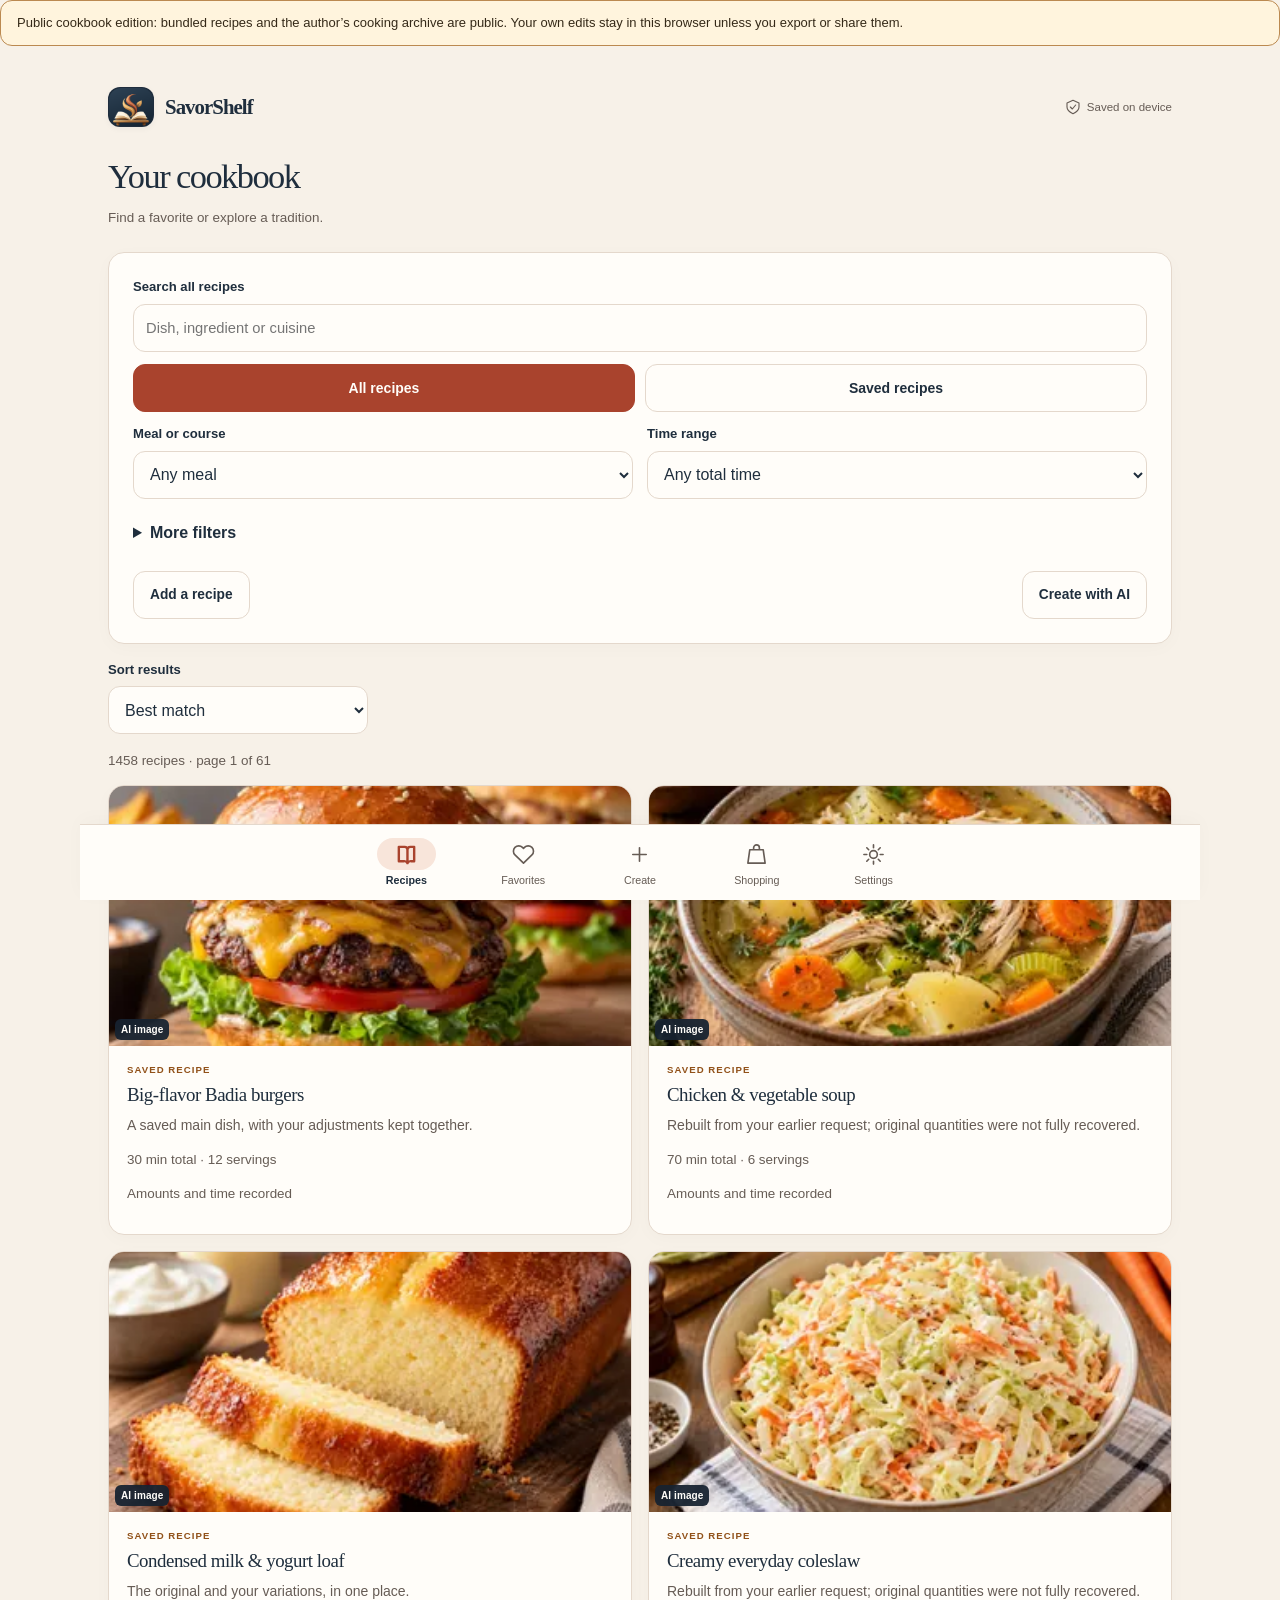
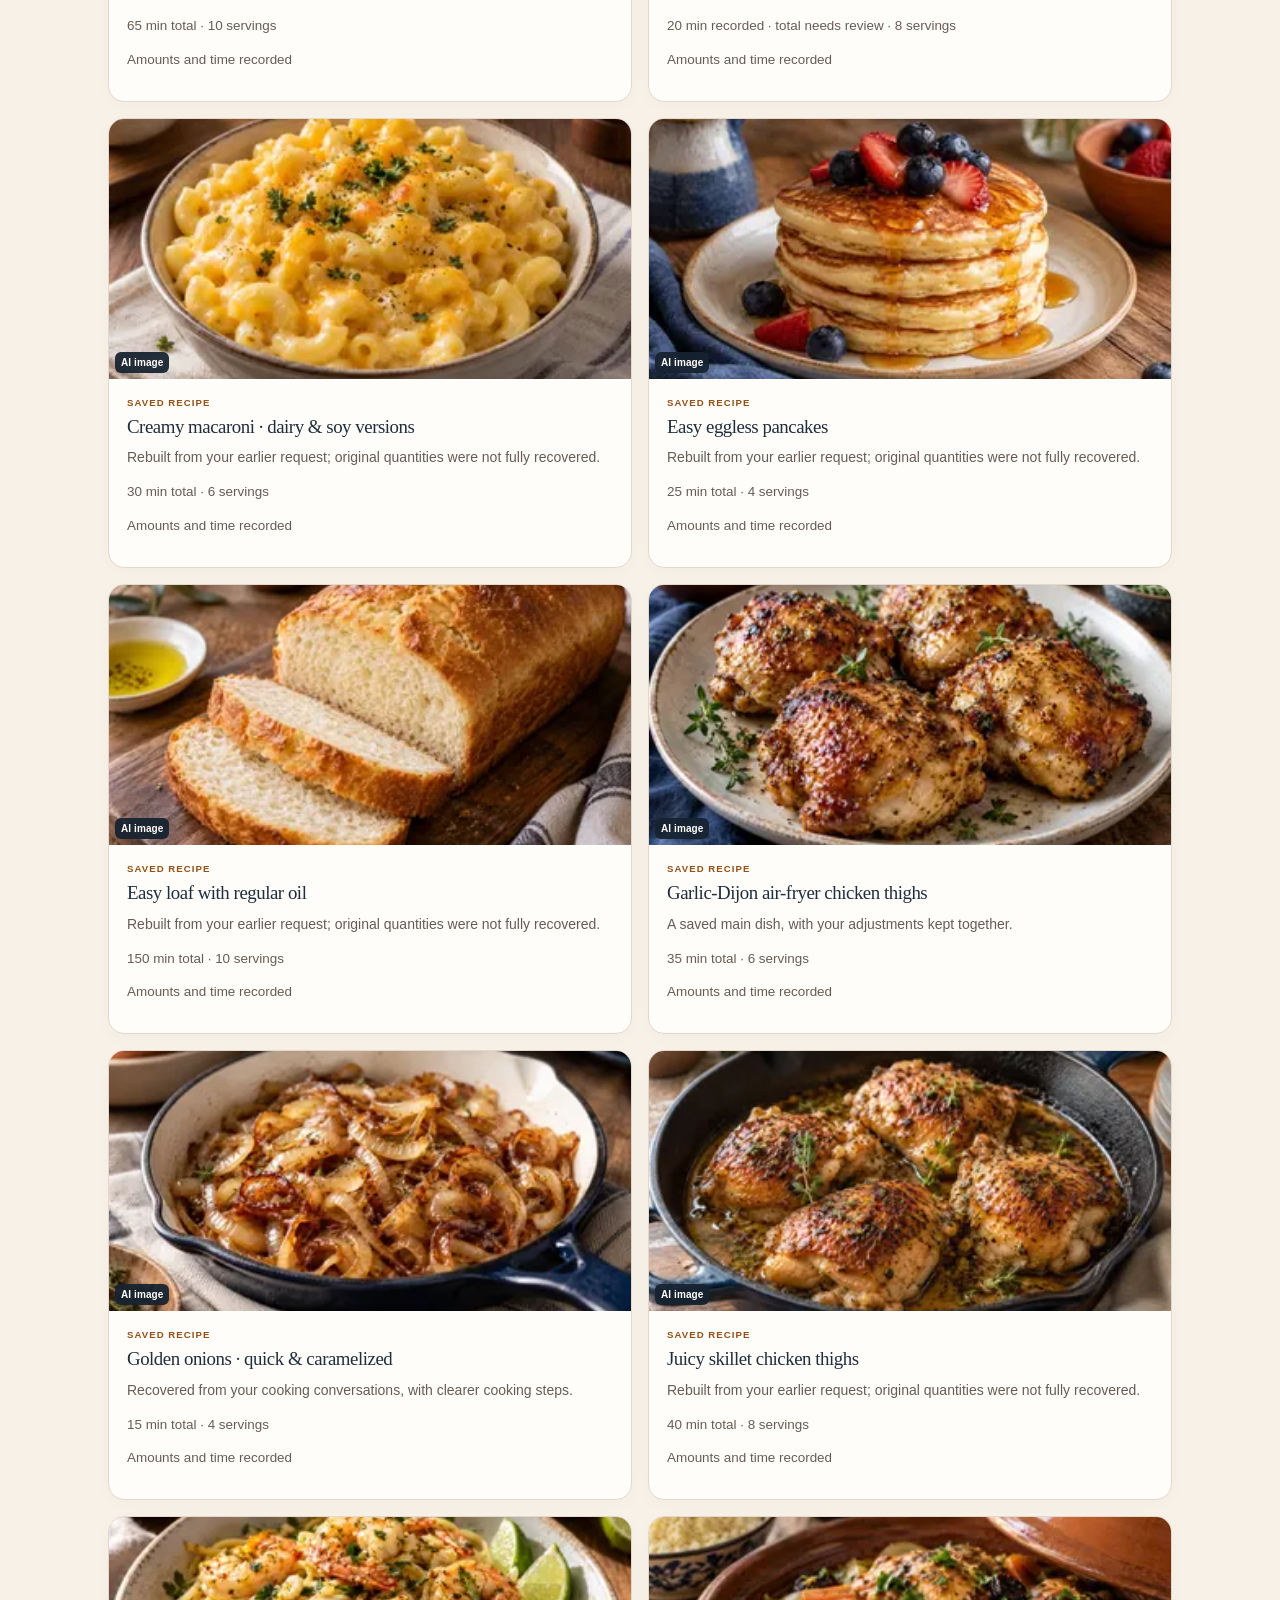
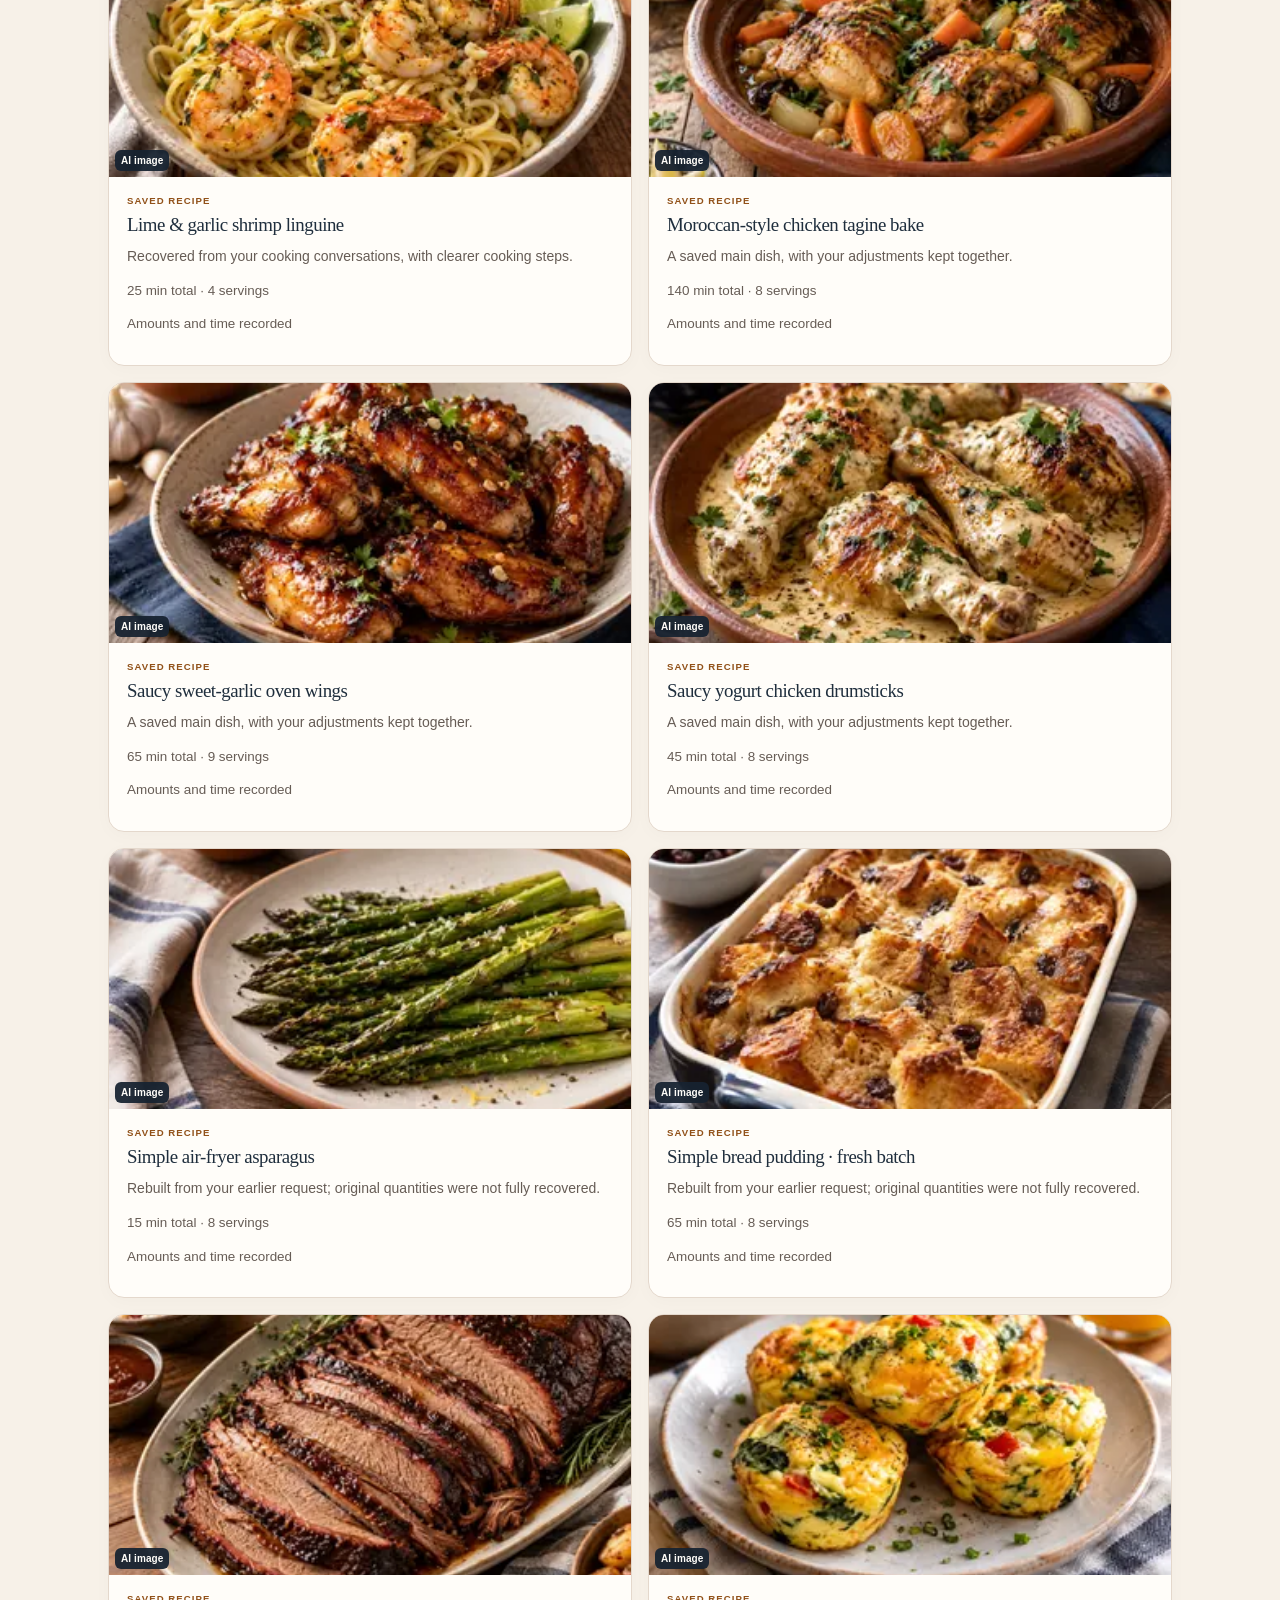
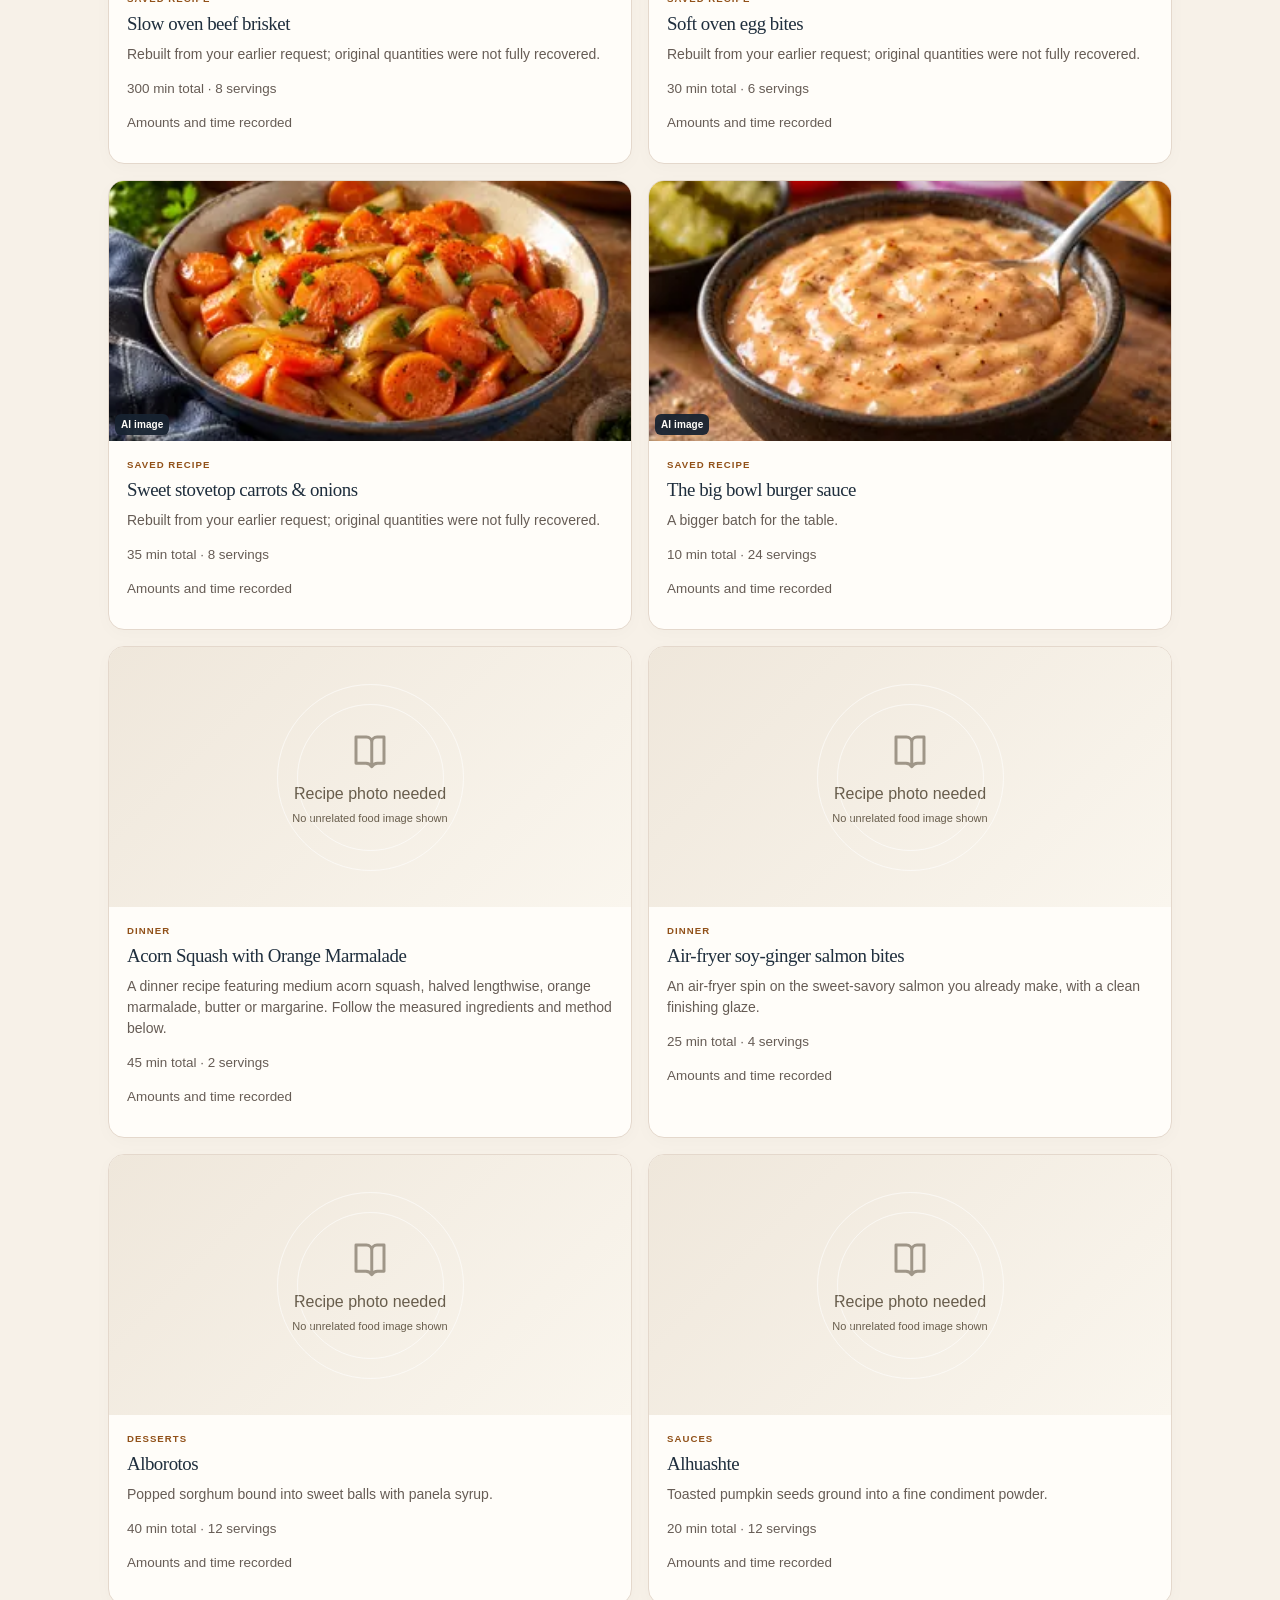
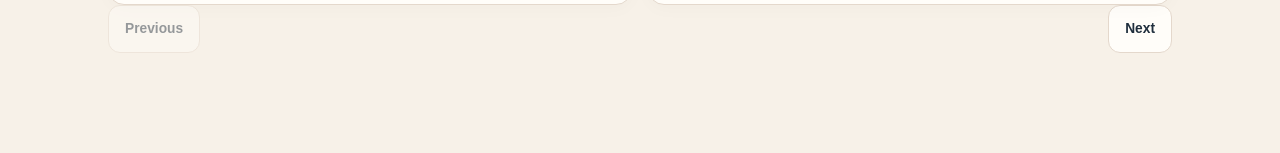
==== docs/cookbook/index.html @ b7a35a63 "Publish standalone SavorShelf cookbook website" ====
<!doctype html>
<html lang="en"><head><meta charset="utf-8"><meta name="viewport" content="width=device-width,initial-scale=1,viewport-fit=cover"><meta name="theme-color" content="#17374c"><meta name="description" content="Recipes worth making again."><title>SavorShelf · Your recipe book</title><link rel="manifest" href="manifest.webmanifest"><link rel="icon" href="icon.svg" type="image/svg+xml"><link rel="stylesheet" href="style.css"><script src="discovery.js" defer></script><script src="core.js" defer></script><script src="versioning.js" defer></script><script src="kitchen.js" defer></script><script src="maker.js" defer></script><script src="recovery.js" defer></script><script src="seed.js" defer></script><script src="transfer.js" defer></script><script src="migration-baseline.js" defer></script><script src="app.js" defer></script><script src="enhance.js" defer></script><script src="updates.js" defer></script><script src="polish.js" defer></script><script src="chatgpt-originals-data.js" defer></script><script src="recovered-pack-data.js" defer></script><script src="chatgpt-originals.js" defer></script><script src="discover-ui.js" defer></script><link rel="stylesheet" href="personal-style.css"><script src="recipe-images.js" defer></script><script src="personal-style.js" defer></script><script src="tailored-data.js" defer></script><script src="tailored-ui.js" defer></script><script src="library-500-data.js" defer></script><script src="library-500.js" defer></script><script src="southern-data.js" defer></script><script src="easy-web-data.js" defer></script><script src="central-american-data.js" defer></script><script src="world-recipes-data.js" defer></script><script src="enriched-recipes-data.js" defer></script><script src="all-recipes.js" defer></script><script src="southern-ui.js" defer></script><script src="easy-web-ui.js" defer></script><link rel="stylesheet" href="professional-ui.css"><script src="professional-ui.js" defer></script><script src="recipe-photos.js" defer></script><link rel="stylesheet" href="photo-ui.css"><script src="photo-ui.js" defer></script><script src="beta-help.js" defer></script><script src="world-cuisines.js" defer></script><script src="heritage.js" defer></script><script src="cookbook-index.js" defer></script><link rel="stylesheet" href="cookbook-ui.css"><script src="countries-data.js" defer></script><script src="cookbook-ui.js" defer></script><script src="mobile-flow.js" defer></script><script src="recipe-review.js" defer></script><script src="kitchen-comfort.js" defer></script><script src="recipe-template.js" defer></script><script src="template-ui.js" defer></script><script src="english-descriptions.js" defer></script><script src="content-quality.js" defer></script><script src="language-ui.js" defer></script><script src="heritage-ui.js" defer></script><script src="kitchen-profile.js" defer></script><script src="public-edition.js" defer></script></head>
<body><div id="app"></div><dialog id="modal"></dialog><div id="toast" role="status" aria-live="polite"></div><input id="backup-file" type="file" accept=".json,application/json" hidden><input id="photo-file" type="file" accept="image/jpeg,image/png,image/webp" hidden></body></html>
---- docs/cookbook/style.css ----
:root{--bg:#f7f6f0;--paper:#fffef9;--ink:#20372c;--muted:#637168;--line:#dce1d6;--green:#294e3b;--light:#e9eddf;--orange:#ba5639;--soft:#f5e3d2;--danger:#a02e24;font-family:-apple-system,BlinkMacSystemFont,'Segoe UI',sans-serif;color:var(--ink);background:var(--bg);font-synthesis:none}*{box-sizing:border-box}body{margin:0}button,input,textarea,select{font:inherit}button{cursor:pointer}button,a,input,textarea,select{-webkit-tap-highlight-color:transparent}button{color:inherit}button:focus-visible,a:focus-visible,input:focus-visible,textarea:focus-visible,select:focus-visible{outline:3px solid var(--orange);outline-offset:3px}button:disabled{opacity:.4;cursor:not-allowed}button svg{pointer-events:none}svg{width:22px;height:22px;fill:none;stroke:currentColor;stroke-width:1.7;stroke-linecap:round;stroke-linejoin:round;flex-shrink:0}h1,h2,h3,p{margin-top:0}h1,h2,h3{letter-spacing:-.035em}h1{font-family:Georgia,serif;font-weight:500;font-size:40px;line-height:1.13;margin-bottom:12px}h2{font-size:22px;line-height:1.2}h3{font-size:18px}p{line-height:1.55}.shell{max-width:1120px;margin:auto;padding:28px 32px 110px}.header{display:flex;align-items:center;justify-content:space-between;margin-bottom:32px;gap:12px}.brand{display:flex;align-items:center;gap:10px;text-decoration:none;color:inherit;font-weight:750;font-size:21px;letter-spacing:-.6px}.brand-mark{display:grid;place-items:center;background:var(--green);color:#fff;width:42px;height:42px;border-radius:14px}.brand-mark svg{width:27px;height:27px}.eyebrow{text-transform:uppercase;letter-spacing:.16em;font-size:10px;font-weight:800;margin-bottom:14px}.muted,.small{color:var(--muted)}.small{font-size:13px;line-height:1.5}.tiny{font-size:11px}.badge{display:inline-flex;align-items:center;gap:6px;border-radius:40px;padding:7px 10px;background:var(--light);font-size:11px;font-weight:700}.badge svg{width:14px;height:14px}.btn{border:1px solid var(--line);border-radius:13px;background:var(--paper);padding:13px 17px;min-height:46px;display:inline-flex;align-items:center;justify-content:center;gap:8px;font-weight:650;font-size:14px;line-height:1.2}.btn.primary{background:var(--green);color:#fff;border-color:var(--green)}.btn.soft{background:var(--light);border-color:var(--light)}.btn.danger{color:var(--danger)}.icon-btn{background:transparent;border:0;width:44px;height:44px;display:inline-flex;align-items:center;justify-content:center;border-radius:50%;flex-shrink:0}.icon-btn:hover{background:var(--light)}.hero{display:flex;align-items:center;justify-content:space-between;gap:26px;margin-bottom:27px}.hero p{max-width:430px;font-size:14px;margin-bottom:0}.hero-aside{background:var(--light);border:1px solid var(--line);border-radius:22px;padding:22px;min-width:240px;max-width:280px}.hero-aside strong{display:block;font-family:Georgia,serif;font-size:24px;margin:8px 0}.row{display:flex;align-items:center;justify-content:space-between;gap:12px}.wrap{flex-wrap:wrap}.gap{display:flex;align-items:center;gap:10px}.stack{display:grid;gap:14px}.search{position:relative;flex:1}.search svg{position:absolute;top:15px;left:16px;color:var(--muted);width:20px}.search input{width:100%;border:1px solid var(--line);background:var(--paper);border-radius:14px;padding:15px 16px 15px 46px;color:inherit}.filter-row{display:flex;gap:8px;overflow:auto;padding:18px 0 22px;scrollbar-width:none}.chip{white-space:nowrap;border:1px solid var(--line);background:transparent;padding:10px 16px;border-radius:25px;font-size:12px;font-weight:600}.chip.active{background:var(--green);color:#fff;border-color:var(--green)}.section-label{display:flex;align-items:center;justify-content:space-between;margin:0 0 15px}.section-label h2{font-size:17px;margin:0;letter-spacing:-.02em}.grid{display:grid;grid-template-columns:repeat(3,1fr);gap:18px}.card{position:relative;border:1px solid var(--line);border-radius:21px;overflow:hidden;background:var(--paper)}.card-main{border:0;padding:0;background:transparent;text-align:left;width:100%;color:inherit}.cover{height:180px;background:#dce3ce;position:relative;display:grid;place-items:center;overflow:hidden}.cover.sauce{background:#f0d6bb}.cover.other{background:#dbe4e5}.cover img{width:100%;height:100%;object-fit:cover}.cover .dish-icon{font-size:69px;filter:drop-shadow(0 10px 10px #263a2420);transform:rotate(-7deg)}.cover:before,.cover:after{content:'';position:absolute;border:1px solid #fff9;border-radius:50%;width:185px;height:185px}.cover:after{width:145px;height:145px}.cover.photo:before,.cover.photo:after{display:none}.cover .cover-label{position:absolute;left:16px;bottom:13px;font-size:9px;letter-spacing:.14em;text-transform:uppercase;font-weight:800}.card-fav{position:absolute;right:12px;top:12px;background:#fffdf1ed;width:38px;height:38px;z-index:1;min-width:44px;min-height:44px}.card-fav.on{color:var(--orange)}.card-fav.on svg{fill:currentColor}.card-copy{padding:17px}.card h3{margin:8px 0;font-size:20px;line-height:1.2}.card .category{color:var(--orange);font-size:9px;font-weight:800;letter-spacing:.15em;text-transform:uppercase}.meta{display:flex;gap:13px;margin-top:16px;font-size:11px;color:var(--muted)}.meta span{display:flex;align-items:center;gap:5px}.meta svg{width:14px;height:14px}.add-card{border:1.5px dashed #b9c6b4;border-radius:21px;min-height:320px;display:flex;flex-direction:column;justify-content:center;align-items:center;padding:24px;text-align:center;background:#f0f2e9}.add-card .add-circle{border:1px solid #c5cfbe;border-radius:50%;width:54px;height:54px;display:grid;place-items:center;margin-bottom:18px}.add-card strong{font-size:18px;margin-bottom:9px}.add-card p{max-width:210px;font-size:13px;margin:0}.tip{display:flex;align-items:flex-start;gap:11px;background:var(--light);border-radius:15px;padding:16px;font-size:12px;line-height:1.5;margin-top:24px}.tip svg{width:18px;height:18px}.bottom-nav{position:fixed;bottom:0;left:0;right:0;z-index:10;background:#fffef9f5;border-top:1px solid var(--line);padding:9px 12px calc(9px + env(safe-area-inset-bottom));backdrop-filter:blur(10px);display:flex;justify-content:center;gap:40px}.nav-item{border:0;background:none;display:flex;flex-direction:column;align-items:center;gap:5px;min-width:72px;min-height:48px;font-size:10px;color:var(--muted)}.nav-item.active{color:var(--green);font-weight:800}.nav-item.active svg{stroke-width:2.5}.page-title{margin-bottom:25px}.panel{border:1px solid var(--line);border-radius:20px;padding:22px;background:var(--paper)}.detail-grid{display:grid;grid-template-columns:1fr 1.25fr;gap:26px;align-items:start}.detail-cover{height:265px;border-radius:20px}.detail-cover .dish-icon{font-size:100px}.detail-heading{margin:23px 0}.detail-heading h1{font-size:35px}.detail-actions{display:flex;gap:10px;flex-wrap:wrap;margin-bottom:22px}.detail-actions .btn{flex:1}.yield-control{display:flex;align-items:center;gap:10px;justify-content:space-between;background:var(--light);border-radius:13px;padding:9px 13px;margin:16px 0}.yield-control input{width:64px;text-align:center;border:1px solid #b6c4ae;border-radius:9px;padding:9px;background:var(--paper);font-weight:750;color:inherit}.ingredient{display:flex;align-items:flex-start;gap:11px;padding:12px 0;border-bottom:1px solid var(--line);line-height:1.45;font-size:14px}.ingredient:last-child{border-bottom:0}.ingredient input{width:19px;height:19px;accent-color:var(--green);flex-shrink:0}.ingredient:has(input:checked) .ingredient-text{color:var(--muted);text-decoration:line-through}.amount{font-weight:750}.step{display:flex;gap:14px;margin:18px 0;line-height:1.6;font-size:14px}.step-number{min-width:28px;height:28px;display:grid;place-items:center;border-radius:50%;background:var(--light);font-weight:750;font-size:12px}.notes{white-space:pre-wrap;font-size:13px;line-height:1.7}.divider{height:1px;background:var(--line);margin:20px 0}.empty{text-align:center;padding:52px 20px;grid-column:1/-1}.empty svg{width:40px;height:40px;margin-bottom:16px}.empty p{color:var(--muted);font-size:14px}.form-grid{display:grid;grid-template-columns:1fr 1fr;gap:16px}.field{display:flex;flex-direction:column;gap:7px;font-size:12px;font-weight:700}.field input,.field textarea,.field select{width:100%;background:var(--paper);border:1px solid var(--line);border-radius:11px;color:inherit;padding:12px;font-size:14px;font-weight:400}.field textarea{min-height:105px;resize:vertical;line-height:1.6}.field.full{grid-column:1/-1}.form-section{margin-top:24px}.form-section h2{font-size:18px}.editor-row{display:grid;grid-template-columns:75px 85px minmax(0,1fr) 40px;gap:8px;margin:9px 0;align-items:center}.editor-row input,.editor-row textarea{width:100%;min-width:0;border:1px solid var(--line);border-radius:10px;padding:11px 9px;background:var(--paper);color:inherit;font-size:13px}.editor-step{grid-template-columns:28px minmax(0,1fr) 40px;align-items:start}.editor-step textarea{min-height:85px;resize:vertical;line-height:1.5}.sticky-save{position:sticky;bottom:80px;padding:12px 0;background:var(--bg);margin-top:25px;display:flex;gap:10px;z-index:3}.sticky-save .primary{flex:1}.error{color:var(--danger);background:#faebe3;border:1px solid #d8a298;padding:12px;border-radius:12px;font-size:13px;margin-top:14px}.list-item{display:flex;gap:13px;align-items:center;padding:15px 0;border-bottom:1px solid var(--line)}.list-item:last-child{border-bottom:0}.list-item input{width:22px;height:22px;accent-color:var(--green)}.list-item .item-copy{flex:1;min-width:0}.list-item.done .item-name{text-decoration:line-through;color:var(--muted)}.item-name{font-size:15px;font-weight:650}.batch{display:flex;justify-content:space-between;align-items:center;border:1px solid var(--line);padding:9px 13px;border-radius:12px;gap:10px;font-size:12px;background:var(--paper)}.batch .icon-btn{width:35px;height:35px}.settings-grid{display:grid;grid-template-columns:1fr 1fr;gap:20px}.settings-grid h2{font-size:20px}.settings-grid .btn{width:100%;margin-top:10px}.settings-grid p{font-size:13px}.cook{max-width:720px;margin:0 auto}.progress{height:5px;background:var(--line);border-radius:10px;margin:24px 0}.progress span{display:block;height:100%;background:var(--green);border-radius:10px}.cook-step{font-family:Georgia,serif;font-size:28px;line-height:1.55;min-height:190px;margin:25px 0 35px}.cook .panel{margin:20px 0}.timer-display{font-size:35px;font-variant-numeric:tabular-nums;font-weight:750;letter-spacing:-.03em;margin:8px 0}.timer-row{display:flex;gap:8px;align-items:center;flex-wrap:wrap}.timer-row input{width:72px;padding:12px;border:1px solid var(--line);border-radius:10px}.history-item{padding:16px 0;border-bottom:1px solid var(--line)}dialog{border:1px solid var(--line);border-radius:22px;padding:26px;max-width:min(500px,calc(100vw - 28px));background:var(--paper);color:var(--ink);max-height:85dvh;overflow:auto}dialog::backdrop{background:#16251bcc;backdrop-filter:blur(3px)}dialog h2{font-family:Georgia,serif;font-size:28px}dialog .btn{margin-top:12px}dialog textarea{width:100%;min-height:210px;padding:12px;border:1px solid var(--line);border-radius:12px;font:inherit;font-size:13px}#toast{position:fixed;bottom:92px;left:50%;transform:translateX(-50%) translateY(25px);opacity:0;pointer-events:none;z-index:50;background:var(--green);color:white;padding:13px 18px;border-radius:14px;max-width:90%;width:max-content;font-size:13px;box-shadow:0 6px 24px #0002;transition:.2s}#toast.show{transform:translateX(-50%);opacity:1}.footer-note{text-align:center;margin:28px 0 0;font-size:11px;color:var(--muted)}.photo-preview{width:100px;height:80px;border-radius:12px;object-fit:cover}.sr-only{position:absolute;width:1px;height:1px;padding:0;margin:-1px;overflow:hidden;clip:rect(0,0,0,0);white-space:nowrap;border:0}[hidden]{display:none!important}@media(min-width:1000px){.bottom-nav{gap:100px}}@media(max-width:760px){.shell{padding:22px 18px 104px}.header{margin-bottom:30px}.brand{font-size:20px}.brand-mark{width:38px;height:38px}.hero{align-items:flex-start;margin-bottom:24px}.hero-aside{display:none}h1{font-size:37px}.grid{grid-template-columns:1fr 1fr;gap:13px}.cover{height:145px}.cover .dish-icon{font-size:57px}.cover:before{width:140px;height:140px}.cover:after{width:105px;height:105px}.card-copy{padding:13px}.card h3{font-size:18px}.card .meta{gap:8px;flex-wrap:wrap}.add-card{min-height:290px;padding:15px}.add-card p{font-size:12px}.detail-grid,.settings-grid{grid-template-columns:1fr;gap:18px}.detail-cover{height:210px}.detail-heading h1{font-size:33px}.bottom-nav{gap:14px;justify-content:space-around}.nav-item{min-width:55px}.panel{padding:19px}.form-grid{gap:12px}.editor-row{grid-template-columns:59px 66px minmax(0,1fr) 32px;gap:6px}.editor-row .icon-btn{width:32px}.editor-step{grid-template-columns:24px minmax(0,1fr) 32px}.cook-step{font-size:26px}.search-row>.btn{padding:13px}.search-row>.btn span{display:none}.card-fav{right:6px;top:6px}.cover-label{display:none}.badge{font-size:10px;padding:7px 8px}.form-grid .field:has(#recipe-description){grid-column:1/-1}.sticky-save{bottom:74px}}@media(prefers-reduced-motion:reduce){*{transition:none!important;scroll-behavior:auto!important}}@media print{.bottom-nav,.header,.detail-actions,.yield-control button,.icon-btn,.tip,.footer-note{display:none}.shell{padding:0}.detail-grid{display:block}.cover{display:none}.panel{border:0;padding:0}.ingredient,.step{break-inside:avoid}}
/* 0.2 additions: preserve the original soft, spacious kitchen style. */
.five-tabs{grid-template-columns:repeat(5,1fr)!important}.creator-entry{display:flex;gap:16px;align-items:center;width:100%;text-align:left;background:#edf1e4;border:1px solid #d9e1c9;border-radius:18px;padding:20px;margin:0 0 22px;color:#243327;cursor:pointer;font:inherit}.creator-entry strong{display:block;font-size:18px;margin-bottom:5px}.creator-entry .small{display:block}.creator-entry>svg{margin-left:auto;width:22px;flex-shrink:0}.creator-icon svg{width:34px;height:34px}.shelf-controls{display:flex;justify-content:flex-end;align-items:center;gap:12px;margin:16px 0}.shelf-controls select{max-width:200px}.shelf-controls label{font-size:13px;color:#59625b}.rating-small{font-size:12px;color:#745e31;white-space:nowrap}.variation-count{display:block;margin-top:12px;color:#606a57}.rating-panel{padding:0 0 20px}.rating{display:flex;align-items:center;gap:4px;margin:8px 0 12px}.star{min-width:44px;min-height:44px;font-size:30px;border:0;background:transparent;color:#a0a39b;cursor:pointer}.star.selected{color:#99762f}.text-btn{background:none;border:0;text-decoration:underline;color:#535d50;padding:10px;cursor:pointer}.rating-panel>.small{display:block;margin:10px 0}.variant-panel{margin-bottom:20px}.variant-grid{display:grid;grid-template-columns:1fr 1fr;gap:12px}.variant-note{font-size:14px;line-height:1.6;border-left:3px solid #9aa87c;padding-left:12px;margin:14px 0}.variant-panel .field{margin-bottom:12px}.substitution{display:block;font-size:13px;line-height:1.55;color:#66705f;font-weight:400;margin-top:5px}.ingredient-text .amount{font-weight:600}.source-note{overflow-wrap:anywhere}.added-settings{margin-top:20px}.ingredient-edit-wrap{border-bottom:1px solid #e2e5da;padding:10px 0 18px;margin-bottom:12px}.sub-editor{display:block;font-size:12px;color:#66705f;margin:6px 0}.sub-editor input{margin:5px 0;width:100%}.maker-panel{max-width:860px}.maker-panel textarea{min-height:128px;font-size:17px;line-height:1.6}.maker-actions{display:flex;gap:10px;flex-wrap:wrap;margin:18px 0}.maker-result{margin-top:22px;max-width:860px}.maker-result h2{margin-top:16px}.recovery-item{border-top:1px solid #dde2d4;padding:12px 0}.recovery-item p{margin:7px 0}.nav-item svg{height:22px;width:22px}dialog{max-height:85dvh;overflow-y:auto}.cook .ingredient{display:block}
@media(max-width:600px){.variant-grid{grid-template-columns:1fr}.creator-entry{padding:16px;gap:12px}.creator-entry strong{font-size:16px}.shelf-controls{justify-content:space-between}.shelf-controls select{max-width:190px}.rating-small{font-size:11px}.maker-actions .btn{width:100%;justify-content:center}.rating{gap:1px}.star{min-width:42px}.five-tabs .nav-item{min-width:0;padding-left:3px;padding-right:3px}.five-tabs .nav-item span{font-size:10px}.cook-step{overflow-wrap:anywhere}.ingredient-edit-wrap .editor-row{margin-bottom:5px}}

/* Reviewed imports and accessible manual ordering. */
.maker-actions{flex-wrap:wrap}.shelf-controls{flex-wrap:wrap;gap:10px}.shelf-controls .btn{margin-left:auto}.rank-list{max-height:55vh;overflow:auto}.rank-row{display:grid;grid-template-columns:24px minmax(0,1fr) auto;gap:10px;align-items:center;padding:12px 0;border-bottom:1px solid #dedfd5}.rank-row .small{display:block}.rank-row strong{font-size:14px}.rank-number{color:#5f6757;font-weight:700}.rank-row .icon-btn{width:40px;height:40px}.import-recipe{border-bottom:1px solid #dfe2d7;padding:14px 0}.import-recipe summary{cursor:pointer;line-height:1.6}.import-previews{max-height:55vh;overflow:auto;padding-right:4px}.review-warning{font-size:13px;background:#fff3da;border-radius:10px;padding:12px;line-height:1.5}#transfer-error{color:#8e3426;line-height:1.5;margin:10px 0}#chat-recipe-text,.plain-copy{width:100%;box-sizing:border-box;font-size:14px;line-height:1.5;font-family:inherit}.added-settings .btn{margin:4px 6px 4px 0}code{overflow-wrap:anywhere}button:disabled{opacity:.45;cursor:default}.detail-actions{flex-wrap:wrap}

/* Breathing room for the creation form and a finger-friendly sort control. */
.maker-panel .form-grid{margin-top:16px}.shelf-controls select{border:1px solid var(--line);border-radius:11px;padding:10px 12px;background:var(--paper);color:var(--ink);font:inherit;font-size:13px;min-height:42px}

/* 0.4 layout: intrinsic sizing, readable wrapping, aligned controls. No overflow masking. */
:root{--brand-forest:#19483b}
.shell,.header,.hero,.row,.gap,.grid,.panel,.settings-grid,.form-grid,.variant-grid,.detail-grid,.card-copy,.field,.maker-panel{min-width:0}
.grid>*,.settings-grid>*,.form-grid>*,.variant-grid>*,.detail-grid>*,.row>*,.gap>*{min-width:0}
h1,h2,h3,p,strong,small,label,.small,.tiny,.badge,.btn,.notes,.ingredient-text,.item-copy,.history-item,.source-note{overflow-wrap:anywhere}
.brand{min-width:0;gap:11px;letter-spacing:-.04em;line-height:1.15}
.brand-mark{flex:0 0 46px;width:46px;height:46px;background:none;border-radius:12px}
.brand-logo{display:block;width:100%;height:100%;border-radius:12px}
.brand-word{min-width:0}
.header{flex-wrap:wrap;row-gap:10px}
.header>.badge{flex:0 1 auto;max-width:100%;line-height:1.4}
.btn{white-space:normal;max-width:100%;min-height:48px;line-height:1.4;text-align:center}
.btn svg,.badge svg,.tip>svg{flex-shrink:0}
.badge{max-width:100%;white-space:normal;line-height:1.5}
.hero>.row,.section-label,.detail-heading>.row,.cook>.row{flex-wrap:wrap}
.grid{grid-template-columns:repeat(3,minmax(0,1fr));align-items:stretch}
.card{display:flex;flex-direction:column}
.card-main{display:flex;flex-direction:column;flex:1;height:100%}
.card .cover{width:100%;flex-shrink:0}
.card-copy{display:flex;flex-direction:column;flex:1;width:100%}
.card-copy>.row{flex-wrap:wrap;align-items:baseline;gap:8px}
.rating-small{white-space:normal;line-height:1.4}
.card h3{line-height:1.3}
.card .meta{margin-top:auto;padding-top:16px;flex-wrap:wrap}
.meta span{min-width:0;overflow-wrap:anywhere}
.filter-row{flex-wrap:wrap;overflow:visible;padding:16px 0}
.chip{max-width:100%;white-space:normal;overflow-wrap:anywhere;line-height:1.4}
.shelf-controls{display:grid;grid-template-columns:auto minmax(155px,210px) auto;justify-content:end;gap:10px;align-items:stretch}
.shelf-controls label{align-self:center}
.shelf-controls select{width:100%;max-width:none;min-width:0}
.shelf-controls .btn{margin-left:0}
.settings-grid{grid-template-columns:repeat(2,minmax(0,1fr));align-items:stretch;margin-top:0}
.settings-grid>.panel{display:flex;flex-direction:column;align-items:stretch}
.settings-grid>.panel>p{flex-grow:0}
.settings-grid .btn{width:100%;margin-left:0;margin-right:0}
.form-grid,.variant-grid{grid-template-columns:repeat(2,minmax(0,1fr));align-items:start}
.field{min-width:0;line-height:1.5}
.field input,.field textarea,.field select{max-width:100%;min-width:0;min-height:46px}
.field input[type=file]{white-space:normal;font-size:12px}
.field input[type=file]::file-selector-button{max-width:100%;white-space:normal}
.version-heading{display:flex;align-items:center;justify-content:space-between;flex-wrap:wrap;gap:12px;margin-bottom:18px}
.version-heading h2{margin:0;flex:1 1 160px}
.version-heading .btn{flex:0 1 auto}
.current-version{display:grid;gap:4px;margin-bottom:16px;line-height:1.5}
.version-name-list{display:grid;gap:18px;margin:22px 0}
.version-name-row input{line-height:1.5}
.dialog-actions{display:flex;gap:10px;flex-wrap:wrap;margin-top:18px}
.dialog-actions .btn{flex:1 1 130px;margin-top:0}
.inline-error{color:var(--danger);font-size:14px;line-height:1.5}
.detail-grid{grid-template-columns:minmax(0,1fr) minmax(0,1.25fr)}
.detail-actions{display:grid;grid-template-columns:repeat(2,minmax(0,1fr));gap:10px}
.detail-actions>.btn:first-child:last-child{grid-column:1/-1}
.ingredient{display:grid;grid-template-columns:20px minmax(0,1fr);gap:10px}
.ingredient input{margin:3px 0 0}
.step{display:grid;grid-template-columns:28px minmax(0,1fr);gap:12px}
.step-number{width:28px;min-width:0}
.rating{display:grid;grid-template-columns:repeat(5,minmax(0,44px)) minmax(0,1fr);gap:3px;align-items:center}
.rating .star{min-width:0;width:100%;padding:0}
.rating .text-btn{min-width:0;padding:10px 3px;overflow-wrap:anywhere}
.yield-control{flex-wrap:wrap;gap:10px}
.yield-control .gap{flex-wrap:wrap}
.maker-actions{display:grid;grid-template-columns:repeat(2,minmax(0,1fr));align-items:stretch}
.maker-actions .btn{width:100%;height:100%}
.maker-actions>.btn:first-child{grid-column:1/-1}
.bottom-nav.five-tabs{display:grid;grid-template-columns:repeat(5,minmax(0,1fr))!important;gap:4px;padding-left:max(8px,calc((100vw - 740px)/2));padding-right:max(8px,calc((100vw - 740px)/2))}
.five-tabs .nav-item{width:100%;min-width:0;padding:4px 2px;line-height:1.4;overflow-wrap:anywhere}
.five-tabs .nav-item span{max-width:100%}
.sticky-save{flex-wrap:wrap;bottom:80px}
dialog{width:min(540px,calc(100vw - 28px));max-width:calc(100vw - 28px);padding:24px;overscroll-behavior:contain}
dialog h2{font-size:26px;line-height:1.25}
dialog .row{flex-wrap:wrap}
.history-item strong{display:block;line-height:1.5}
.rank-row{grid-template-columns:20px minmax(0,1fr) auto;gap:8px}
.rank-row .gap{gap:1px}
.rank-row .icon-btn{width:36px;min-width:36px}
#toast{overflow-wrap:anywhere;line-height:1.5}
@media(max-width:850px){
 .grid{grid-template-columns:repeat(2,minmax(0,1fr))}
 .detail-grid{grid-template-columns:minmax(0,1fr)}
 .settings-grid{grid-template-columns:minmax(0,1fr)}
}
@media(max-width:480px){
 .shell{padding:20px 16px 128px}
 .header{margin-bottom:26px}
 .brand{font-size:22px}
 .brand-mark{width:42px;height:42px;flex-basis:42px}
 .grid{grid-template-columns:minmax(0,1fr);gap:18px}
 .card .cover{height:158px}
 .card-copy{padding:18px}
 .card h3{font-size:22px}
 .card .category{font-size:10px}
 .card .rating-small{font-size:12px}
 .add-card{min-height:210px}
 .shelf-controls{grid-template-columns:repeat(2,minmax(0,1fr));justify-content:stretch}
 .shelf-controls label{grid-column:1/-1}
 .shelf-controls select,.shelf-controls .btn{height:100%;min-height:48px;font-size:13px;padding:10px}
 .form-grid,.variant-grid{grid-template-columns:minmax(0,1fr)}
 .panel{padding:18px}
 .maker-actions{grid-template-columns:minmax(0,1fr)}
 .creator-entry{padding:16px;align-items:flex-start}
 .creator-entry .creator-icon{display:none}
 .version-heading .btn{width:100%}
 .detail-heading h1{font-size:32px}
 .detail .row{flex-wrap:wrap}
 .rating{grid-template-columns:repeat(5,minmax(0,1fr))}
 .rating .text-btn{grid-column:1/-1;justify-self:start}
 .cook .row{flex-wrap:wrap}
 dialog{padding:20px}
 .editor-row{grid-template-columns:58px 66px minmax(0,1fr) 30px}
 .editor-step{grid-template-columns:24px minmax(0,1fr) 30px}
}
@media(max-width:350px){
 .header>.badge{margin-left:53px}
 .shelf-controls,.detail-actions{grid-template-columns:minmax(0,1fr)}
 .shell{padding-left:14px;padding-right:14px}
 .panel{padding:16px}
 .editor-row:not(.editor-step){grid-template-columns:minmax(0,1fr) minmax(0,1fr) 30px}
 .editor-row:not(.editor-step)>input:nth-of-type(3){grid-column:1/3;grid-row:2}
 .editor-row:not(.editor-step)>.icon-btn{grid-column:3;grid-row:1/3}
}
@media print{.grid{display:block}.card{break-inside:avoid}.version-heading .btn{display:none}}

/* Keep primary settings actions aligned even when descriptions have different lengths. */
.settings-grid>.panel>.btn:first-of-type{margin-top:auto}
.settings-grid>.panel>.badge{align-self:flex-start}

.original-recipe-text{white-space:pre-wrap;overflow-wrap:anywhere;line-height:1.6;font-size:1rem}

/* Ingredient discovery and large-text dialogs. */
.discovery-entry{margin:20px 0}.discovery-entry .row>*{white-space:normal}#pantry-results .history-item{overflow-wrap:anywhere}#pantry-input{width:100%;box-sizing:border-box}#pantry-results h3{margin-bottom:8px}
---- docs/cookbook/personal-style.css ----
/* Midnight, copper and warm paper. All assets stay local. */
:root{--bg:#f2eee7;--paper:#fffaf3;--ink:#182c3c;--muted:#586575;--line:#d7d3cd;--green:#17374c;--light:#e4e9ea;--orange:#994b2d;--soft:#f1ddd0;--danger:#a02e24}
body{background:var(--bg)}h1,h2,h3{color:var(--ink)}.shell{max-width:1180px}.header{margin-bottom:22px}.brand{letter-spacing:-.8px}.brand-mark{background:#17374c}.badge{background:#e4e9ea;color:#17374c}.btn{border-radius:10px}.btn.primary{background:#17374c;border-color:#17374c}.btn:hover{filter:brightness(.96)}.btn:active{transform:translateY(1px)}
.personal-hero{display:grid;grid-template-columns:1fr 1fr;background:#102738;border:1px solid #17374c;border-radius:22px;overflow:hidden;margin-bottom:23px;min-height:250px}.personal-hero .hero-copy{padding:32px 36px;align-self:center;z-index:1}.personal-hero h1{color:#fff2df;font-size:48px;line-height:1.03;margin-bottom:16px;letter-spacing:-1.7px}.personal-hero .eyebrow{color:#e6ad80;font-size:10px;line-height:1.5}.personal-hero p{color:#d9e0e5;margin-bottom:0;font-size:14px}.personal-hero img{width:100%;height:100%;object-fit:cover;min-width:0;max-height:310px}
.shelf-start{margin-bottom:6px}.quick-paths{display:flex;gap:10px;flex-wrap:wrap;margin-top:12px}.quick-paths .btn{flex:1;max-width:280px}.filter-row{padding:16px 0}.chip{border-radius:9px;background:var(--paper);min-height:42px}.chip.active{background:var(--ink);border-color:var(--ink)}.shelf-heading{display:flex;justify-content:space-between;align-items:center;gap:16px;margin:10px 0 18px}.shelf-heading .section-label{display:flex;gap:12px;flex-wrap:wrap;margin:0}.shelf-heading .shelf-controls{margin:0}.shelf-heading select{background:var(--paper);border:1px solid var(--line);border-radius:9px;padding:9px;max-width:185px}.shelf-extras{margin:25px 0;border-top:1px solid var(--line);padding:20px 0}.shelf-extras summary{font-weight:650;cursor:pointer;min-height:44px}.shelf-extras p{margin-top:14px}
.card{border-radius:14px;box-shadow:0 3px 12px #162c3d05;transition:box-shadow .15s}.card:hover{box-shadow:0 6px 20px #162c3d15}.card h3{font-family:Georgia,serif;font-weight:500;font-size:23px;letter-spacing:-.4px}.card-copy{padding:19px}.card .category{color:#994b2d}.card-fav{border:1px solid #ffffff4d;background:#fffaf3f5;color:#17374c}.recipe-jacket{height:145px;background:#203e51;color:#f2d7b3;display:flex;justify-content:center;align-items:center;isolation:isolate}.recipe-jacket:before{width:100%;height:100%;border:0;border-radius:0;background:linear-gradient(125deg,#ffffff0a,transparent);inset:0}.recipe-jacket:after{width:125px;height:125px;border-color:currentColor;opacity:.17;right:-24px;top:-35px}.jacket-rule{position:absolute;top:20px;left:20px;width:24px;height:3px;background:currentColor;opacity:.8}.jacket-initial{font-family:Georgia,serif;font-size:86px;font-style:italic;opacity:.25;position:absolute;right:22px;bottom:4px;line-height:1}.jacket-emblem{border:1px solid #ffffff35;padding:14px;border-radius:50%;display:grid;place-items:center}.jacket-emblem svg{width:37px;height:37px;stroke-width:1.15}.recipe-jacket .cover-label{color:inherit;left:20px;bottom:15px;font-size:9px}.jacket-breakfast{background:#9b6347;color:#fff0d7}.jacket-desserts{background:#543c48;color:#f4ded3}.jacket-sides{background:#3b5557;color:#e8e9d7}.jacket-sauces{background:#795035;color:#fff0d7}.jacket-other{background:#505b69;color:#eee4d4}.detail-cover.recipe-jacket{height:220px}.detail-cover .jacket-initial{font-size:145px}.detail-cover .jacket-emblem svg{width:60px;height:60px}.detail-cover .jacket-emblem{padding:24px}.cover.photo{background:#203e51}.add-card{background:#e7e5df;border-color:#adb8bd;border-radius:14px;min-height:260px}.add-card .add-circle{border-color:#adb8bd}.bottom-nav{background:#fffaf3f7;box-shadow:0 -4px 20px #152d3e08}.nav-item.active{color:#17374c}.nav-create svg{background:#17374c;color:#fffaf3;border-radius:8px;padding:4px;width:30px!important;height:30px!important}.nav-create{gap:1px}.nav-item{border-radius:10px}.nav-item.active:not(.nav-create){background:#e4e9ea}.panel{border-radius:15px}.tip{background:#e4e9ea}dialog::backdrop{background:#0c2031b8}.creation-route{display:flex;list-style:none;padding:0;margin:0 0 24px;gap:18px;flex-wrap:wrap;color:var(--muted);font-size:13px}.creation-route li{display:flex;gap:8px;align-items:center}.creation-route span{border:1px solid #aebac2;border-radius:50%;width:27px;height:27px;display:grid;place-items:center;color:var(--ink)}.maker-panel{max-width:none}.maker-result{max-width:none}.detail-actions [data-action="cook"]{flex-basis:100%;min-height:54px;font-size:16px}.detail-actions [data-action="recipe-to-chatgpt"]{order:4;background:transparent}.substitution,.sub-editor{color:var(--muted)}
@media(max-width:700px){.personal-hero{grid-template-columns:1fr 42%;min-height:190px}.personal-hero .hero-copy{padding:22px}.personal-hero h1{font-size:37px}.personal-hero p{font-size:12px}.personal-hero .eyebrow{font-size:9px;letter-spacing:.1em}.personal-hero img{object-position:40% center}.shelf-heading{align-items:flex-start;flex-direction:column;gap:10px}.shelf-heading .shelf-controls{width:100%;justify-content:space-between}.quick-paths .btn{max-width:none;font-size:13px}.card h3{font-size:23px}.recipe-jacket{height:126px}}
@media(max-width:420px){.personal-hero{grid-template-columns:1fr}.personal-hero .hero-copy{padding:24px 22px}.personal-hero h1 br{display:none}.personal-hero h1{font-size:35px}.personal-hero img{height:135px;object-position:center 48%}.personal-hero p br{display:none}.quick-paths{display:grid;grid-template-columns:1fr 1fr}.quick-paths .btn{padding:12px 8px;line-height:1.4}.quick-paths svg{display:none}.creation-route{gap:9px;font-size:12px}.card .meta{flex-wrap:wrap}.shelf-extras .row .btn{width:100%}}
@media(prefers-reduced-motion:reduce){.card{transition:none}.btn:active{transform:none}}

@media(max-width:420px){.personal-hero{grid-template-columns:minmax(0,1fr) 37%;min-height:200px}.personal-hero .hero-copy{padding:22px 17px}.personal-hero h1{font-size:30px;letter-spacing:-1px}.personal-hero img{height:100%;max-height:none;object-position:38% center}.personal-hero .eyebrow{font-size:8px}.personal-hero p{font-size:12px}}

.tailored-strip{margin:18px 0 4px;padding:16px 0;border-top:1px solid var(--line);border-bottom:1px solid var(--line)}.tailored-strip p{margin:5px 0 10px}.tailored-strip .row{justify-content:flex-start}.tailored-strip .btn{font-size:12px;padding:10px 12px;min-height:42px}.idea-filters{display:grid;grid-template-columns:repeat(3,minmax(0,1fr));gap:8px}.idea-ingredient{margin-bottom:9px;font-size:14px}#tailored-results h3{margin:12px 0 6px}@media(max-width:420px){.idea-filters{grid-template-columns:1fr}.tailored-strip .row{display:grid;grid-template-columns:1fr 1fr}.tailored-strip .btn{height:100%}}

.library-entry{display:flex;align-items:center;justify-content:space-between;gap:18px;margin:20px 0;padding:18px;border:1px solid var(--line);border-radius:14px;background:var(--paper)}.library-entry h2{font-size:20px;margin:8px 0}.library-entry p{margin:0}.library-entry .eyebrow{font-size:9px;color:var(--orange)}.library-entry .btn{flex-shrink:0}.library-bulk{border-top:1px solid var(--line);padding:18px 0;margin-top:18px}.library-bulk summary{cursor:pointer;font-weight:700;min-height:44px}.shelf-more{grid-column:1/-1;text-align:center;padding:20px}#library-results h3{margin:12px 0 6px}@media(max-width:600px){.library-entry{display:block}.library-entry .btn{width:100%;margin-top:12px}}

.library-filters{margin-top:14px}@media(max-width:420px){.library-filters{grid-template-columns:1fr 1fr}.library-filters .field:last-child{grid-column:1/-1}}

/* One bundled atlas keeps every cover available offline without expanding backups. */
.food-illustration{background-image:url('recipe-food-atlas.png');background-size:400% 300%;background-repeat:no-repeat;aspect-ratio:9/8;position:relative;overflow:hidden;background-color:#142b3b}
.food-illustration .cover-label{position:absolute;bottom:8px;left:8px;right:auto;background:rgba(10,24,33,.88);color:#fff;padding:5px 9px;border-radius:6px;font-size:10px;letter-spacing:.03em}
.food-illustration.detail-cover{aspect-ratio:9/8;height:auto;min-height:0}
.idea-cover{width:100%;max-width:384px;aspect-ratio:9/8;height:auto!important;min-height:0!important;margin-bottom:14px;border-radius:12px}
.food-art-0{background-position:0.0% 0%}
.food-art-1{background-position:33.333333333333336% 0%}
.food-art-2{background-position:66.66666666666667% 0%}
.food-art-3{background-position:100.0% 0%}
.food-art-4{background-position:0.0% 50%}
.food-art-5{background-position:33.333333333333336% 50%}
.food-art-6{background-position:66.66666666666667% 50%}
.food-art-7{background-position:100.0% 50%}
.food-art-8{background-position:0.0% 100%}
.food-art-9{background-position:33.333333333333336% 100%}
.food-art-10{background-position:66.66666666666667% 100%}
.food-art-11{background-position:100.0% 100%}

.food-illustration{height:auto!important;min-height:0!important}

.food-illustration::before,.food-illustration::after{display:none!important}
.food-illustration .cover-label{display:block!important;z-index:2}

.source-paragraph{white-space:pre-wrap;overflow-wrap:anywhere;line-height:1.65}.all-entry{margin:20px 0}
---- docs/cookbook/professional-ui.css ----
/* SavorShelf 0.7 — calm, content-first presentation. No remote fonts or imagery. */
:root{--bg:#f7f1e8;--paper:#fffdf9;--ink:#1f2e3d;--muted:#665c55;--line:#e4d8cc;--green:#a9432d;--light:#f8e5da;--orange:#915119;--soft:#fff0d8;--danger:#a02623;--focus:#a9432d;--terracotta:#c96a4a;--amber:#d89a2b;--on-primary:#fffdf9;--nav-height:82px;--shadow:0 4px 18px #1f2e3d06;color-scheme:light;font-size:16px}
:root[data-theme=dark]{--bg:#172330;--paper:#203040;--ink:#f7f1e8;--muted:#d0bbb0;--line:#52606d;--green:#edab90;--light:#46362f;--orange:#edbe77;--soft:#443b30;--danger:#ffb5ab;--focus:#edab90;--terracotta:#edab90;--amber:#edbe77;--on-primary:#172330;--shadow:0 4px 18px #0002;color-scheme:dark}
body{background:var(--bg);color:var(--ink)}h1,h2,h3{color:var(--ink);overflow-wrap:anywhere}p,button,label,summary,.badge{overflow-wrap:anywhere}main{outline:none}.shell{max-width:1120px;padding:24px 28px calc(var(--nav-height) + 28px)}.header{margin-bottom:26px;gap:12px;min-height:48px}.brand{font-size:1.3rem;letter-spacing:-.05em;min-width:0}.brand-mark{width:40px;height:40px;min-width:40px;border-radius:12px;overflow:hidden;background:#1f2e3d}.brand-logo{display:block;width:100%;height:100%;object-fit:contain}.header-status{display:flex;align-items:center;gap:6px;font-size:.72rem;color:var(--muted);text-align:right}.header-status svg{width:16px;height:16px}.header-status span{max-width:100px}.eyebrow{font-size:.65rem;letter-spacing:.15em;color:var(--orange);line-height:1.6;margin:0 0 9px}.small{font-size:.84rem;line-height:1.6}.tiny{font-size:.74rem}.page-title h1,.library-heading h1{font-size:2.15rem;letter-spacing:-.045em;margin:0 0 10px;line-height:1.15}.page-title,.library-heading{margin-bottom:24px}.library-heading .small{margin:0}.btn,.icon-btn,select,input:not([type=checkbox]),summary{min-height:48px}.btn{border-radius:12px;padding:12px 16px;gap:8px;font-size:.86rem;line-height:1.45;background:var(--paper);border-color:var(--line);color:var(--ink)}.btn.primary{background:var(--green);border-color:var(--green);color:var(--paper)}:root[data-theme=dark] .btn.primary{color:#172330}.btn.soft{background:var(--light);border-color:var(--light);color:var(--ink)}.btn.quiet{background:transparent;border-color:transparent}.btn.danger{color:var(--danger)}.btn:hover{filter:none;border-color:var(--muted)}.btn.primary:hover{filter:brightness(.94);border-color:var(--green)}.btn:active{transform:none}.icon-btn{width:48px;height:48px;min-width:48px;border-radius:12px}.btn:focus-visible,.icon-btn:focus-visible,summary:focus-visible,a:focus-visible,input:focus-visible,textarea:focus-visible,select:focus-visible{outline:3px solid var(--focus);outline-offset:3px}.badge{background:var(--light);color:var(--ink);font-size:.75rem;line-height:1.5;white-space:normal}.search-row{gap:10px}.search{min-width:0}.search input{min-height:54px;border-radius:14px;padding:14px 12px 14px 42px;font-size:.9rem;line-height:1.4}.search svg{left:14px;top:17px}.add-recipe-button{width:54px;min-width:54px;height:54px;padding:0}.shelf-start{margin-bottom:20px}.quick-paths{display:grid;grid-template-columns:repeat(2,minmax(0,1fr));gap:10px;margin-top:12px}.quick-paths .btn{max-width:none;padding:10px;font-size:.82rem;background:var(--paper)}.quick-paths svg{width:19px;height:19px;display:block}.library-toolbar{display:flex;align-items:flex-start;gap:12px;justify-content:space-between;margin-bottom:14px}.library-filters{flex:1;min-width:0}.library-filters summary{display:flex;align-items:center;gap:8px;font-size:.81rem;font-weight:650;cursor:pointer;list-style:none}.library-filters summary::-webkit-details-marker{display:none}.library-filters summary svg{width:18px;height:18px}.filter-caret{color:var(--muted);margin-left:2px}.library-filters[open]{flex-basis:100%}.library-toolbar:has(.library-filters[open]){flex-wrap:wrap}.filter-row{display:flex;flex-wrap:wrap;overflow:visible;gap:8px;padding:6px 0 10px}.chip{white-space:normal;border-radius:24px;padding:10px 16px;min-height:48px;font-size:.8rem;background:var(--paper);color:var(--ink);border-color:var(--line);max-width:100%}.chip.active{background:var(--green);border-color:var(--green);color:var(--paper)}:root[data-theme=dark] .chip.active{color:#172330}.shelf-controls{display:flex;margin:0;min-width:0;flex:0 1 180px}.shelf-controls select{min-width:0;width:100%;max-width:100%;color:var(--ink);border:1px solid var(--line);border-radius:12px;background:var(--paper);padding:10px 30px 10px 12px;font-size:.8rem}.library-results{margin-bottom:12px;gap:12px}.library-results h2{font-size:1rem}.library-results .small{font-size:.75rem}.library-grid{grid-template-columns:repeat(2,minmax(0,1fr));gap:14px}.card{border-radius:16px;border:1px solid var(--line);background:var(--paper);box-shadow:var(--shadow);min-width:0;overflow:hidden}.card-main{display:grid;grid-template-columns:108px minmax(0,1fr);gap:0;align-items:stretch;min-height:174px;height:100%;position:relative}.card .cover{width:108px;height:100%;min-height:174px;border-radius:0}.recipe-jacket{background:#963e2a;color:#f0d8b7}.recipe-jacket .jacket-emblem{border:1px solid #ffffff38;border-radius:50%;padding:12px}.recipe-jacket .jacket-emblem svg{width:30px;height:30px;stroke-width:1.25}.recipe-jacket:after{width:120px;height:120px;right:-55px;top:-38px;opacity:.16}.recipe-jacket:before{background:linear-gradient(155deg,#ffffff0a,transparent)}.jacket-breakfast{background:#986549;color:#fff1d6}.jacket-desserts{background:#684857;color:#f5dcd0}.jacket-sides{background:#835532;color:#fff0dc}.jacket-sauces{background:#85563d;color:#fff0d7}.jacket-other{background:#34495b;color:#ece4d5}.cover.photo{background:#963e2a}.card-copy{padding:17px 16px 17px 18px;min-width:0;display:flex;flex-direction:column;gap:0}.card-eyebrow{justify-content:flex-start;gap:8px;flex-wrap:wrap;padding-right:32px;min-height:21px}.card .category{color:var(--orange);font-size:.6rem;letter-spacing:.11em;line-height:1.5}.rating-small{font-size:.66rem;color:var(--muted);line-height:1.5}.card h3{font-family:Georgia,serif;font-weight:500;font-size:1.18rem;letter-spacing:-.025em;line-height:1.3;margin:5px 0 8px;overflow-wrap:anywhere}.recipe-description{display:none}.card .meta{margin-top:auto;padding-top:4px;gap:10px;flex-wrap:wrap;font-size:.72rem;line-height:1.5;color:var(--muted)}.card .meta span{min-width:0}.card .meta svg{width:14px;height:14px}.card .variation-count{font-size:.68rem;margin-top:6px;line-height:1.4;color:var(--muted)}.card-fav{width:48px;height:48px;min-width:48px;min-height:48px;top:4px;right:4px;background:transparent;border:0;color:var(--muted);z-index:2}.card-fav svg{width:20px;height:20px}.card-fav.on{color:var(--orange)}.card-fav:hover{background:var(--light)}.empty{background:var(--paper);border:1px dashed var(--line);border-radius:16px;padding:38px 20px}.empty p{font-size:.9rem}.inspiration-footer{display:flex;gap:14px;border:1px solid var(--line);border-radius:16px;padding:20px;margin-top:26px;background:var(--light)}.inspiration-mark{min-width:32px}.inspiration-footer h2{font-family:Georgia,serif;font-size:1.35rem;font-weight:500;margin:0 0 6px}.inspiration-footer .small{margin:0 0 12px}.inspiration-footer .row{justify-content:flex-start}.footer-note{color:var(--muted);font-size:.75rem;text-align:center;margin-top:26px}.bottom-nav{display:grid;grid-template-columns:repeat(5,minmax(0,1fr));gap:2px;max-width:1120px;margin:0 auto;padding:9px 8px calc(9px + env(safe-area-inset-bottom));background:var(--paper);border-top:1px solid var(--line);border-radius:0;box-shadow:0 -5px 18px #182e3b06;backdrop-filter:none}.nav-item{min-width:0;min-height:58px;display:flex;flex-direction:column;justify-content:center;gap:3px;padding:0 2px;font-size:.67rem;line-height:1.4;border-radius:12px;color:var(--muted);overflow-wrap:anywhere}.nav-item.active,.nav-item.active:not(.nav-create){color:var(--ink);background:transparent;font-weight:750}.nav-symbol{display:flex;align-items:center;justify-content:center;padding:4px 18px;border-radius:24px;min-height:32px;max-width:100%}.nav-item.active .nav-symbol{background:var(--light)}.nav-item svg{width:23px!important;height:23px!important;background:none;border-radius:0;padding:0;color:inherit}.panel{padding:24px;border-radius:16px;box-shadow:var(--shadow);background:var(--paper);border-color:var(--line)}.panel h2{font-size:1.14rem;line-height:1.4;margin-bottom:16px}.recipe-topbar{display:flex;justify-content:space-between;align-items:center;gap:12px;margin:0 -10px 20px}.recipe-topbar .btn{font-size:.82rem}.recipe-header{display:grid;grid-template-columns:180px minmax(0,1fr);gap:28px;align-items:center;margin-bottom:24px}.recipe-header-art{min-width:0}.recipe-header .detail-cover{height:200px;border-radius:16px}.recipe-header .jacket-initial,.recipe-header .cover-label,.recipe-header .jacket-rule{display:none}.recipe-header .jacket-emblem svg{width:50px;height:50px}.recipe-header-copy{min-width:0}.recipe-header h1{font-size:2.1rem;line-height:1.18;margin:0 0 12px}.recipe-intro{font-size:.9rem;color:var(--muted);line-height:1.6;margin:0 0 14px}.recipe-facts{display:flex;flex-wrap:wrap;gap:12px;color:var(--muted);font-size:.8rem}.recipe-facts span{display:flex;align-items:center;gap:6px;min-width:0;overflow-wrap:anywhere}.recipe-facts svg{width:17px;height:17px}.selected-version{display:flex;flex-direction:column;gap:3px;padding:12px 0 0;margin:0;font-size:.86rem;line-height:1.5}.selected-version .small{font-size:.76rem}.selected-version strong{overflow-wrap:anywhere}.detail-actions{display:grid;grid-template-columns:repeat(2,minmax(0,1fr));gap:12px;margin:0 0 20px}.detail-actions .btn,.detail-actions [data-action=cook]{min-height:52px;font-size:.88rem;flex-basis:auto}.recipe-versions{margin-bottom:24px;border:1px solid var(--line);border-radius:16px;background:var(--paper)}.recipe-versions>summary{display:flex;align-items:center;justify-content:space-between;list-style:none;gap:12px;cursor:pointer;padding:14px 18px;font-size:.88rem}.recipe-versions>summary::-webkit-details-marker{display:none}.recipe-versions>summary>span:first-child{display:flex;align-items:center;gap:10px}.recipe-versions>summary svg{width:20px;height:20px}.recipe-versions .variant-panel{border:0;box-shadow:none;padding:8px 20px 20px}.recipe-content-grid{display:grid;grid-template-columns:minmax(0,.95fr) minmax(0,1.2fr);gap:22px;align-items:start;margin-bottom:22px}.ingredients-panel,.method-panel{min-width:0}.ingredients-panel h2,.method-panel h2{margin:0}.ingredients-panel .section-label{align-items:flex-start;gap:12px}.yield-control{border-radius:12px;background:var(--light);padding:8px 10px;gap:12px;margin:18px 0 8px}.yield-control label{font-size:.84rem;min-width:0}.yield-unit{display:block;font-size:.72rem}.yield-control .gap{gap:2px;flex-shrink:0}.yield-control input{width:58px;min-height:48px;padding:8px 4px;background:var(--paper);color:var(--ink);border-color:var(--line);font-size:1rem}.ingredient{gap:12px;min-height:52px;padding:16px 0;font-size:.91rem;line-height:1.55}.ingredient input{width:22px;height:22px;margin-top:2px;accent-color:var(--green)}.ingredient-text{min-width:0}.amount{font-weight:650}.substitution{display:block;font-size:.79rem;line-height:1.6;color:var(--muted);margin-top:5px;font-weight:400}.step{font-size:.93rem;line-height:1.7;margin:20px 0;gap:14px}.step>div{min-width:0;overflow-wrap:anywhere}.step-number{width:30px;min-width:30px;height:30px;background:var(--light);color:var(--ink);font-size:.8rem}.scaling-note{margin-top:10px}.scaling-note summary{padding:12px 0;font-size:.78rem;color:var(--muted);cursor:pointer}.scaling-note p{font-size:.78rem}.recipe-notes{margin-bottom:20px}.recipe-notes .notes{font-size:.9rem;line-height:1.75}.recipe-notes .row{gap:12px}.rating-panel{display:block;margin-bottom:20px;background:var(--paper)}.rating-panel h2{margin-bottom:6px}.rating-panel>p{margin-bottom:12px}.rating{flex-wrap:wrap;gap:4px;margin:12px 0 20px}.star{min-width:48px;min-height:48px;color:var(--muted);border-radius:10px}.star.selected{color:var(--orange)}.text-btn{min-height:48px;padding:8px;color:var(--muted)}.source-details summary{font-size:.86rem;padding:10px 0;cursor:pointer}.source-details p{max-width:75ch}.recipe-tool-grid{display:grid;gap:10px;margin:20px 0}.field{font-size:.82rem;line-height:1.5}.field input,.field textarea,.field select{font-size:.92rem;border-radius:12px;min-width:0;line-height:1.5;color:var(--ink);background:var(--paper);border-color:var(--line)}.maker-panel{margin-bottom:20px}.maker-panel>.field{margin-bottom:18px}.maker-actions{display:flex;flex-wrap:wrap;gap:10px;margin-top:22px}.maker-actions>.primary{width:100%;min-height:54px;font-size:.94rem}.maker-panel textarea{min-height:124px}.creator-connection-note{margin:10px 0 0;font-size:.78rem}.alternative-creators{border-top:1px solid var(--line);margin-top:18px;padding-top:5px}.alternative-creators summary{display:flex;align-items:center;cursor:pointer;font-size:.86rem;font-weight:600;list-style:revert}.alternative-actions{display:grid;grid-template-columns:repeat(2,minmax(0,1fr));gap:10px;margin:10px 0 16px}.creator-explainer{margin:0;font-size:.78rem}.manual-create{margin-bottom:20px;display:flex;gap:20px;justify-content:space-between;align-items:center}.manual-create>div:first-child>svg{display:none}.manual-create h2{margin-bottom:6px}.manual-create p{margin:0}.manual-create .row{justify-content:flex-start}.form-grid{gap:16px}.form-grid>*{min-width:0}.focus-shell{max-width:900px;padding-bottom:40px}.focus-shell .header{margin-bottom:22px}.cook{max-width:740px;margin:0 auto}.cook .eyebrow{line-height:1.7;margin-top:22px!important;font-size:.75rem}.cook h1{font-size:2.1rem}.cook .row{flex-wrap:wrap;gap:12px}.cook-step{font-family:Georgia,serif;font-size:1.65rem;line-height:1.55;margin:30px 0 34px;overflow-wrap:anywhere}.cook-navigation{display:grid!important;grid-template-columns:repeat(2,minmax(0,1fr));gap:12px;margin-bottom:26px}.cook-navigation .btn{height:100%;min-height:52px}.progress{height:6px;margin:16px 0 0;background:var(--light);border-radius:8px;overflow:hidden}.progress span{background:var(--green)}.cook .panel{margin:18px 0}.cook details summary{display:flex;align-items:center;cursor:pointer}.timer-display{font-variant-numeric:tabular-nums;font-size:2.2rem;color:var(--ink)}.timer-row{flex-wrap:wrap;gap:10px}.timer-row input{color:var(--ink);background:var(--paper);border-color:var(--line);border-radius:10px}.timer-row label{max-width:120px}.timer-row .btn{flex:1;min-width:80px}.cook .panel .small{font-size:.78rem}.shopping-progress{margin:-4px 0 22px;display:grid;gap:7px}.shopping-progress progress{width:100%;height:7px;accent-color:var(--green);border:0;border-radius:8px;background:var(--light);appearance:none}.shopping-progress progress::-webkit-progress-bar{background:var(--light);border-radius:8px}.shopping-progress progress::-webkit-progress-value{background:var(--green);border-radius:8px}.shopping-progress .small{font-size:.78rem}.list-item{gap:14px;min-height:60px;font-size:.9rem}.list-item input{flex-shrink:0;margin:0 2px}.item-name{font-size:.94rem}.batch{font-size:.85rem;padding:12px 16px}.batch .icon-btn{width:48px;height:48px}.professional-settings{display:grid;grid-template-columns:repeat(2,minmax(0,1fr));gap:16px}.backup-priority{grid-column:1/-1;display:flex;gap:18px;background:var(--light)}.backup-symbol{width:44px;min-width:44px;height:44px;background:var(--paper);border-radius:12px;display:grid;place-items:center}.backup-priority h2{margin-bottom:7px}.professional-settings .btn{margin-top:0;width:auto}.backup-priority .row{justify-content:flex-start;gap:10px}.backup-footnote{font-size:.76rem!important;margin:12px 0 0}.appearance-panel{grid-column:1/-1}.appearance-panel .small{font-size:.8rem;margin:14px 0 0}.settings-section{padding:0;align-self:start}.settings-section summary{display:flex;justify-content:space-between;align-items:center;list-style:none;gap:10px;padding:20px;cursor:pointer}.settings-section summary::-webkit-details-marker{display:none}.settings-section summary strong{display:block;font-size:.97rem;line-height:1.45}.settings-section summary .small{display:block;font-size:.77rem;font-weight:400;margin-top:5px}.settings-section summary svg{width:18px;height:18px;color:var(--muted);transition:transform .15s}.settings-section[open] summary svg{transform:rotate(90deg)}.section-content{padding:0 20px 20px}.settings-actions{display:grid;gap:10px;margin:10px 0 14px}.professional-settings .settings-actions .btn{width:100%}.section-content .small{font-size:.8rem}.professional-settings h2{font-size:1.17rem}.professional-settings p{font-size:.84rem}.settings-section:not([open]) .section-content{display:none}dialog{border:1px solid var(--line);border-radius:20px;padding:24px;background:var(--paper);color:var(--ink);max-height:calc(100dvh - 32px);width:calc(100% - 32px);max-width:600px;overflow:auto;overscroll-behavior:contain}dialog::backdrop{background:#091c2db8}dialog h2{font-size:1.35rem;line-height:1.3;padding-right:0}dialog .btn{margin:5px 0}dialog summary{padding:10px 0;cursor:pointer}dialog input,dialog textarea,dialog select{color:var(--ink);background:var(--paper);border-color:var(--line)}.error,.inline-error{color:var(--danger)}.error{background:var(--soft);border-color:var(--line)}.tip{background:var(--light)}.current-version{background:var(--light);color:var(--ink)}.version-heading{gap:10px;flex-wrap:wrap}.variant-panel .current-version{overflow-wrap:anywhere}.variant-note{color:var(--muted)}.editor-row{grid-template-columns:75px 85px minmax(0,1fr) 48px}.editor-step{grid-template-columns:30px minmax(0,1fr) 48px}.sticky-save{bottom:0;background:var(--bg);padding:16px 0}.editor-row .icon-btn,.editor-step .icon-btn{width:48px;min-width:48px}.ingredient:has(input:checked) .ingredient-text{opacity:.75}.notes,.substitution,.source-note{overflow-wrap:anywhere}.rating .star:hover{background:var(--light)}.added-settings{margin-top:0}.scroll-focus{scroll-margin-bottom:calc(var(--nav-height) + 24px)}:root[data-cooking-text=large] .cook-step{font-size:2.15rem;line-height:1.6}:root[data-theme=dark] .nav-symbol{color:var(--ink)}:root[data-theme=dark] .error{background:#3b2a28}:root[data-theme=dark] .brand-mark{background:#1f2e3d}
@media(max-width:760px){.shell{padding:20px 18px calc(var(--nav-height) + 24px)}.header{margin-bottom:24px}.library-grid{grid-template-columns:1fr}.recipe-header{grid-template-columns:1fr;gap:0}.recipe-header-art{display:none}.recipe-header h1{font-size:2rem}.recipe-content-grid{grid-template-columns:1fr;gap:18px}.recipe-topbar{margin-bottom:16px}.professional-settings{grid-template-columns:1fr}.professional-settings .panel{grid-column:auto}.manual-create{display:block}.manual-create .row{margin-top:16px}.focus-shell{padding-bottom:32px}.card .cover{width:98px;min-height:162px}.card-main{grid-template-columns:98px minmax(0,1fr);min-height:162px}.card-copy{padding:15px 16px}.panel{padding:20px}.settings-section{padding:0}.settings-section summary{padding:19px}.section-content{padding:0 19px 19px}.backup-priority{display:block}.backup-symbol{margin-bottom:14px}.backup-priority .row{display:grid;grid-template-columns:1fr}.backup-priority .btn{width:100%}.recipe-versions .variant-panel{padding:8px 16px 18px}.recipe-versions>summary{padding:14px 16px}.bottom-nav{width:100%}.nav-symbol{padding:4px 16px}.card h3{font-size:1.16rem}.page-title h1,.library-heading h1{font-size:2rem}}
@media(max-width:420px){.shell{padding-left:16px;padding-right:16px}.header-status{font-size:.66rem;gap:4px}.header-status svg{width:14px;height:14px}.brand{font-size:1.23rem}.brand-mark{width:36px;height:36px;min-width:36px}.library-heading{margin-bottom:19px}.library-heading .small{font-size:.79rem}.quick-paths{display:grid;grid-template-columns:repeat(2,minmax(0,1fr))}.quick-paths .btn{font-size:.79rem;padding:10px 8px}.quick-paths svg{display:block;width:17px;height:17px}.search input{font-size:.85rem}.library-toolbar{gap:10px;margin-bottom:8px}.shelf-controls{flex-basis:155px}.shelf-controls select{font-size:.76rem;padding-left:10px}.library-filters summary{font-size:.77rem}.card-main{grid-template-columns:85px minmax(0,1fr);min-height:158px}.card .cover{width:85px;min-height:158px}.card-copy{padding:14px 13px}.recipe-jacket .jacket-emblem{padding:10px}.recipe-jacket .jacket-emblem svg{width:26px;height:26px}.card h3{font-size:1.11rem}.card .meta{gap:8px;font-size:.7rem}.card .variation-count{font-size:.65rem}.card-fav{right:0;top:0}.card-eyebrow{padding-right:32px;gap:4px}.inspiration-footer{padding:18px 16px;gap:10px}.inspiration-mark{display:none}.inspiration-footer .row{display:grid;grid-template-columns:1fr}.inspiration-footer .btn{width:100%}.nav-item{font-size:.64rem}.nav-symbol{padding:4px 12px}.recipe-topbar{gap:8px}.recipe-topbar .btn{padding:10px 8px;font-size:.77rem}.detail-actions{gap:10px}.detail-actions .btn{font-size:.82rem;padding:12px 10px}.recipe-versions>summary{font-size:.83rem}.recipe-versions>summary>span:first-child{gap:8px}.yield-control{flex-wrap:wrap}.yield-control .gap{margin-left:auto}.form-grid{grid-template-columns:1fr}.form-grid .full{grid-column:auto}.alternative-actions{grid-template-columns:1fr}.panel{padding:18px}.settings-section{padding:0}.ingredients-panel .section-label{flex-wrap:wrap}.recipe-header h1{font-size:1.8rem}.recipe-intro{font-size:.87rem}.recipe-header .recipe-facts{font-size:.77rem}.cook-step{font-size:1.45rem}.cook-navigation{gap:10px}.cook-navigation .btn{font-size:.8rem;padding:12px 9px}.recipe-notes .row{flex-wrap:wrap}.recipe-notes .notes{font-size:.86rem}.star{min-width:44px;min-height:48px;width:44px}.rating{gap:3px}.rating .text-btn{margin-left:0}.method-panel .step{font-size:.9rem}.editor-row{grid-template-columns:minmax(0,1fr) minmax(0,1fr) 48px}.editor-row input[aria-label*=Ingredient]{grid-column:1/3}.editor-step{grid-template-columns:28px minmax(0,1fr) 48px}dialog{padding:20px 18px;width:calc(100% - 24px);max-height:calc(100dvh - 24px)}:root[data-cooking-text=large] .cook-step{font-size:1.95rem}}
@media(prefers-reduced-motion:reduce){*,*::before,*::after{scroll-behavior:auto!important;transition:none!important;animation:none!important}}
/* Reserve a complete tap target above every recipe title, including long names. */
.card-eyebrow{min-height:36px}.star{min-width:48px;min-height:48px;width:48px}
/* Scaling can make form/toolbar labels wider: let them wrap, never crop them. */
.library-toolbar .shelf-controls{max-width:100%}.recipe-facts span{max-width:100%}.cook-navigation .btn{min-width:0}
/* The legacy narrow editor used a 30px grid column. Keep the actual 48px
   remove button inside that track, with quantity and unit on one row. */
@media(max-width:600px){
 .editor-row:not(.editor-step){grid-template-columns:minmax(0,1fr) minmax(0,1fr) 48px}
 .editor-row:not(.editor-step)>input[data-qty]{grid-column:1;grid-row:1}
 .editor-row:not(.editor-step)>input[data-unit]{grid-column:2;grid-row:1}
 .editor-row:not(.editor-step)>input[data-name]{grid-column:1/3;grid-row:2}
 .editor-row:not(.editor-step)>.icon-btn{grid-column:3;grid-row:1/3}
}
.sub-editor input{border:1px solid var(--line);border-radius:10px;padding:12px;background:var(--paper);color:var(--ink);font:inherit;min-height:48px}

/* Approved culinary palette; --green is a legacy variable name, not a green color.
   Contrast uses a deeper terracotta for small white-label buttons. */
.brand-word{font-family:Georgia,"Times New Roman",serif;letter-spacing:-.045em;font-weight:600}
.brand-mark{border:1px solid #1f2e3d14;box-shadow:0 2px 6px #1f2e3d0c}
.brand-logo{object-fit:cover}
.btn.primary,.chip.active{color:var(--on-primary)}
:root[data-theme=dark] .btn.primary,:root[data-theme=dark] .chip.active{color:var(--on-primary)}
.nav-item.active .nav-symbol{background:var(--light);color:var(--green)}
:root[data-theme=dark] .nav-item.active .nav-symbol{color:var(--green)}
.eyebrow{color:var(--green)}
input[type=checkbox]{accent-color:var(--green)}
::selection{background:var(--light);color:var(--ink)}
---- docs/cookbook/photo-ui.css ----
/* Photos keep the compact shelf and expand only on a recipe's detail page. */
.cover.bundled-photo {position:relative;background:var(--light)}
.card .cover.photo>img {position:absolute;inset:0;display:block;width:100%;height:100%;object-fit:cover;object-position:center}
.cover .recipe-photo {display:block;object-fit:cover;object-position:center}
.cover .recipe-photo[hidden] {display:none}
.photo-credit {position:absolute;left:6px;bottom:6px;max-width:calc(100% - 12px);padding:4px 6px;border-radius:6px;background:#172330eF;color:#fffdf9;font-size:10px;font-weight:600;line-height:1.3;letter-spacing:.01em;pointer-events:none;overflow-wrap:anywhere}
.detail-cover .photo-credit {left:12px;bottom:12px;max-width:calc(100% - 24px);font-size:11px;padding:6px 9px}
.photo-caption {font-size:.75rem;line-height:1.5;color:var(--muted);margin:10px 0 0;max-width:70ch}
.recipe-header:has(.photo) {grid-template-columns:minmax(210px,38%) minmax(0,1fr);align-items:start}
.recipe-header-art:has(.photo) {display:block;min-width:0}
.recipe-header .detail-cover.photo {width:100%;height:auto;aspect-ratio:4 / 3;min-height:0}
.detail-cover.photo>img {position:absolute;inset:0;width:100%;height:100%;object-fit:cover}
.photo-unavailable {min-height:160px;position:relative}
@media(max-width:760px){
 .recipe-header:has(.photo) {grid-template-columns:minmax(0,1fr);gap:20px}
 .recipe-header-art:has(.photo) {display:block}
 .recipe-header .detail-cover.photo {aspect-ratio:16 / 10;max-height:340px;border-radius:16px}
}
@media(prefers-reduced-motion:reduce){.recipe-photo{transition:none}}
---- docs/cookbook/cookbook-ui.css ----
#cookbook-results .recipe-grid{display:grid;grid-template-columns:repeat(2,minmax(0,1fr));gap:16px}#cookbook-results .card-main{height:100%}#cookbook-results h3{overflow-wrap:anywhere}#cookbook-search,#cookbook-stock{width:100%;min-height:48px}dialog.cookbook-full{width:100%;max-width:900px;height:100dvh;max-height:100dvh;margin:0 auto;border-radius:0;padding-bottom:40px}dialog.cookbook-full>.quiet:first-child{position:sticky;top:0;z-index:3;background:var(--paper,#fff)}@media(max-width:600px){#cookbook-results .recipe-grid{grid-template-columns:1fr}}@media(prefers-reduced-motion:reduce){dialog.cookbook-full{scroll-behavior:auto}}
#cookbook-results .card-main,.card .card-main{display:flex;flex-direction:column;align-items:stretch;width:100%}.card .card-main>.cover{width:100%;height:220px;min-height:220px;aspect-ratio:auto}.card .card-main>.cover img{width:100%;height:100%;object-fit:cover}.card .card-copy{width:100%;box-sizing:border-box}.card .food-illustration{background-size:400% 300%}.recipe-header-art .detail-cover{min-height:280px}@media(min-width:700px){.card .card-main>.cover{height:260px;min-height:260px}}
.cookbook-search-panel{display:grid;gap:12px}.cookbook-search-panel .field{margin:0}.cookbook-scope{display:grid;grid-template-columns:repeat(3,minmax(0,1fr));gap:8px}.cookbook-scope .btn{padding:10px 8px;min-width:0}.filter-grid{display:grid;grid-template-columns:repeat(2,minmax(0,1fr));gap:14px;padding-top:16px}.filter-grid input,.filter-grid select,.meal-picker select{width:100%;min-width:0;min-height:48px;font-size:16px}.active-filters{display:flex;gap:6px;flex-wrap:wrap}.active-filters:empty{display:none}.active-filters .btn{font-size:.75rem;padding:7px 10px;min-height:36px}.flow-options{padding:14px 0}.flow-options>summary,#cookbook-refine>summary{min-height:44px;display:list-item;align-content:center;cursor:pointer;font-weight:600}.flow-options[open]>summary{margin-bottom:12px}.flow-options .field{margin:12px 0}.cookbook-add{padding-top:4px}.bottom-nav{padding-bottom:max(8px,env(safe-area-inset-bottom))}.shell{padding-bottom:calc(100px + env(safe-area-inset-bottom))}button,input,select,textarea{touch-action:manipulation}#cookbook-results .card-copy .small{line-height:1.5}.cookbook-search-panel .btn{white-space:normal}.cookbook-full .dialog-actions,.cookbook-full .maker-actions{gap:10px}@media(max-width:480px){.filter-grid{grid-template-columns:1fr}.library-heading{margin-top:8px;margin-bottom:16px}.library-heading h1{font-size:1.85rem}.cookbook-search-panel{padding:16px}.cookbook-scope .btn{font-size:.76rem}.cookbook-add{display:grid;grid-template-columns:1fr 1fr}.cookbook-add .btn{padding:10px 8px;font-size:.8rem}.recipe-topbar,.detail-actions{flex-wrap:wrap}.cookbook-full>.quiet:first-child{min-height:48px}.flow-options .batch{margin-top:8px}}

/* Equal-width cookbook scope controls, including narrow Android screens. */
.cookbook-search-panel .cookbook-scope{display:grid;grid-template-columns:repeat(2,minmax(0,1fr));gap:10px;width:100%;margin:0;align-items:stretch}.cookbook-search-panel .cookbook-scope .btn{display:flex;justify-content:center;align-items:center;width:100%;min-width:0;min-height:48px;height:100%;margin:0;padding:12px 8px;box-sizing:border-box;border-radius:12px;font-size:14px;line-height:1.35;text-align:center;font-weight:600}.cookbook-scope .btn:focus-visible{outline:2px solid currentColor;outline-offset:3px}

.cook .cook-step{font-size:clamp(1.25rem,4.8vw,1.6rem);line-height:1.65}.cook-navigation{position:sticky;bottom:88px;z-index:4;background:var(--paper,#fffaf4);padding:12px 0;display:grid;grid-template-columns:1fr 1fr;gap:12px}.cook-navigation .btn{min-height:52px}.timer-presets{gap:8px;margin-bottom:12px}.timer-presets .btn{min-height:44px}#cooking-checklist label{min-height:48px;cursor:pointer}#cooking-checklist input:checked+span{text-decoration:line-through;opacity:.65}.recipe-review summary{min-height:44px;align-content:center;cursor:pointer}.recipe-review{margin-top:16px}

.everyday-filters{display:grid;grid-template-columns:1fr 1fr;gap:14px}.filter-heading{font-size:1rem;margin:0 0 10px}.refine-group{border-top:1px solid var(--line,#e5d9ca);padding:4px 0}.refine-group>summary{min-height:48px;align-content:center;font-weight:600;cursor:pointer}.filter-note{grid-column:1/-1}.cookbook-sort{max-width:260px;margin:16px 0}.everyday-filters select,.cookbook-sort select{width:100%;min-height:48px;font-size:16px}.refine-group .filter-grid{padding:8px 0 16px}@media(max-width:420px){.everyday-filters{grid-template-columns:1fr}}

.everyday-filters .filter-heading{position:absolute;width:1px;height:1px;padding:0;margin:-1px;overflow:hidden;clip:rect(0,0,0,0);white-space:nowrap;border:0}

.world-country-row{display:flex;align-items:center;justify-content:space-between;gap:12px;padding:12px 0;border-bottom:1px solid var(--line,#ddd)}.world-country-row>div{min-width:0;overflow-wrap:anywhere}.world-country-row button{flex-shrink:0;min-height:44px}.world-country-row p{margin:4px 0 0}@media(max-width:360px){.world-country-row{align-items:flex-start}.world-country-row button{max-width:110px}}
.recipe-photo-pending{background:linear-gradient(135deg,#efe7db,#faf6ee);display:flex!important;align-items:center;justify-content:center;flex-direction:column;gap:9px;color:#685d4c;text-align:center;padding:20px;box-sizing:border-box}.photo-pending-mark svg{width:42px;height:42px;opacity:.6}.recipe-photo-pending small{font-size:11px}.recipe-description{font-size:14px;line-height:1.5;color:var(--muted);display:-webkit-box;-webkit-line-clamp:3;-webkit-box-orient:vertical;overflow:hidden}.language-control{max-width:280px}.public-edition-notice{padding:12px 16px;border:1px solid #bb8950;border-radius:12px;background:#fff4dd;color:#352918;font-size:13px}
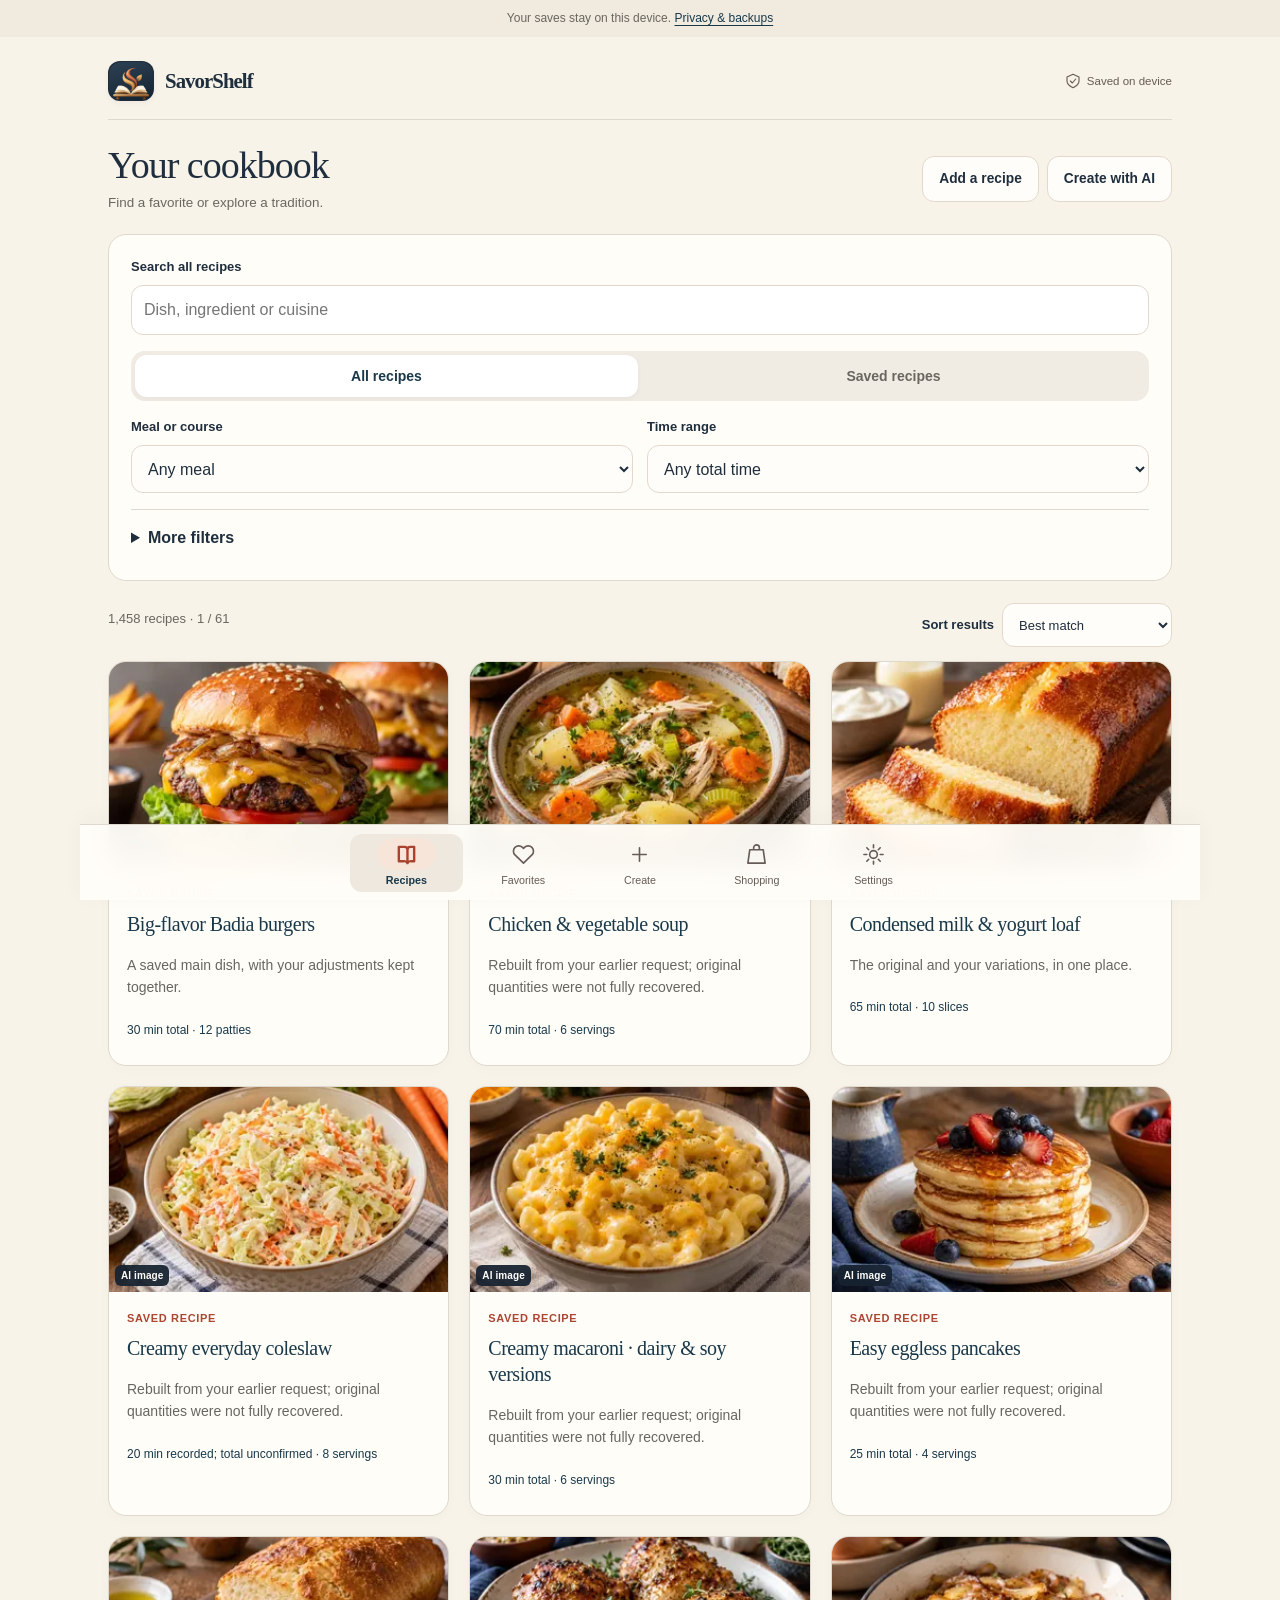
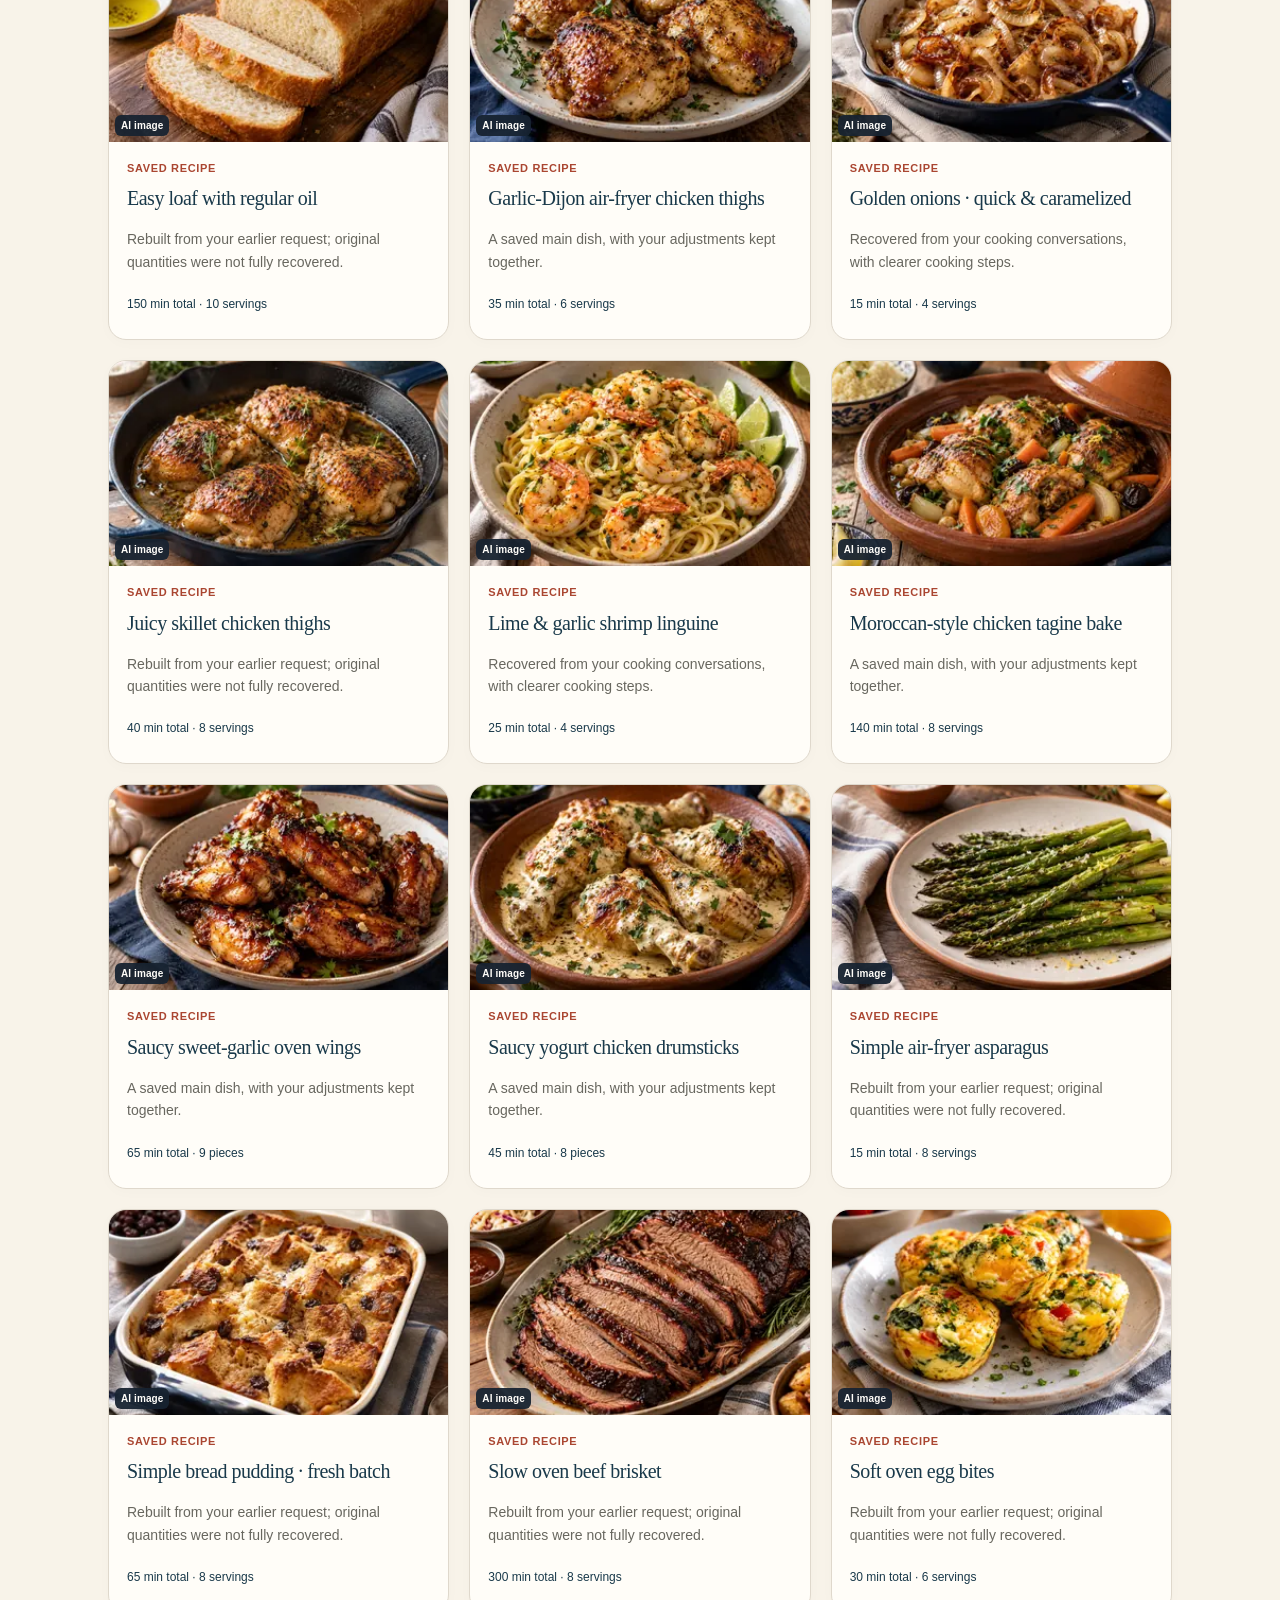
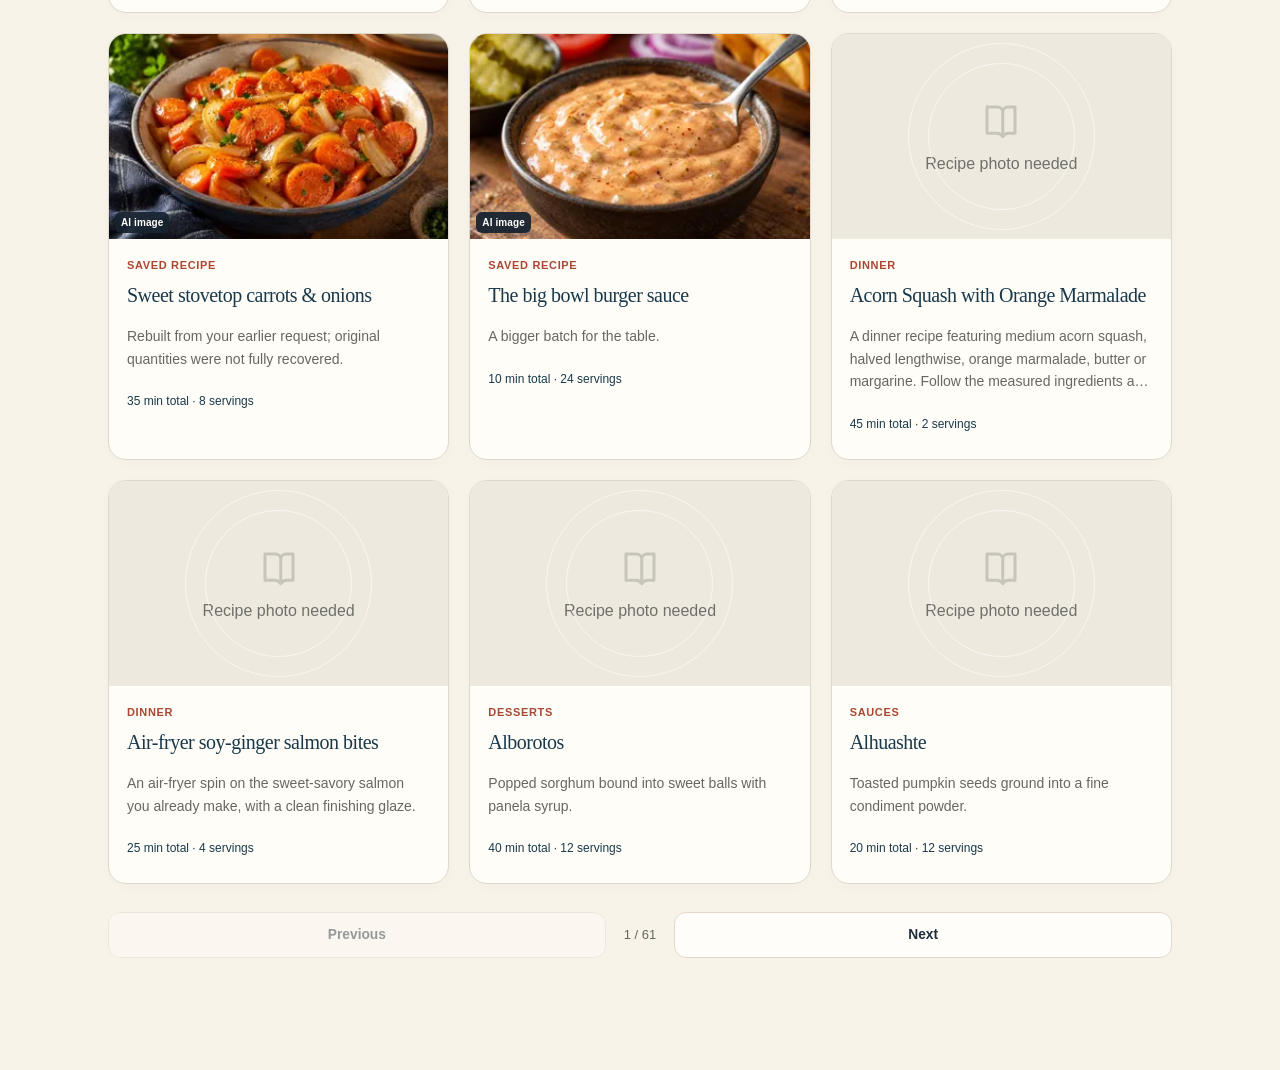
==== commit 69e71526: "Refine cookbook UX and preserve browsing context" ====
--- a/docs/cookbook/index.html
+++ b/docs/cookbook/index.html
@@ -1,3 +1,3 @@
 <!doctype html>
-<html lang="en"><head><meta charset="utf-8"><meta name="viewport" content="width=device-width,initial-scale=1,viewport-fit=cover"><meta name="theme-color" content="#17374c"><meta name="description" content="Recipes worth making again."><title>SavorShelf · Your recipe book</title><link rel="manifest" href="manifest.webmanifest"><link rel="icon" href="icon.svg" type="image/svg+xml"><link rel="stylesheet" href="style.css"><script src="discovery.js" defer></script><script src="core.js" defer></script><script src="versioning.js" defer></script><script src="kitchen.js" defer></script><script src="maker.js" defer></script><script src="recovery.js" defer></script><script src="seed.js" defer></script><script src="transfer.js" defer></script><script src="migration-baseline.js" defer></script><script src="app.js" defer></script><script src="enhance.js" defer></script><script src="updates.js" defer></script><script src="polish.js" defer></script><script src="chatgpt-originals-data.js" defer></script><script src="recovered-pack-data.js" defer></script><script src="chatgpt-originals.js" defer></script><script src="discover-ui.js" defer></script><link rel="stylesheet" href="personal-style.css"><script src="recipe-images.js" defer></script><script src="personal-style.js" defer></script><script src="tailored-data.js" defer></script><script src="tailored-ui.js" defer></script><script src="library-500-data.js" defer></script><script src="library-500.js" defer></script><script src="southern-data.js" defer></script><script src="easy-web-data.js" defer></script><script src="central-american-data.js" defer></script><script src="world-recipes-data.js" defer></script><script src="enriched-recipes-data.js" defer></script><script src="all-recipes.js" defer></script><script src="southern-ui.js" defer></script><script src="easy-web-ui.js" defer></script><link rel="stylesheet" href="professional-ui.css"><script src="professional-ui.js" defer></script><script src="recipe-photos.js" defer></script><link rel="stylesheet" href="photo-ui.css"><script src="photo-ui.js" defer></script><script src="beta-help.js" defer></script><script src="world-cuisines.js" defer></script><script src="heritage.js" defer></script><script src="cookbook-index.js" defer></script><link rel="stylesheet" href="cookbook-ui.css"><script src="countries-data.js" defer></script><script src="cookbook-ui.js" defer></script><script src="mobile-flow.js" defer></script><script src="recipe-review.js" defer></script><script src="kitchen-comfort.js" defer></script><script src="recipe-template.js" defer></script><script src="template-ui.js" defer></script><script src="english-descriptions.js" defer></script><script src="content-quality.js" defer></script><script src="language-ui.js" defer></script><script src="heritage-ui.js" defer></script><script src="kitchen-profile.js" defer></script><script src="public-edition.js" defer></script></head>
+<html lang="en"><head><meta charset="utf-8"><meta name="viewport" content="width=device-width,initial-scale=1,viewport-fit=cover"><meta name="theme-color" content="#17374c"><meta name="description" content="Recipes worth making again."><title>SavorShelf · Your recipe book</title><link rel="manifest" href="manifest.webmanifest"><link rel="icon" href="icon.svg" type="image/svg+xml"><link rel="stylesheet" href="style.css"><script src="discovery.js" defer></script><script src="core.js" defer></script><script src="versioning.js" defer></script><script src="kitchen.js" defer></script><script src="maker.js" defer></script><script src="recovery.js" defer></script><script src="seed.js" defer></script><script src="transfer.js" defer></script><script src="migration-baseline.js" defer></script><script src="app.js" defer></script><script src="enhance.js" defer></script><script src="updates.js" defer></script><script src="polish.js" defer></script><script src="chatgpt-originals-data.js" defer></script><script src="recovered-pack-data.js" defer></script><script src="chatgpt-originals.js" defer></script><script src="discover-ui.js" defer></script><link rel="stylesheet" href="personal-style.css"><script src="recipe-images.js" defer></script><script src="personal-style.js" defer></script><script src="tailored-data.js" defer></script><script src="tailored-ui.js" defer></script><script src="library-500-data.js" defer></script><script src="library-500.js" defer></script><script src="southern-data.js" defer></script><script src="easy-web-data.js" defer></script><script src="central-american-data.js" defer></script><script src="world-recipes-data.js" defer></script><script src="enriched-recipes-data.js" defer></script><script src="all-recipes.js" defer></script><script src="southern-ui.js" defer></script><script src="easy-web-ui.js" defer></script><link rel="stylesheet" href="professional-ui.css"><script src="professional-ui.js" defer></script><script src="recipe-photos.js" defer></script><link rel="stylesheet" href="photo-ui.css"><script src="photo-ui.js" defer></script><script src="beta-help.js" defer></script><script src="world-cuisines.js" defer></script><script src="heritage.js" defer></script><script src="cookbook-index.js" defer></script><link rel="stylesheet" href="cookbook-ui.css"><script src="countries-data.js" defer></script><script src="cookbook-ui.js" defer></script><script src="mobile-flow.js" defer></script><script src="recipe-review.js" defer></script><script src="kitchen-comfort.js" defer></script><script src="recipe-template.js" defer></script><script src="template-ui.js" defer></script><script src="english-descriptions.js" defer></script><script src="content-quality.js" defer></script><script src="language-ui.js" defer></script><script src="heritage-ui.js" defer></script><script src="kitchen-profile.js" defer></script><script src="public-edition.js" defer></script><link rel="stylesheet" href="ux-polish.css"></head>
 <body><div id="app"></div><dialog id="modal"></dialog><div id="toast" role="status" aria-live="polite"></div><input id="backup-file" type="file" accept=".json,application/json" hidden><input id="photo-file" type="file" accept="image/jpeg,image/png,image/webp" hidden></body></html>
--- a/docs/cookbook/ux-polish.css
+++ b/docs/cookbook/ux-polish.css
@@ -0,0 +1,18 @@
+/* Website-only presentation. No saved recipe data or Android identity changes. */
+:root{--ux-ink:#19394a;--ux-clay:#aa4631;--ux-line:#dfd8cc;--ux-muted:#68675f}
+body{background:#f8f3e9}.public-edition-notice{margin:0!important;padding:9px 18px!important;text-align:center;font-size:12px!important;color:var(--ux-muted);background:#f0eadf;border:0!important}.public-edition-notice a{color:var(--ux-ink);text-underline-offset:3px}
+.shell{max-width:1120px;margin:auto}.header{border-bottom:1px solid var(--ux-line);padding-bottom:18px!important;margin-bottom:24px!important}.header .badge{font-size:11px}.library-heading{display:flex;align-items:center;justify-content:space-between;gap:20px;margin:20px 0!important}.library-heading h1{font-size:clamp(28px,4vw,38px)!important;letter-spacing:-1px;margin:0 0 5px}.library-heading p{margin:0;color:var(--ux-muted)}.cookbook-add{display:flex;gap:8px;padding:0!important}.cookbook-add .btn{min-height:44px!important;border-radius:12px!important}
+.cookbook-search-panel{padding:22px!important;border:1px solid var(--ux-line)!important;border-radius:18px!important;box-shadow:none!important;background:#fffdf8;gap:16px!important}.search-control{display:flex;align-items:center;position:relative}.search-control input{padding-right:105px!important;border-radius:12px!important;background:white!important}.search-clear{position:absolute;right:5px;max-width:98px;font-size:12px!important;min-height:38px!important;padding:8px!important}.search-clear[hidden]{display:none!important}
+.cookbook-scope{background:#f0ece4;padding:4px!important;border-radius:14px;gap:4px!important}.cookbook-scope .btn{min-height:42px!important;border:0!important;background:transparent!important;box-shadow:none!important;color:var(--ux-muted)!important}.cookbook-scope .btn[aria-pressed=true]{background:white!important;color:var(--ux-ink)!important;box-shadow:0 2px 5px #19394a0b!important}
+.everyday-filters{display:grid!important;grid-template-columns:1fr 1fr;gap:14px}.everyday-filters section{min-width:0}.field{font-size:13px!important;line-height:1.6}input,select,textarea{font-size:16px!important}#cookbook-refine{border-top:1px solid var(--ux-line);padding-top:8px}#cookbook-refine>summary{min-height:40px!important}.refine-group{border-bottom:1px solid var(--ux-line);padding:8px 0}.refine-group:last-child{border:0}.refine-group>summary{min-height:44px;align-content:center}.filter-note{font-size:12px!important;line-height:1.55!important;color:var(--ux-muted);grid-column:1/-1}.active-filters{gap:7px!important}.active-filters .btn{border:1px solid var(--ux-line);border-radius:24px;font-size:12px!important;min-height:36px!important}
+.cookbook-toolbar{display:flex;justify-content:space-between;align-items:center;gap:16px;margin:22px 0 14px}.cookbook-toolbar>p{font-size:13px;color:var(--ux-muted);scroll-margin-top:20px}.cookbook-sort{margin:0!important;min-width:150px}.cookbook-sort label{display:flex;align-items:center;gap:8px}.cookbook-sort select{width:170px;min-height:40px;font-size:13px!important}.cookbook-sort .field{margin:0!important}
+#cookbook-results .recipe-grid{gap:20px}#cookbook-results .card{border:1px solid var(--ux-line);border-radius:18px;overflow:hidden;background:#fffdf8;box-shadow:0 3px 14px #19394a05;transition:box-shadow .15s ease,transform .15s ease}#cookbook-results .card-main{padding:0!important;background:transparent!important;border:0!important;text-align:left;justify-content:flex-start}#cookbook-results .card-copy{padding:18px!important}#cookbook-results h3{font-size:20px!important;line-height:1.3;margin:9px 0!important;color:var(--ux-ink)}#cookbook-results .recipe-description{font-size:14px!important;line-height:1.6!important;color:var(--ux-muted);display:-webkit-box;-webkit-line-clamp:3;-webkit-box-orient:vertical;overflow:hidden;margin:8px 0 14px!important}#cookbook-results .category{font-size:11px!important;letter-spacing:.06em;text-transform:uppercase;color:var(--ux-clay)}#cookbook-results .recipe-meta{font-size:12px;line-height:1.5;color:var(--ux-ink);margin:8px 0}#cookbook-results .recipe-caveats{font-size:11px;line-height:1.5;color:var(--ux-muted);margin:7px 0 0}#cookbook-results .recipe-caveats:empty{display:none}.recipe-photo-pending{background:#eee9df!important;color:#6e7069!important}.recipe-photo-pending small{display:none}.recipe-photo-pending .photo-pending-mark{opacity:.5}.recipe-pagination{display:grid;grid-template-columns:1fr auto 1fr;gap:18px;align-items:center;margin:28px 0 12px}.recipe-pagination .btn{min-height:46px}.recipe-pagination>span{font-size:13px;color:var(--ux-muted)}.empty-results{text-align:center;padding:45px 20px;background:#fffdf8;border:1px dashed var(--ux-line);border-radius:16px}.empty-results h2{font-size:24px}.empty-results p{color:var(--ux-muted)}
+.bottom-nav{background:#fffdf8f5!important;border-top:1px solid var(--ux-line)!important;box-shadow:0 -5px 22px #19394a08!important;backdrop-filter:blur(12px)}.bottom-nav .nav-item{min-height:54px;border-radius:12px}.bottom-nav .nav-item.active{background:#eee8de!important;color:var(--ux-ink)!important}.btn:focus-visible,.card-main:focus-visible,select:focus-visible,input:focus-visible,summary:focus-visible{outline:3px solid #ad673f!important;outline-offset:3px}dialog{overscroll-behavior:contain}dialog::backdrop{background:#19394a80}.cookbook-full .quiet:first-child{padding:14px 18px!important;border-bottom:1px solid var(--ux-line)!important;background:#fffdf8!important;top:0!important}.cookbook-full{scrollbar-gutter:stable}
+@media(hover:hover){#cookbook-results .card:hover{transform:translateY(-2px);box-shadow:0 9px 22px #19394a12}}
+@media(min-width:1050px){#cookbook-results .recipe-grid{grid-template-columns:repeat(3,minmax(0,1fr))}#cookbook-results .card-main>.cover{height:205px!important;min-height:205px!important}}
+@media(max-width:600px){.shell{padding-left:16px!important;padding-right:16px!important}.header{margin-bottom:18px!important}.library-heading{display:block}.cookbook-add{display:grid;grid-template-columns:1fr 1fr;margin-top:16px}.cookbook-search-panel{padding:16px!important;gap:12px!important}.everyday-filters{gap:10px}.cookbook-toolbar{gap:8px;margin-top:18px}.cookbook-sort label{font-size:0!important}.cookbook-sort select{width:150px;font-size:13px!important}#cookbook-results .card-main>.cover{height:205px!important;min-height:205px!important}#cookbook-results .card-copy{padding:17px!important}.header .badge{display:none}.recipe-pagination{gap:10px}.public-edition-notice{font-size:11px!important}}
+@media(prefers-reduced-motion:reduce){*,*::before,*::after{scroll-behavior:auto!important;transition:none!important;animation:none!important}}
+
+/* Compact control labels without removing their accessible names. */
+.cookbook-sort label.field{display:flex;flex-direction:row;align-items:center;white-space:nowrap}.cookbook-sort select{min-height:44px}.public-edition-notice{border-radius:0!important}.header .local-badge{font-size:11px}
+@media(max-width:600px){.library-heading{margin:16px 0!important}.header{padding-bottom:14px!important}.cookbook-search-panel{gap:10px!important}.cookbook-toolbar{margin:14px 0 10px}.cookbook-sort label.field{gap:0}}
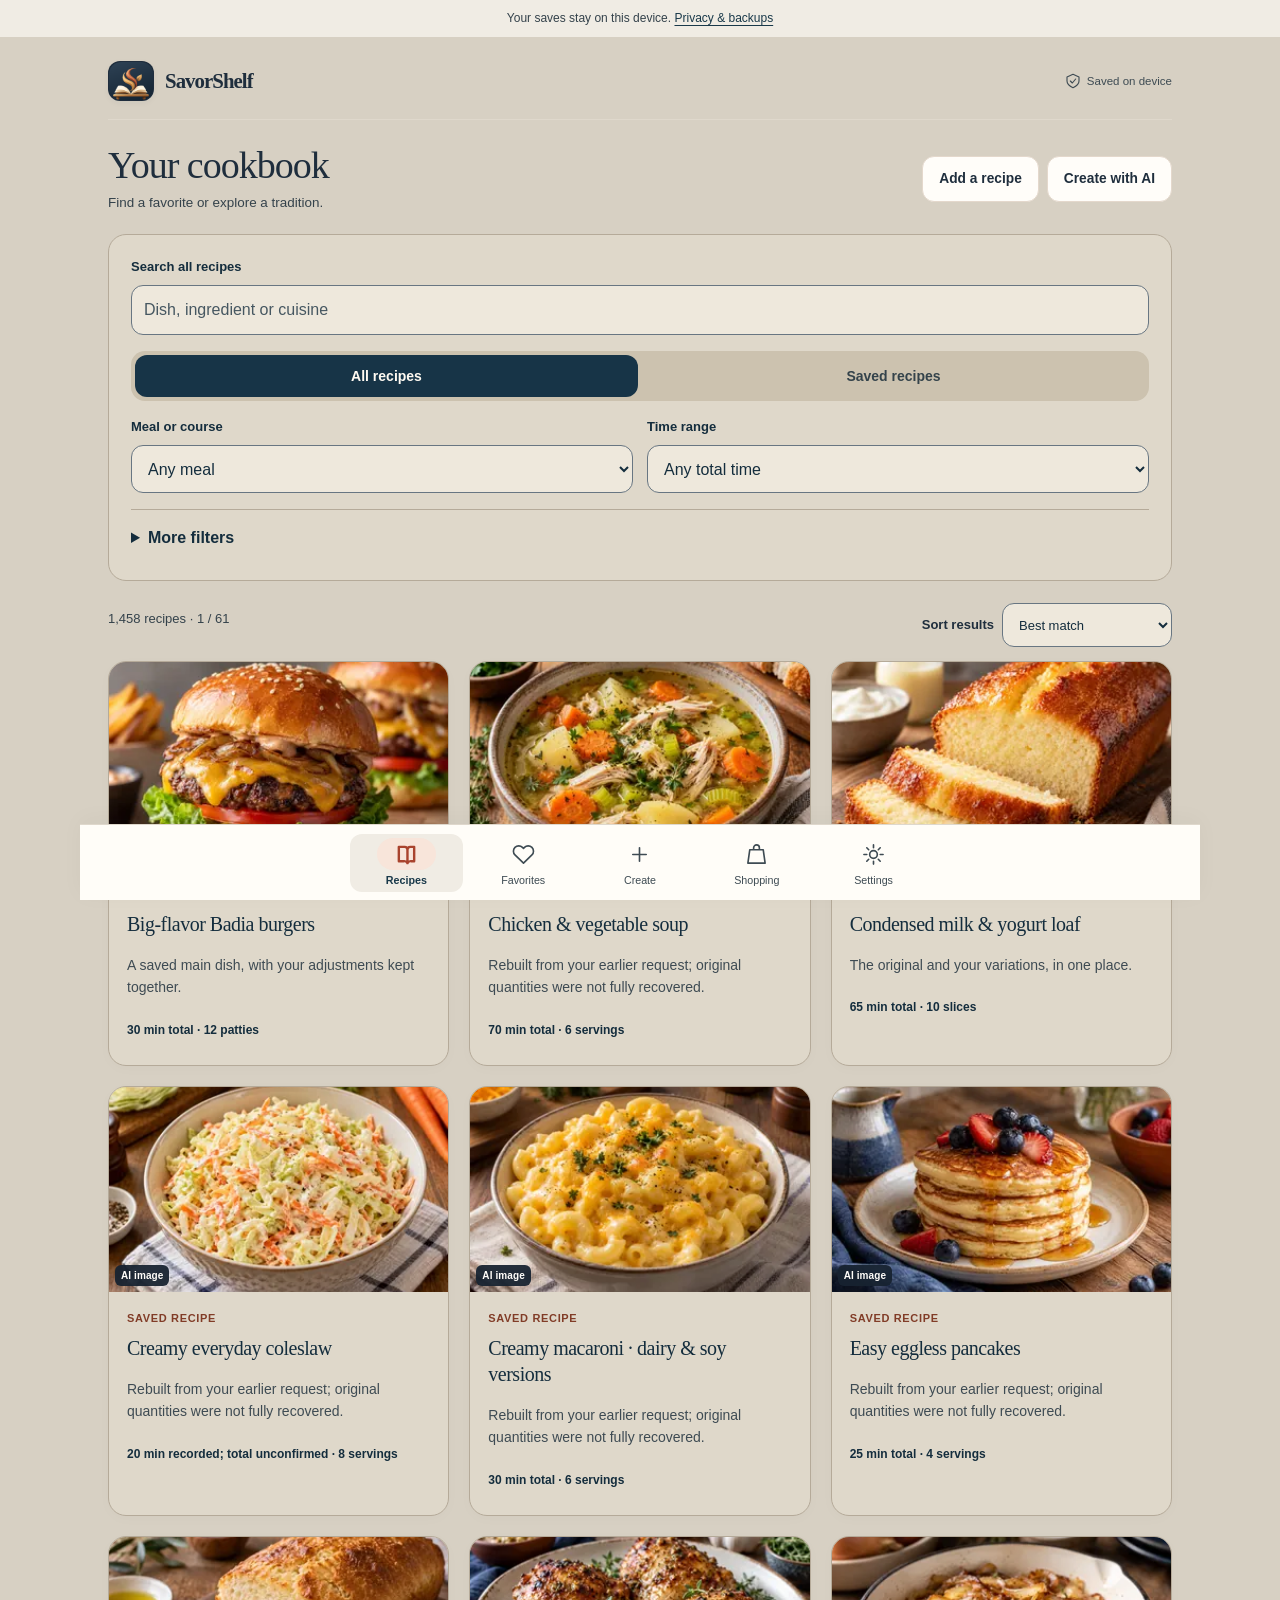
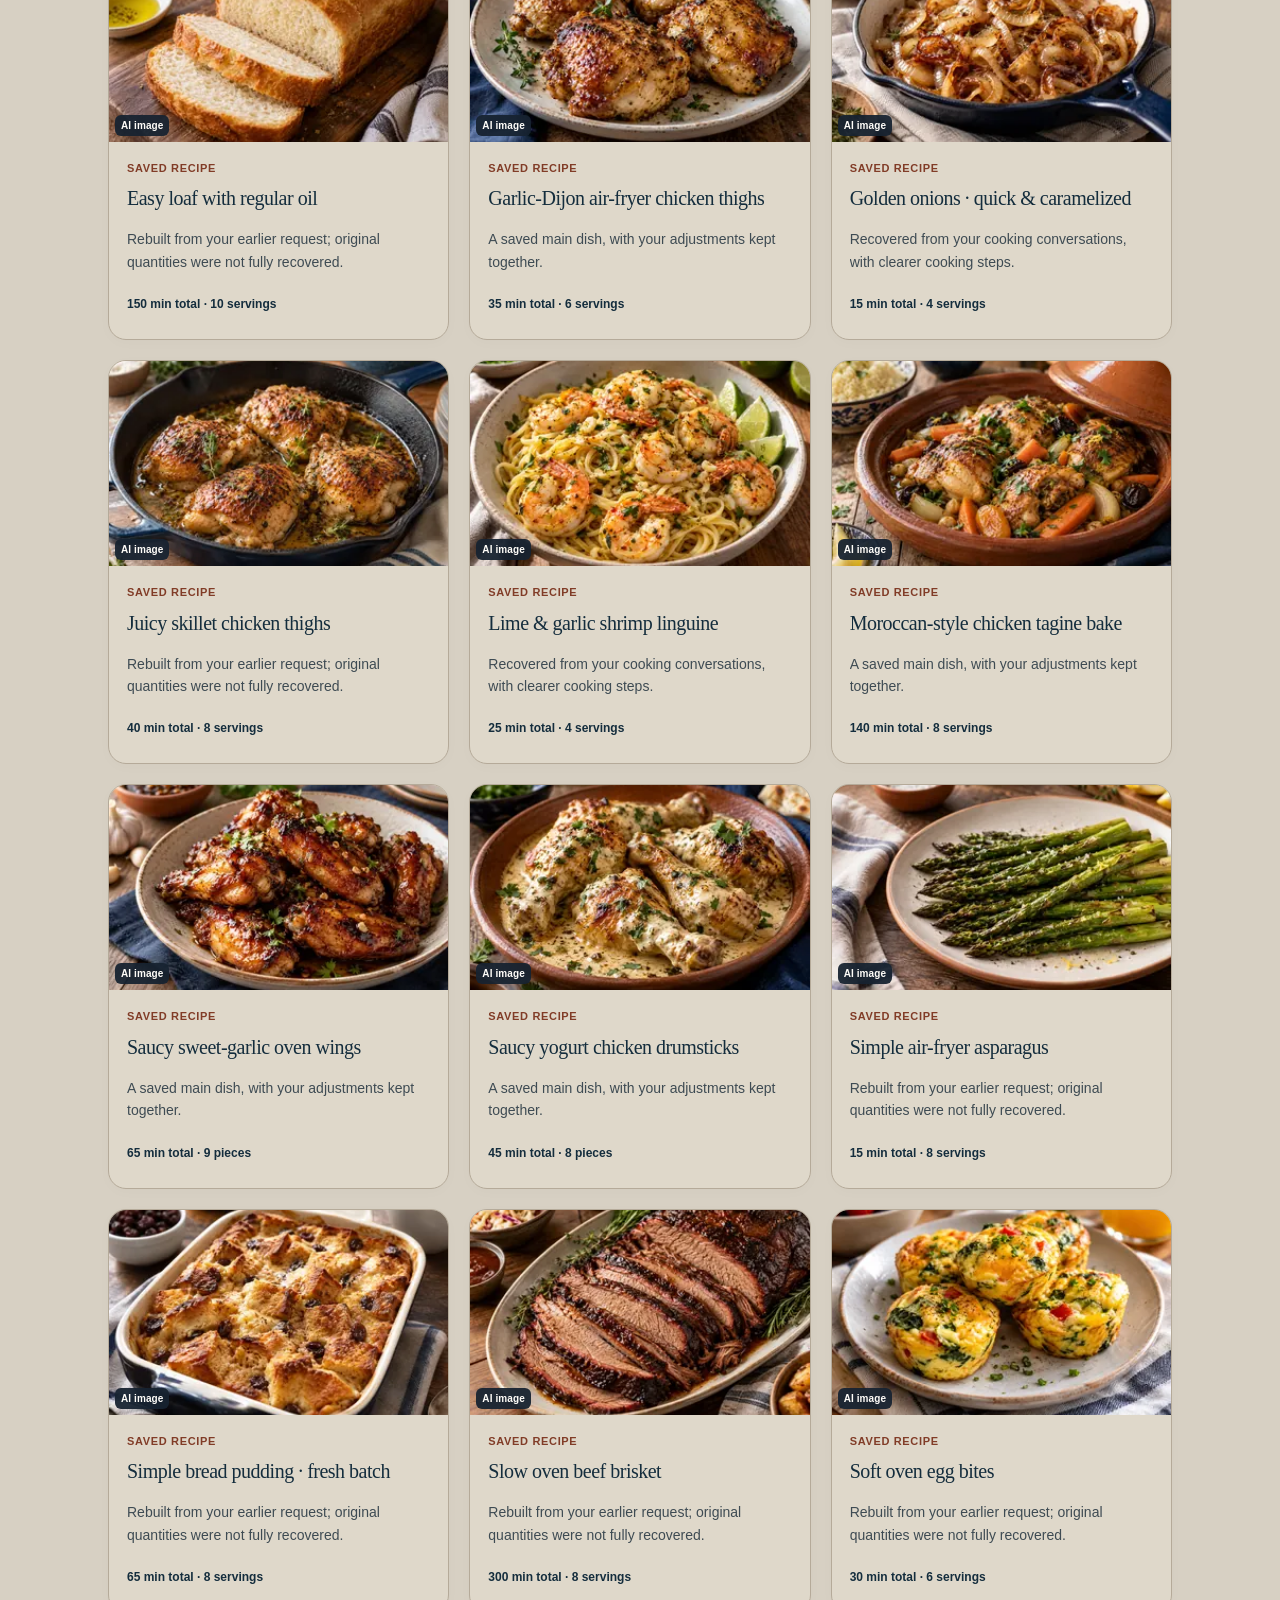
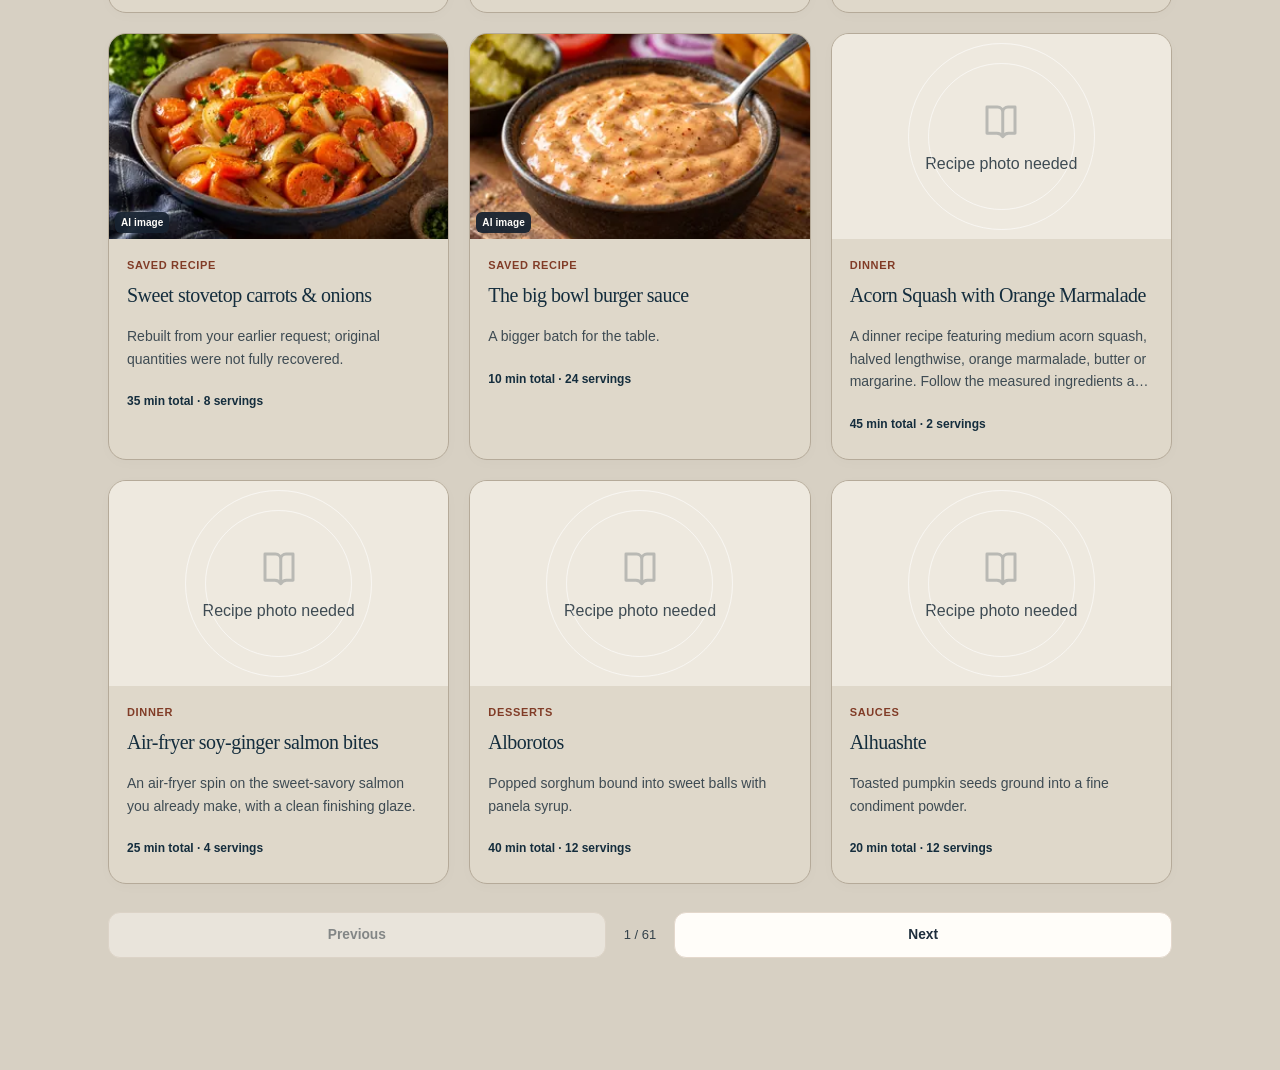
==== commit e4b5cf0f: "Reduce panel glare and make expanded filters legible" ====
--- a/docs/cookbook/index.html
+++ b/docs/cookbook/index.html
@@ -1,3 +1,3 @@
 <!doctype html>
-<html lang="en"><head><meta charset="utf-8"><meta name="viewport" content="width=device-width,initial-scale=1,viewport-fit=cover"><meta name="theme-color" content="#17374c"><meta name="description" content="Recipes worth making again."><title>SavorShelf · Your recipe book</title><link rel="manifest" href="manifest.webmanifest"><link rel="icon" href="icon.svg" type="image/svg+xml"><link rel="stylesheet" href="style.css"><script src="discovery.js" defer></script><script src="core.js" defer></script><script src="versioning.js" defer></script><script src="kitchen.js" defer></script><script src="maker.js" defer></script><script src="recovery.js" defer></script><script src="seed.js" defer></script><script src="transfer.js" defer></script><script src="migration-baseline.js" defer></script><script src="app.js" defer></script><script src="enhance.js" defer></script><script src="updates.js" defer></script><script src="polish.js" defer></script><script src="chatgpt-originals-data.js" defer></script><script src="recovered-pack-data.js" defer></script><script src="chatgpt-originals.js" defer></script><script src="discover-ui.js" defer></script><link rel="stylesheet" href="personal-style.css"><script src="recipe-images.js" defer></script><script src="personal-style.js" defer></script><script src="tailored-data.js" defer></script><script src="tailored-ui.js" defer></script><script src="library-500-data.js" defer></script><script src="library-500.js" defer></script><script src="southern-data.js" defer></script><script src="easy-web-data.js" defer></script><script src="central-american-data.js" defer></script><script src="world-recipes-data.js" defer></script><script src="enriched-recipes-data.js" defer></script><script src="all-recipes.js" defer></script><script src="southern-ui.js" defer></script><script src="easy-web-ui.js" defer></script><link rel="stylesheet" href="professional-ui.css"><script src="professional-ui.js" defer></script><script src="recipe-photos.js" defer></script><link rel="stylesheet" href="photo-ui.css"><script src="photo-ui.js" defer></script><script src="beta-help.js" defer></script><script src="world-cuisines.js" defer></script><script src="heritage.js" defer></script><script src="cookbook-index.js" defer></script><link rel="stylesheet" href="cookbook-ui.css"><script src="countries-data.js" defer></script><script src="cookbook-ui.js" defer></script><script src="mobile-flow.js" defer></script><script src="recipe-review.js" defer></script><script src="kitchen-comfort.js" defer></script><script src="recipe-template.js" defer></script><script src="template-ui.js" defer></script><script src="english-descriptions.js" defer></script><script src="content-quality.js" defer></script><script src="language-ui.js" defer></script><script src="heritage-ui.js" defer></script><script src="kitchen-profile.js" defer></script><script src="public-edition.js" defer></script><link rel="stylesheet" href="ux-polish.css"></head>
+<html lang="en"><head><meta charset="utf-8"><meta name="viewport" content="width=device-width,initial-scale=1,viewport-fit=cover"><meta name="theme-color" content="#17374c"><meta name="description" content="Recipes worth making again."><title>SavorShelf · Your recipe book</title><link rel="manifest" href="manifest.webmanifest"><link rel="icon" href="icon.svg" type="image/svg+xml"><link rel="stylesheet" href="style.css"><script src="discovery.js" defer></script><script src="core.js" defer></script><script src="versioning.js" defer></script><script src="kitchen.js" defer></script><script src="maker.js" defer></script><script src="recovery.js" defer></script><script src="seed.js" defer></script><script src="transfer.js" defer></script><script src="migration-baseline.js" defer></script><script src="app.js" defer></script><script src="enhance.js" defer></script><script src="updates.js" defer></script><script src="polish.js" defer></script><script src="chatgpt-originals-data.js" defer></script><script src="recovered-pack-data.js" defer></script><script src="chatgpt-originals.js" defer></script><script src="discover-ui.js" defer></script><link rel="stylesheet" href="personal-style.css"><script src="recipe-images.js" defer></script><script src="personal-style.js" defer></script><script src="tailored-data.js" defer></script><script src="tailored-ui.js" defer></script><script src="library-500-data.js" defer></script><script src="library-500.js" defer></script><script src="southern-data.js" defer></script><script src="easy-web-data.js" defer></script><script src="central-american-data.js" defer></script><script src="world-recipes-data.js" defer></script><script src="enriched-recipes-data.js" defer></script><script src="all-recipes.js" defer></script><script src="southern-ui.js" defer></script><script src="easy-web-ui.js" defer></script><link rel="stylesheet" href="professional-ui.css"><script src="professional-ui.js" defer></script><script src="recipe-photos.js" defer></script><link rel="stylesheet" href="photo-ui.css"><script src="photo-ui.js" defer></script><script src="beta-help.js" defer></script><script src="world-cuisines.js" defer></script><script src="heritage.js" defer></script><script src="cookbook-index.js" defer></script><link rel="stylesheet" href="cookbook-ui.css"><script src="countries-data.js" defer></script><script src="cookbook-ui.js" defer></script><script src="mobile-flow.js" defer></script><script src="recipe-review.js" defer></script><script src="kitchen-comfort.js" defer></script><script src="recipe-template.js" defer></script><script src="template-ui.js" defer></script><script src="english-descriptions.js" defer></script><script src="content-quality.js" defer></script><script src="language-ui.js" defer></script><script src="heritage-ui.js" defer></script><script src="kitchen-profile.js" defer></script><script src="public-edition.js" defer></script><link rel="stylesheet" href="ux-polish.css?v=4"></head>
 <body><div id="app"></div><dialog id="modal"></dialog><div id="toast" role="status" aria-live="polite"></div><input id="backup-file" type="file" accept=".json,application/json" hidden><input id="photo-file" type="file" accept="image/jpeg,image/png,image/webp" hidden></body></html>
--- a/docs/cookbook/ux-polish.css
+++ b/docs/cookbook/ux-polish.css
@@ -1,13 +1,13 @@
 /* Website-only presentation. No saved recipe data or Android identity changes. */
-:root{--ux-ink:#19394a;--ux-clay:#aa4631;--ux-line:#dfd8cc;--ux-muted:#68675f}
-body{background:#f8f3e9}.public-edition-notice{margin:0!important;padding:9px 18px!important;text-align:center;font-size:12px!important;color:var(--ux-muted);background:#f0eadf;border:0!important}.public-edition-notice a{color:var(--ux-ink);text-underline-offset:3px}
+:root{--ux-ink:#19394a;--ux-clay:#aa4631;--ux-line:#dfd8cc;--ux-muted:#68675f;--ux-bg:#f8f3e9;--ux-surface:#fffdf8;--ux-inset:#f0ece4;--ux-selected:#ffffff;--ux-nav:#fffdf8;--ux-pending:#eee9df}
+body{background:var(--ux-bg);color:var(--ink)}.public-edition-notice{margin:0!important;padding:9px 18px!important;text-align:center;font-size:12px!important;color:var(--ux-muted);background:var(--ux-inset);border:0!important}.public-edition-notice a{color:var(--ux-ink);text-underline-offset:3px}
 .shell{max-width:1120px;margin:auto}.header{border-bottom:1px solid var(--ux-line);padding-bottom:18px!important;margin-bottom:24px!important}.header .badge{font-size:11px}.library-heading{display:flex;align-items:center;justify-content:space-between;gap:20px;margin:20px 0!important}.library-heading h1{font-size:clamp(28px,4vw,38px)!important;letter-spacing:-1px;margin:0 0 5px}.library-heading p{margin:0;color:var(--ux-muted)}.cookbook-add{display:flex;gap:8px;padding:0!important}.cookbook-add .btn{min-height:44px!important;border-radius:12px!important}
-.cookbook-search-panel{padding:22px!important;border:1px solid var(--ux-line)!important;border-radius:18px!important;box-shadow:none!important;background:#fffdf8;gap:16px!important}.search-control{display:flex;align-items:center;position:relative}.search-control input{padding-right:105px!important;border-radius:12px!important;background:white!important}.search-clear{position:absolute;right:5px;max-width:98px;font-size:12px!important;min-height:38px!important;padding:8px!important}.search-clear[hidden]{display:none!important}
-.cookbook-scope{background:#f0ece4;padding:4px!important;border-radius:14px;gap:4px!important}.cookbook-scope .btn{min-height:42px!important;border:0!important;background:transparent!important;box-shadow:none!important;color:var(--ux-muted)!important}.cookbook-scope .btn[aria-pressed=true]{background:white!important;color:var(--ux-ink)!important;box-shadow:0 2px 5px #19394a0b!important}
+.cookbook-search-panel{padding:22px!important;border:1px solid var(--ux-line)!important;border-radius:18px!important;box-shadow:none!important;background:var(--ux-surface);gap:16px!important}.search-control{display:flex;align-items:center;position:relative}.search-control input{padding-right:105px!important;border-radius:12px!important;background:white!important}.search-clear{position:absolute;right:5px;max-width:98px;font-size:12px!important;min-height:38px!important;padding:8px!important}.search-clear[hidden]{display:none!important}
+.cookbook-scope{background:var(--ux-inset);padding:4px!important;border-radius:14px;gap:4px!important}.cookbook-scope .btn{min-height:42px!important;border:0!important;background:transparent!important;box-shadow:none!important;color:var(--ux-muted)!important}.cookbook-scope .btn[aria-pressed=true]{background:var(--ux-selected)!important;color:var(--ux-ink)!important;box-shadow:0 2px 5px #19394a0b!important}
 .everyday-filters{display:grid!important;grid-template-columns:1fr 1fr;gap:14px}.everyday-filters section{min-width:0}.field{font-size:13px!important;line-height:1.6}input,select,textarea{font-size:16px!important}#cookbook-refine{border-top:1px solid var(--ux-line);padding-top:8px}#cookbook-refine>summary{min-height:40px!important}.refine-group{border-bottom:1px solid var(--ux-line);padding:8px 0}.refine-group:last-child{border:0}.refine-group>summary{min-height:44px;align-content:center}.filter-note{font-size:12px!important;line-height:1.55!important;color:var(--ux-muted);grid-column:1/-1}.active-filters{gap:7px!important}.active-filters .btn{border:1px solid var(--ux-line);border-radius:24px;font-size:12px!important;min-height:36px!important}
 .cookbook-toolbar{display:flex;justify-content:space-between;align-items:center;gap:16px;margin:22px 0 14px}.cookbook-toolbar>p{font-size:13px;color:var(--ux-muted);scroll-margin-top:20px}.cookbook-sort{margin:0!important;min-width:150px}.cookbook-sort label{display:flex;align-items:center;gap:8px}.cookbook-sort select{width:170px;min-height:40px;font-size:13px!important}.cookbook-sort .field{margin:0!important}
-#cookbook-results .recipe-grid{gap:20px}#cookbook-results .card{border:1px solid var(--ux-line);border-radius:18px;overflow:hidden;background:#fffdf8;box-shadow:0 3px 14px #19394a05;transition:box-shadow .15s ease,transform .15s ease}#cookbook-results .card-main{padding:0!important;background:transparent!important;border:0!important;text-align:left;justify-content:flex-start}#cookbook-results .card-copy{padding:18px!important}#cookbook-results h3{font-size:20px!important;line-height:1.3;margin:9px 0!important;color:var(--ux-ink)}#cookbook-results .recipe-description{font-size:14px!important;line-height:1.6!important;color:var(--ux-muted);display:-webkit-box;-webkit-line-clamp:3;-webkit-box-orient:vertical;overflow:hidden;margin:8px 0 14px!important}#cookbook-results .category{font-size:11px!important;letter-spacing:.06em;text-transform:uppercase;color:var(--ux-clay)}#cookbook-results .recipe-meta{font-size:12px;line-height:1.5;color:var(--ux-ink);margin:8px 0}#cookbook-results .recipe-caveats{font-size:11px;line-height:1.5;color:var(--ux-muted);margin:7px 0 0}#cookbook-results .recipe-caveats:empty{display:none}.recipe-photo-pending{background:#eee9df!important;color:#6e7069!important}.recipe-photo-pending small{display:none}.recipe-photo-pending .photo-pending-mark{opacity:.5}.recipe-pagination{display:grid;grid-template-columns:1fr auto 1fr;gap:18px;align-items:center;margin:28px 0 12px}.recipe-pagination .btn{min-height:46px}.recipe-pagination>span{font-size:13px;color:var(--ux-muted)}.empty-results{text-align:center;padding:45px 20px;background:#fffdf8;border:1px dashed var(--ux-line);border-radius:16px}.empty-results h2{font-size:24px}.empty-results p{color:var(--ux-muted)}
-.bottom-nav{background:#fffdf8f5!important;border-top:1px solid var(--ux-line)!important;box-shadow:0 -5px 22px #19394a08!important;backdrop-filter:blur(12px)}.bottom-nav .nav-item{min-height:54px;border-radius:12px}.bottom-nav .nav-item.active{background:#eee8de!important;color:var(--ux-ink)!important}.btn:focus-visible,.card-main:focus-visible,select:focus-visible,input:focus-visible,summary:focus-visible{outline:3px solid #ad673f!important;outline-offset:3px}dialog{overscroll-behavior:contain}dialog::backdrop{background:#19394a80}.cookbook-full .quiet:first-child{padding:14px 18px!important;border-bottom:1px solid var(--ux-line)!important;background:#fffdf8!important;top:0!important}.cookbook-full{scrollbar-gutter:stable}
+#cookbook-results .recipe-grid{gap:20px}#cookbook-results .card{border:1px solid var(--ux-line);border-radius:18px;overflow:hidden;background:var(--ux-surface);box-shadow:0 3px 14px #19394a05;transition:box-shadow .15s ease,transform .15s ease}#cookbook-results .card-main{padding:0!important;background:transparent!important;border:0!important;text-align:left;justify-content:flex-start}#cookbook-results .card-copy{padding:18px!important}#cookbook-results h3{font-size:20px!important;line-height:1.3;margin:9px 0!important;color:var(--ux-ink)}#cookbook-results .recipe-description{font-size:14px!important;line-height:1.6!important;color:var(--ux-muted);display:-webkit-box;-webkit-line-clamp:3;-webkit-box-orient:vertical;overflow:hidden;margin:8px 0 14px!important}#cookbook-results .category{font-size:11px!important;letter-spacing:.06em;text-transform:uppercase;color:var(--ux-clay)}#cookbook-results .recipe-meta{font-size:12px;line-height:1.5;color:var(--ux-ink);margin:8px 0}#cookbook-results .recipe-caveats{font-size:11px;line-height:1.5;color:var(--ux-muted);margin:7px 0 0}#cookbook-results .recipe-caveats:empty{display:none}.recipe-photo-pending{background:var(--ux-pending)!important;color:var(--ux-muted)!important}.recipe-photo-pending small{display:none}.recipe-photo-pending .photo-pending-mark{opacity:.5}.recipe-pagination{display:grid;grid-template-columns:1fr auto 1fr;gap:18px;align-items:center;margin:28px 0 12px}.recipe-pagination .btn{min-height:46px}.recipe-pagination>span{font-size:13px;color:var(--ux-muted)}.empty-results{text-align:center;padding:45px 20px;background:var(--ux-surface);border:1px dashed var(--ux-line);border-radius:16px}.empty-results h2{font-size:24px}.empty-results p{color:var(--ux-muted)}
+.bottom-nav{background:var(--ux-nav)!important;border-top:1px solid var(--ux-line)!important;box-shadow:0 -5px 22px #19394a08!important;backdrop-filter:blur(12px)}.bottom-nav .nav-item{min-height:54px;border-radius:12px}.bottom-nav .nav-item.active{background:var(--ux-inset)!important;color:var(--ux-ink)!important}.btn:focus-visible,.card-main:focus-visible,select:focus-visible,input:focus-visible,summary:focus-visible{outline:3px solid #ad673f!important;outline-offset:3px}dialog{overscroll-behavior:contain}dialog::backdrop{background:#19394a80}.cookbook-full .quiet:first-child{padding:14px 18px!important;border-bottom:1px solid var(--ux-line)!important;background:var(--ux-surface)!important;top:0!important}.cookbook-full{scrollbar-gutter:stable}
 @media(hover:hover){#cookbook-results .card:hover{transform:translateY(-2px);box-shadow:0 9px 22px #19394a12}}
 @media(min-width:1050px){#cookbook-results .recipe-grid{grid-template-columns:repeat(3,minmax(0,1fr))}#cookbook-results .card-main>.cover{height:205px!important;min-height:205px!important}}
 @media(max-width:600px){.shell{padding-left:16px!important;padding-right:16px!important}.header{margin-bottom:18px!important}.library-heading{display:block}.cookbook-add{display:grid;grid-template-columns:1fr 1fr;margin-top:16px}.cookbook-search-panel{padding:16px!important;gap:12px!important}.everyday-filters{gap:10px}.cookbook-toolbar{gap:8px;margin-top:18px}.cookbook-sort label{font-size:0!important}.cookbook-sort select{width:150px;font-size:13px!important}#cookbook-results .card-main>.cover{height:205px!important;min-height:205px!important}#cookbook-results .card-copy{padding:17px!important}.header .badge{display:none}.recipe-pagination{gap:10px}.public-edition-notice{font-size:11px!important}}
@@ -16,3 +16,44 @@
 /* Compact control labels without removing their accessible names. */
 .cookbook-sort label.field{display:flex;flex-direction:row;align-items:center;white-space:nowrap}.cookbook-sort select{min-height:44px}.public-edition-notice{border-radius:0!important}.header .local-badge{font-size:11px}
 @media(max-width:600px){.library-heading{margin:16px 0!important}.header{padding-bottom:14px!important}.cookbook-search-panel{gap:10px!important}.cookbook-toolbar{margin:14px 0 10px}.cookbook-sort label.field{gap:0}}
+
+/* Keep surfaces, text, and controls paired in both appearance settings. */
+:root[data-theme=dark]{--ux-ink:#f7f1e8;--ux-clay:#f0b39b;--ux-line:#6f8191;--ux-muted:#cbd4dd;--ux-bg:#14212d;--ux-surface:#243746;--ux-inset:#354c5e;--ux-selected:#4a6275;--ux-nav:#243746;--ux-pending:#354c5e;--bg:var(--ux-bg);--paper:var(--ux-surface);--ink:var(--ux-ink);--muted:var(--ux-muted)}
+:root input:not([type=checkbox]):not([type=radio]):not([type=range]):not([type=color]),:root textarea,:root select,:root select option{background:#fffdf8!important;color:#19394a!important;border-color:#7b8790!important;caret-color:#19394a;color-scheme:light}
+:root input::placeholder,:root textarea::placeholder{color:#5d6972!important;opacity:1}
+.search-clear{color:#19394a!important;background:#fffdf8!important}
+:root input:disabled,:root textarea:disabled,:root select:disabled{background:#e3e8eb!important;color:#4c5962!important;opacity:1}
+:root[data-theme=dark] .cookbook-scope .btn[aria-pressed=true]{box-shadow:inset 0 0 0 2px #d6e2eb!important}
+:root[data-theme=dark] .btn:focus-visible,:root[data-theme=dark] .card-main:focus-visible,:root[data-theme=dark] input:focus-visible,:root[data-theme=dark] select:focus-visible,:root[data-theme=dark] textarea:focus-visible,:root[data-theme=dark] summary:focus-visible{outline-color:#ffd29b!important}
+:root[data-theme=dark] .recipe-pagination .btn,:root[data-theme=dark] .active-filters .btn{border-color:var(--ux-line)}
+
+/* Editorial palette: deep surroundings, warm reading surfaces, strong ink. */
+:root{--ux-muted:#3e4b53;--muted:#3e4b53}
+:root[data-theme=dark]{--ux-bg:#101d28;--bg:#101d28;--ux-muted:#e0e6e9;--muted:#e0e6e9;--ux-nav:#172b3b;--ux-line:#71828e}
+:root :is(.panel,.card,dialog,.empty-results){--ink:#142d3d;--muted:#3e4b53;--paper:#faf6ee;--light:#e8dfd0;--soft:#efe4d2;--line:#b5aa99;--green:#843c29;--on-primary:#ffffff;--danger:#922c24;--orange:#813c27;--ux-ink:#142d3d;--ux-muted:#3e4b53;--ux-surface:#faf6ee;--ux-inset:#e8dfd0;--ux-selected:#173447;--ux-clay:#813c27;--ux-line:#b5aa99;color:#142d3d;background:#faf6ee;color-scheme:light}
+:root .cookbook-search-panel{border-color:#b5aa99!important}
+:root .cookbook-scope .btn[aria-pressed=true]{background:#173447!important;color:#fffaf2!important;box-shadow:none!important}
+:root .cookbook-scope .btn:not([aria-pressed=true]){color:#34434b!important;font-weight:650}
+:root :is(.panel,.card,dialog) :is(h1,h2,h3,label,summary){color:#142d3d}
+:root :is(.panel,.card,dialog) .btn.primary{background:#843c29;border-color:#843c29;color:#ffffff}
+:root :is(.panel,.card,dialog) .chip.active{background:#173447;color:#fffaf2;border-color:#173447}
+:root :is(.panel,.card,dialog) :is(.small,.muted,.substitution,.source-note){color:#3e4b53}
+:root :is(.panel,.card,dialog) .btn:focus-visible,:root :is(.panel,.card,dialog) :is(input,select,textarea,summary):focus-visible{outline-color:#813c27!important}
+:root input::placeholder,:root textarea::placeholder{color:#465761!important}
+#cookbook-results .recipe-description{font-weight:450}#cookbook-results .recipe-meta{font-weight:600}
+:root .cookbook-full .quiet:first-child{color:#142d3d!important;background:#faf6ee!important}
+:root[data-theme=dark] .bottom-nav .nav-item.active{background:#365063!important;color:#fffaf2!important}
+:root[data-theme=dark] .cookbook-add .btn{background:#faf6ee;color:#142d3d;border-color:#c2b8a8}
+:root[data-theme=dark] .cookbook-sort select{border-color:#c2b8a8!important}
+:root[data-theme=dark] #cookbook-results .card{box-shadow:0 8px 26px #0003}
+
+/* Lower-glare reading surfaces; explicit labels prevent mixed-theme inheritance. */
+:root{--ux-bg:#d7d0c3;--bg:#d7d0c3;--ux-surface:#dfd8ca;--ux-muted:#34424b}
+:root[data-theme=dark]{--ux-bg:#101d28;--bg:#101d28;--ux-muted:#e0e6e9}
+:root :is(.panel,.card,dialog,.empty-results){--paper:#dfd8ca;--ux-surface:#dfd8ca;--light:#ccc2af;--ux-inset:#ccc2af;background:#dfd8ca;color:#142d3d}
+:root #cookbook-refine>summary,:root .refine-group>summary{color:#142d3d!important;font-weight:700}
+:root input:not([type=checkbox]):not([type=radio]):not([type=range]):not([type=color]),:root textarea,:root select,:root select option{background:#eee8dc!important;color:#142d3d!important;border-color:#687682!important}
+:root .search-clear{background:#eee8dc!important;color:#142d3d!important}
+:root .cookbook-full .quiet:first-child{background:#dfd8ca!important;color:#142d3d!important}
+:root[data-theme=dark] .cookbook-add .btn{background:#dfd8ca;color:#142d3d}
+:root{--orange:#813c27} :root:not([data-theme=dark]) .eyebrow{color:#813c27}
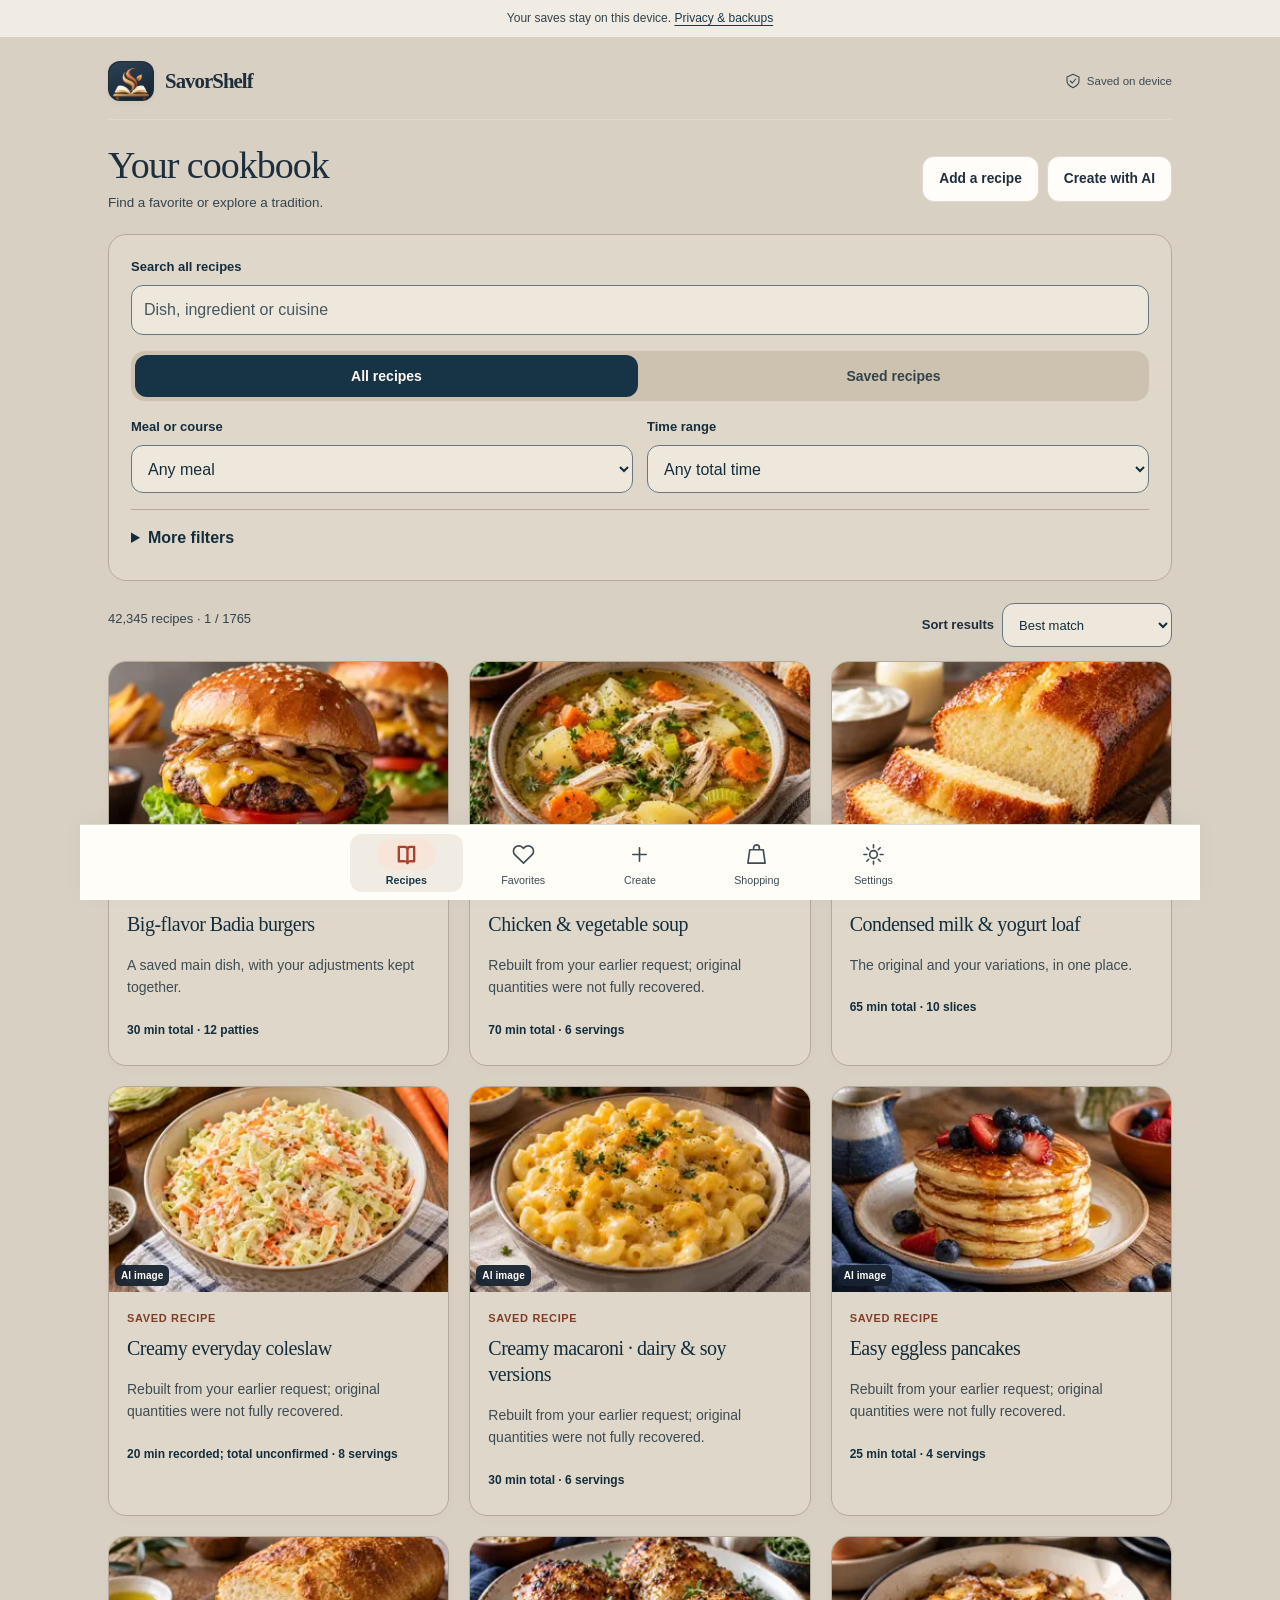
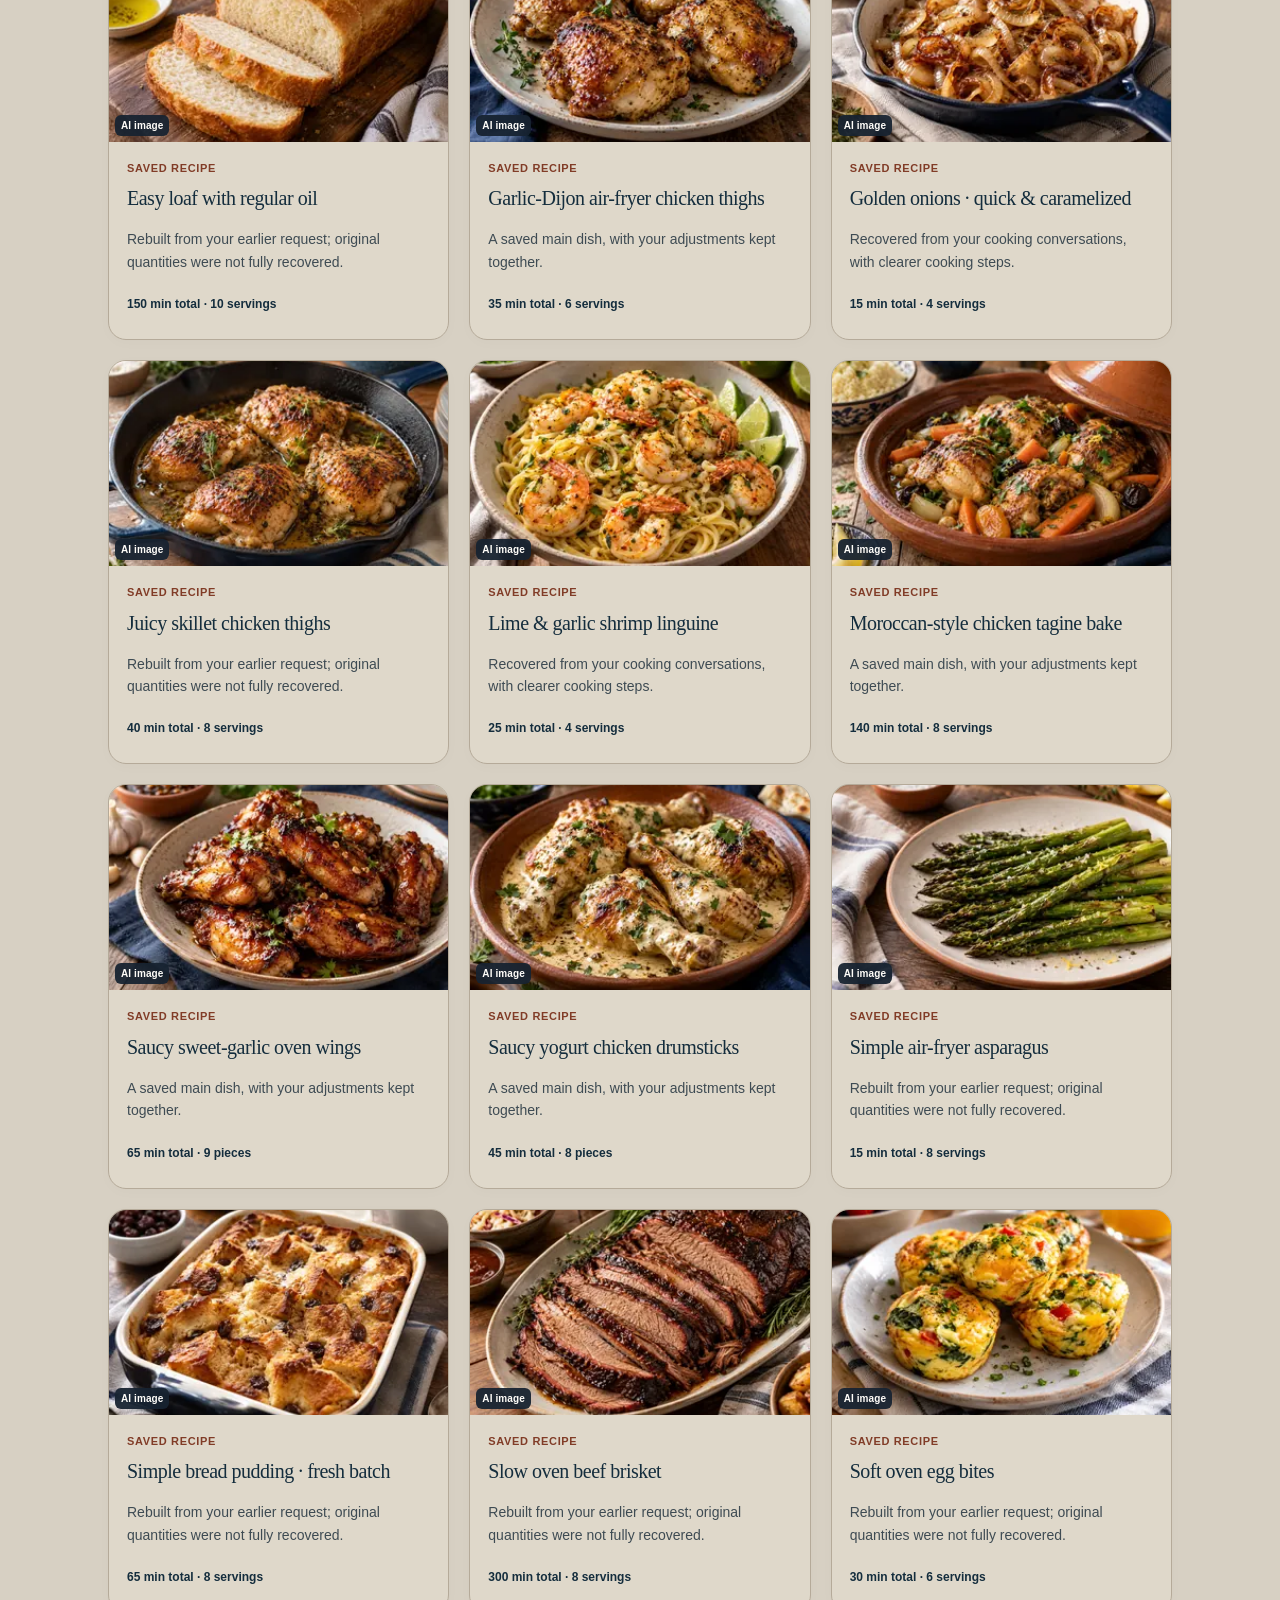
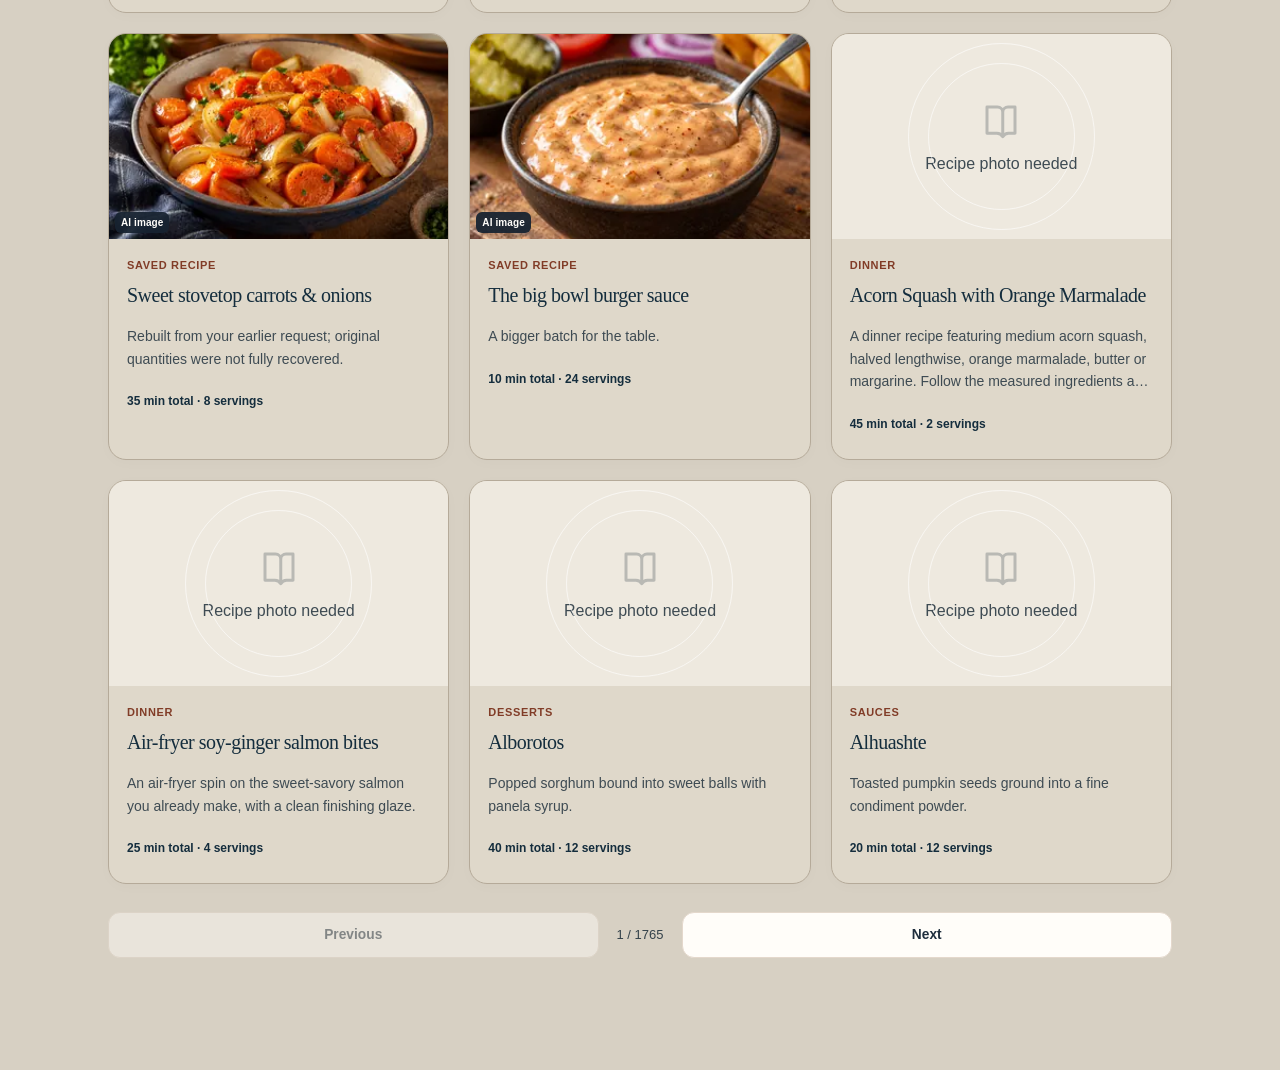
==== commit 0d1a062d: "Publish recipe collection with preserved source quantities" ====
--- a/docs/cookbook/index.html
+++ b/docs/cookbook/index.html
@@ -1,3 +1,3 @@
 <!doctype html>
-<html lang="en"><head><meta charset="utf-8"><meta name="viewport" content="width=device-width,initial-scale=1,viewport-fit=cover"><meta name="theme-color" content="#17374c"><meta name="description" content="Recipes worth making again."><title>SavorShelf · Your recipe book</title><link rel="manifest" href="manifest.webmanifest"><link rel="icon" href="icon.svg" type="image/svg+xml"><link rel="stylesheet" href="style.css"><script src="discovery.js" defer></script><script src="core.js" defer></script><script src="versioning.js" defer></script><script src="kitchen.js" defer></script><script src="maker.js" defer></script><script src="recovery.js" defer></script><script src="seed.js" defer></script><script src="transfer.js" defer></script><script src="migration-baseline.js" defer></script><script src="app.js" defer></script><script src="enhance.js" defer></script><script src="updates.js" defer></script><script src="polish.js" defer></script><script src="chatgpt-originals-data.js" defer></script><script src="recovered-pack-data.js" defer></script><script src="chatgpt-originals.js" defer></script><script src="discover-ui.js" defer></script><link rel="stylesheet" href="personal-style.css"><script src="recipe-images.js" defer></script><script src="personal-style.js" defer></script><script src="tailored-data.js" defer></script><script src="tailored-ui.js" defer></script><script src="library-500-data.js" defer></script><script src="library-500.js" defer></script><script src="southern-data.js" defer></script><script src="easy-web-data.js" defer></script><script src="central-american-data.js" defer></script><script src="world-recipes-data.js" defer></script><script src="enriched-recipes-data.js" defer></script><script src="all-recipes.js" defer></script><script src="southern-ui.js" defer></script><script src="easy-web-ui.js" defer></script><link rel="stylesheet" href="professional-ui.css"><script src="professional-ui.js" defer></script><script src="recipe-photos.js" defer></script><link rel="stylesheet" href="photo-ui.css"><script src="photo-ui.js" defer></script><script src="beta-help.js" defer></script><script src="world-cuisines.js" defer></script><script src="heritage.js" defer></script><script src="cookbook-index.js" defer></script><link rel="stylesheet" href="cookbook-ui.css"><script src="countries-data.js" defer></script><script src="cookbook-ui.js" defer></script><script src="mobile-flow.js" defer></script><script src="recipe-review.js" defer></script><script src="kitchen-comfort.js" defer></script><script src="recipe-template.js" defer></script><script src="template-ui.js" defer></script><script src="english-descriptions.js" defer></script><script src="content-quality.js" defer></script><script src="language-ui.js" defer></script><script src="heritage-ui.js" defer></script><script src="kitchen-profile.js" defer></script><script src="public-edition.js" defer></script><link rel="stylesheet" href="ux-polish.css?v=4"></head>
+<html lang="en"><head><meta charset="utf-8"><meta name="viewport" content="width=device-width,initial-scale=1,viewport-fit=cover"><meta name="theme-color" content="#17374c"><meta name="description" content="Recipes worth making again."><title>SavorShelf · Your recipe book</title><link rel="manifest" href="manifest.webmanifest"><link rel="icon" href="icon.svg" type="image/svg+xml"><link rel="stylesheet" href="style.css"><script src="discovery.js" defer></script><script src="core.js" defer></script><script src="versioning.js" defer></script><script src="kitchen.js" defer></script><script src="maker.js" defer></script><script src="recovery.js" defer></script><script src="seed.js" defer></script><script src="transfer.js" defer></script><script src="migration-baseline.js" defer></script><script src="app.js" defer></script><script src="enhance.js" defer></script><script src="updates.js" defer></script><script src="polish.js" defer></script><script src="chatgpt-originals-data.js" defer></script><script src="recovered-pack-data.js" defer></script><script src="chatgpt-originals.js" defer></script><script src="discover-ui.js" defer></script><link rel="stylesheet" href="personal-style.css"><script src="recipe-images.js" defer></script><script src="personal-style.js" defer></script><script src="tailored-data.js" defer></script><script src="tailored-ui.js" defer></script><script src="library-500-data.js" defer></script><script src="library-500.js" defer></script><script src="southern-data.js" defer></script><script src="easy-web-data.js" defer></script><script src="central-american-data.js" defer></script><script src="world-recipes-data.js" defer></script><script src="enriched-recipes-data.js" defer></script><script src="all-recipes.js" defer></script><script src="southern-ui.js" defer></script><script src="easy-web-ui.js" defer></script><link rel="stylesheet" href="professional-ui.css"><script src="professional-ui.js" defer></script><script src="recipe-photos.js" defer></script><link rel="stylesheet" href="photo-ui.css"><script src="photo-ui.js" defer></script><script src="beta-help.js" defer></script><script src="world-cuisines.js" defer></script><script src="heritage.js" defer></script><script src="cookbook-index.js" defer></script><link rel="stylesheet" href="cookbook-ui.css"><script src="countries-data.js" defer></script><script src="cookbook-ui.js" defer></script><script src="mobile-flow.js" defer></script><script src="recipe-review.js" defer></script><script src="kitchen-comfort.js" defer></script><script src="recipe-template.js" defer></script><script src="template-ui.js" defer></script><script src="english-descriptions.js" defer></script><script src="content-quality.js" defer></script><script src="language-ui.js" defer></script><script src="heritage-ui.js" defer></script><script src="kitchen-profile.js" defer></script><script src="public-edition.js" defer></script><script src="catalog.js" defer></script><link rel="stylesheet" href="ux-polish.css?v=4"></head>
 <body><div id="app"></div><dialog id="modal"></dialog><div id="toast" role="status" aria-live="polite"></div><input id="backup-file" type="file" accept=".json,application/json" hidden><input id="photo-file" type="file" accept="image/jpeg,image/png,image/webp" hidden></body></html>
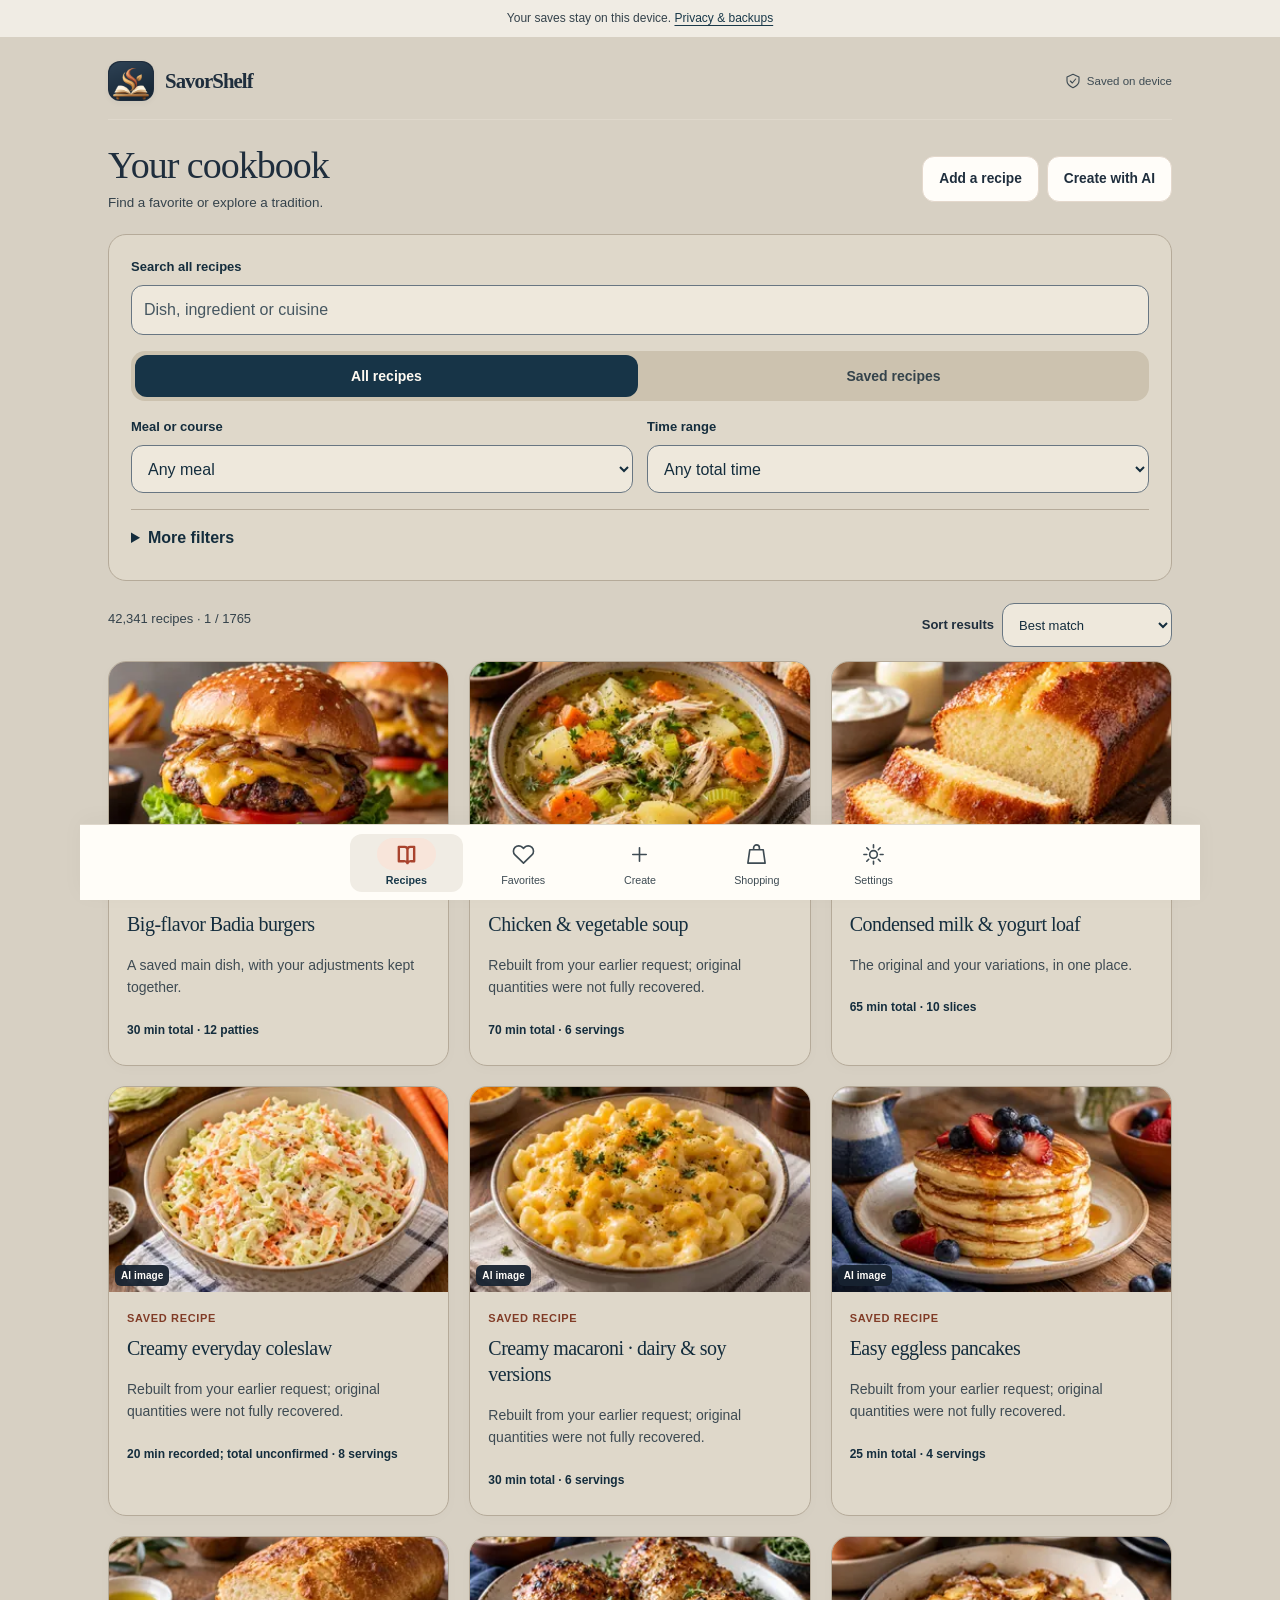
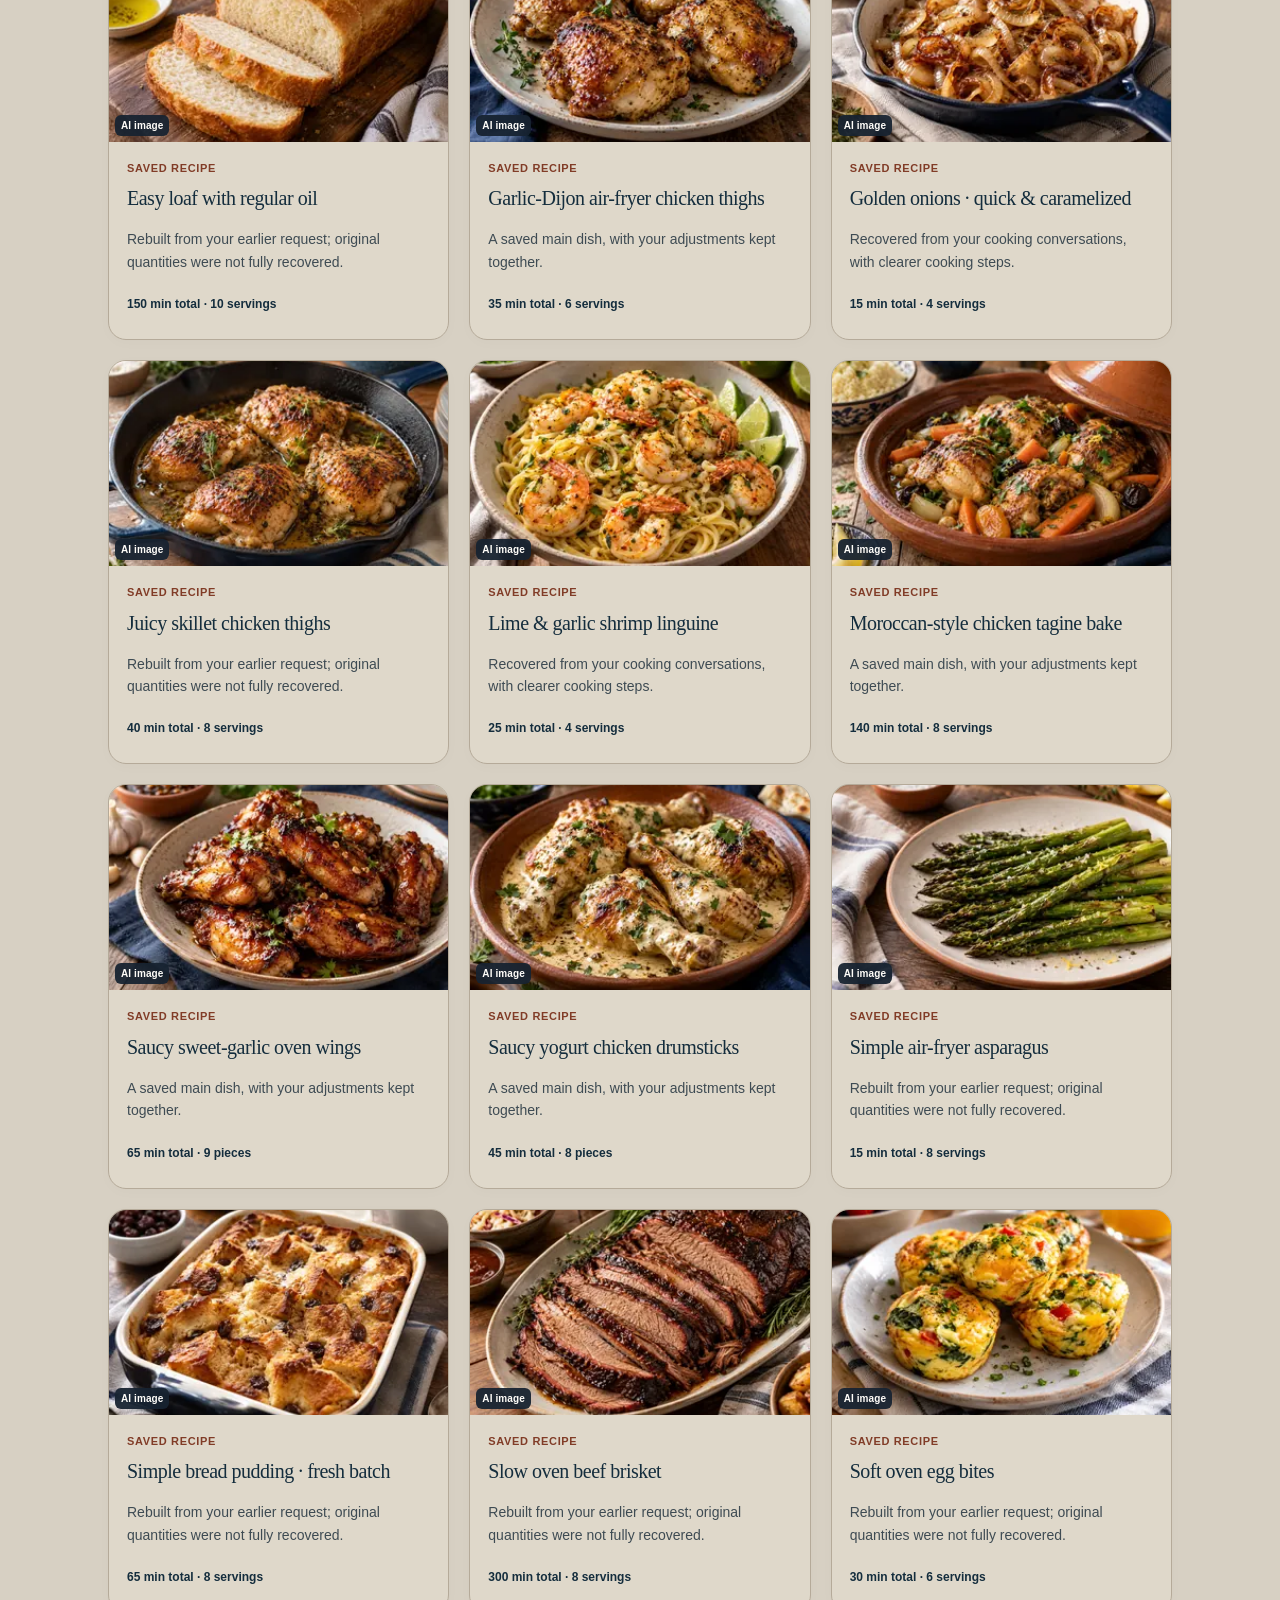
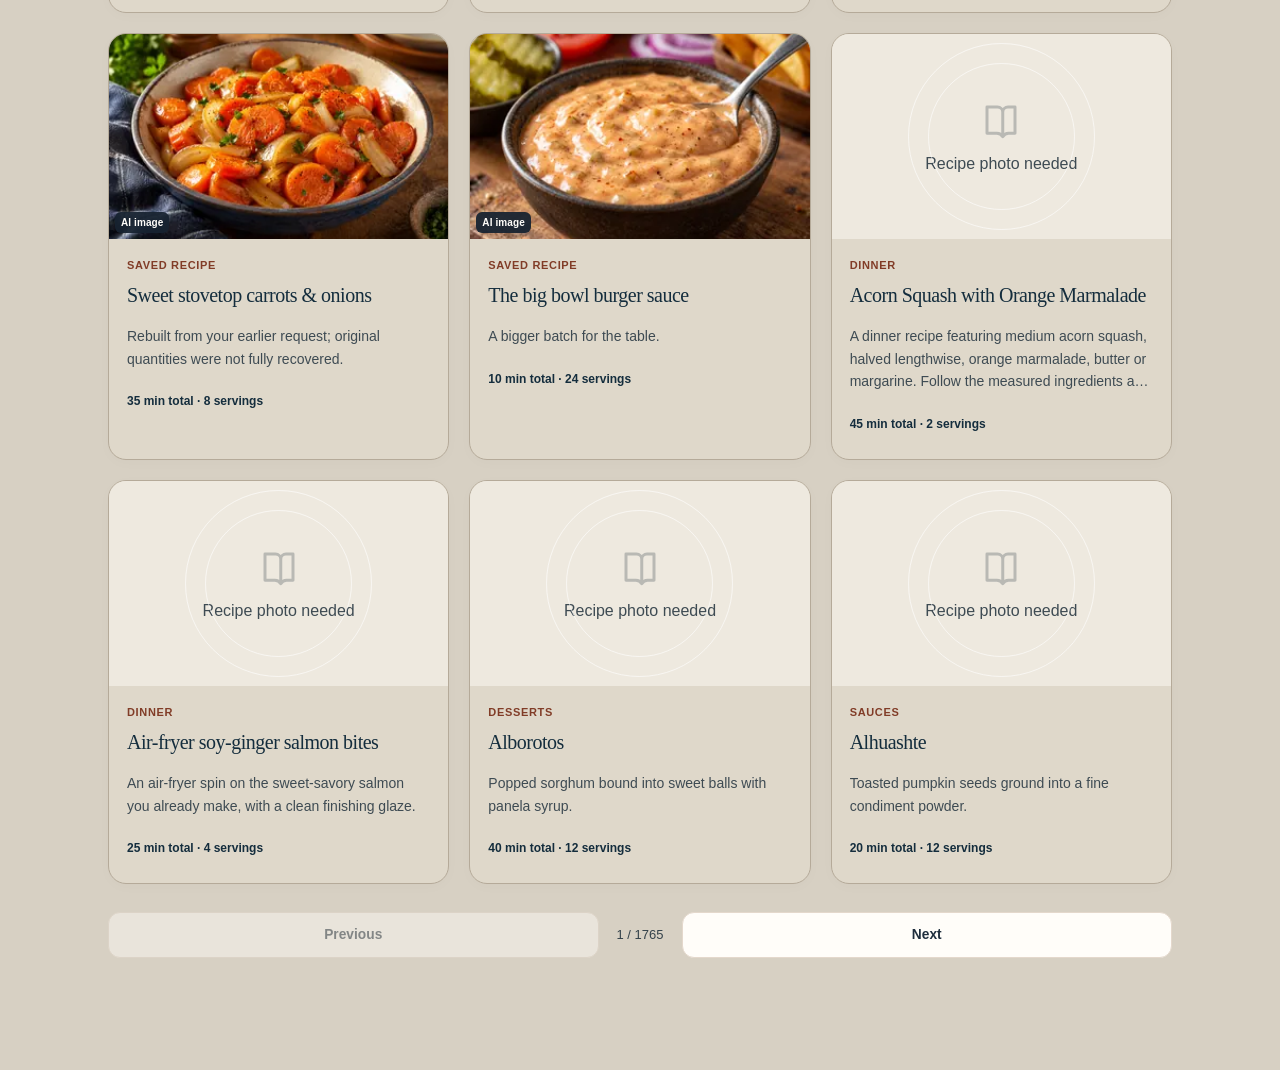
==== commit 61d7c42d: "Standardize explicit recipe quantities across the source collection" ====
--- a/docs/cookbook/index.html
+++ b/docs/cookbook/index.html
@@ -1,3 +1,4 @@
 <!doctype html>
-<html lang="en"><head><meta charset="utf-8"><meta name="viewport" content="width=device-width,initial-scale=1,viewport-fit=cover"><meta name="theme-color" content="#17374c"><meta name="description" content="Recipes worth making again."><title>SavorShelf · Your recipe book</title><link rel="manifest" href="manifest.webmanifest"><link rel="icon" href="icon.svg" type="image/svg+xml"><link rel="stylesheet" href="style.css"><script src="discovery.js" defer></script><script src="core.js" defer></script><script src="versioning.js" defer></script><script src="kitchen.js" defer></script><script src="maker.js" defer></script><script src="recovery.js" defer></script><script src="seed.js" defer></script><script src="transfer.js" defer></script><script src="migration-baseline.js" defer></script><script src="app.js" defer></script><script src="enhance.js" defer></script><script src="updates.js" defer></script><script src="polish.js" defer></script><script src="chatgpt-originals-data.js" defer></script><script src="recovered-pack-data.js" defer></script><script src="chatgpt-originals.js" defer></script><script src="discover-ui.js" defer></script><link rel="stylesheet" href="personal-style.css"><script src="recipe-images.js" defer></script><script src="personal-style.js" defer></script><script src="tailored-data.js" defer></script><script src="tailored-ui.js" defer></script><script src="library-500-data.js" defer></script><script src="library-500.js" defer></script><script src="southern-data.js" defer></script><script src="easy-web-data.js" defer></script><script src="central-american-data.js" defer></script><script src="world-recipes-data.js" defer></script><script src="enriched-recipes-data.js" defer></script><script src="all-recipes.js" defer></script><script src="southern-ui.js" defer></script><script src="easy-web-ui.js" defer></script><link rel="stylesheet" href="professional-ui.css"><script src="professional-ui.js" defer></script><script src="recipe-photos.js" defer></script><link rel="stylesheet" href="photo-ui.css"><script src="photo-ui.js" defer></script><script src="beta-help.js" defer></script><script src="world-cuisines.js" defer></script><script src="heritage.js" defer></script><script src="cookbook-index.js" defer></script><link rel="stylesheet" href="cookbook-ui.css"><script src="countries-data.js" defer></script><script src="cookbook-ui.js" defer></script><script src="mobile-flow.js" defer></script><script src="recipe-review.js" defer></script><script src="kitchen-comfort.js" defer></script><script src="recipe-template.js" defer></script><script src="template-ui.js" defer></script><script src="english-descriptions.js" defer></script><script src="content-quality.js" defer></script><script src="language-ui.js" defer></script><script src="heritage-ui.js" defer></script><script src="kitchen-profile.js" defer></script><script src="public-edition.js" defer></script><script src="catalog.js" defer></script><link rel="stylesheet" href="ux-polish.css?v=4"></head>
+<html lang="en"><head><meta charset="utf-8"><meta name="viewport" content="width=device-width,initial-scale=1,viewport-fit=cover"><meta name="theme-color" content="#17374c"><meta name="description" content="Recipes worth making again."><title>SavorShelf · Your recipe book</title><link rel="manifest" href="manifest.webmanifest"><link rel="icon" href="icon.svg" type="image/svg+xml"><link rel="stylesheet" href="style.css"><script src="discovery.js" defer></script><script src="core.js" defer></script><script src="versioning.js" defer></script><script src="kitchen.js" defer></script><script src="maker.js" defer></script><script src="recovery.js" defer></script><script src="seed.js" defer></script><script src="transfer.js" defer></script><script src="migration-baseline.js" defer></script><script src="app.js" defer></script><script src="enhance.js" defer></script><script src="updates.js" defer></script><script src="polish.js" defer></script><script src="chatgpt-originals-data.js" defer></script><script src="recovered-pack-data.js" defer></script><script src="chatgpt-originals.js" defer></script><script src="discover-ui.js" defer></script><link rel="stylesheet" href="personal-style.css"><script src="recipe-images.js" defer></script><script src="personal-style.js" defer></script><script src="tailored-data.js" defer></script><script src="tailored-ui.js" defer></script><script src="library-500-data.js" defer></script><script src="library-500.js" defer></script><script src="southern-data.js" defer></script><script src="easy-web-data.js" defer></script><script src="central-american-data.js" defer></script><script src="world-recipes-data.js" defer></script><script src="enriched-recipes-data.js" defer></script><script src="all-recipes.js" defer></script><script src="southern-ui.js" defer></script><script src="easy-web-ui.js" defer></script><link rel="stylesheet" href="professional-ui.css"><script src="recipe-presentation.js" defer></script><script src="professional-ui.js" defer></script><script src="recipe-photos.js" defer></script><link rel="stylesheet" href="photo-ui.css"><script src="photo-ui.js" defer></script><script src="beta-help.js" defer></script><script src="world-cuisines.js" defer></script><script src="heritage.js" defer></script><script src="cookbook-index.js" defer></script><link rel="stylesheet" href="cookbook-ui.css"><script src="countries-data.js" defer></script><script src="cookbook-ui.js" defer></script><script src="mobile-flow.js" defer></script><script src="recipe-review.js" defer></script><script src="kitchen-comfort.js" defer></script><script src="recipe-template.js" defer></script><script src="template-ui.js" defer></script><script src="english-descriptions.js" defer></script><script src="content-quality.js" defer></script><script src="language-ui.js" defer></script><script src="heritage-ui.js" defer></script><script src="measurements.js" defer></script><script src="kitchen-profile.js" defer></script><script src="public-edition.js" defer></script><script src="source-format.js" defer></script>
+<script src="catalog.js" defer></script><link rel="stylesheet" href="ux-polish.css?v=4"></head>
 <body><div id="app"></div><dialog id="modal"></dialog><div id="toast" role="status" aria-live="polite"></div><input id="backup-file" type="file" accept=".json,application/json" hidden><input id="photo-file" type="file" accept="image/jpeg,image/png,image/webp" hidden></body></html>
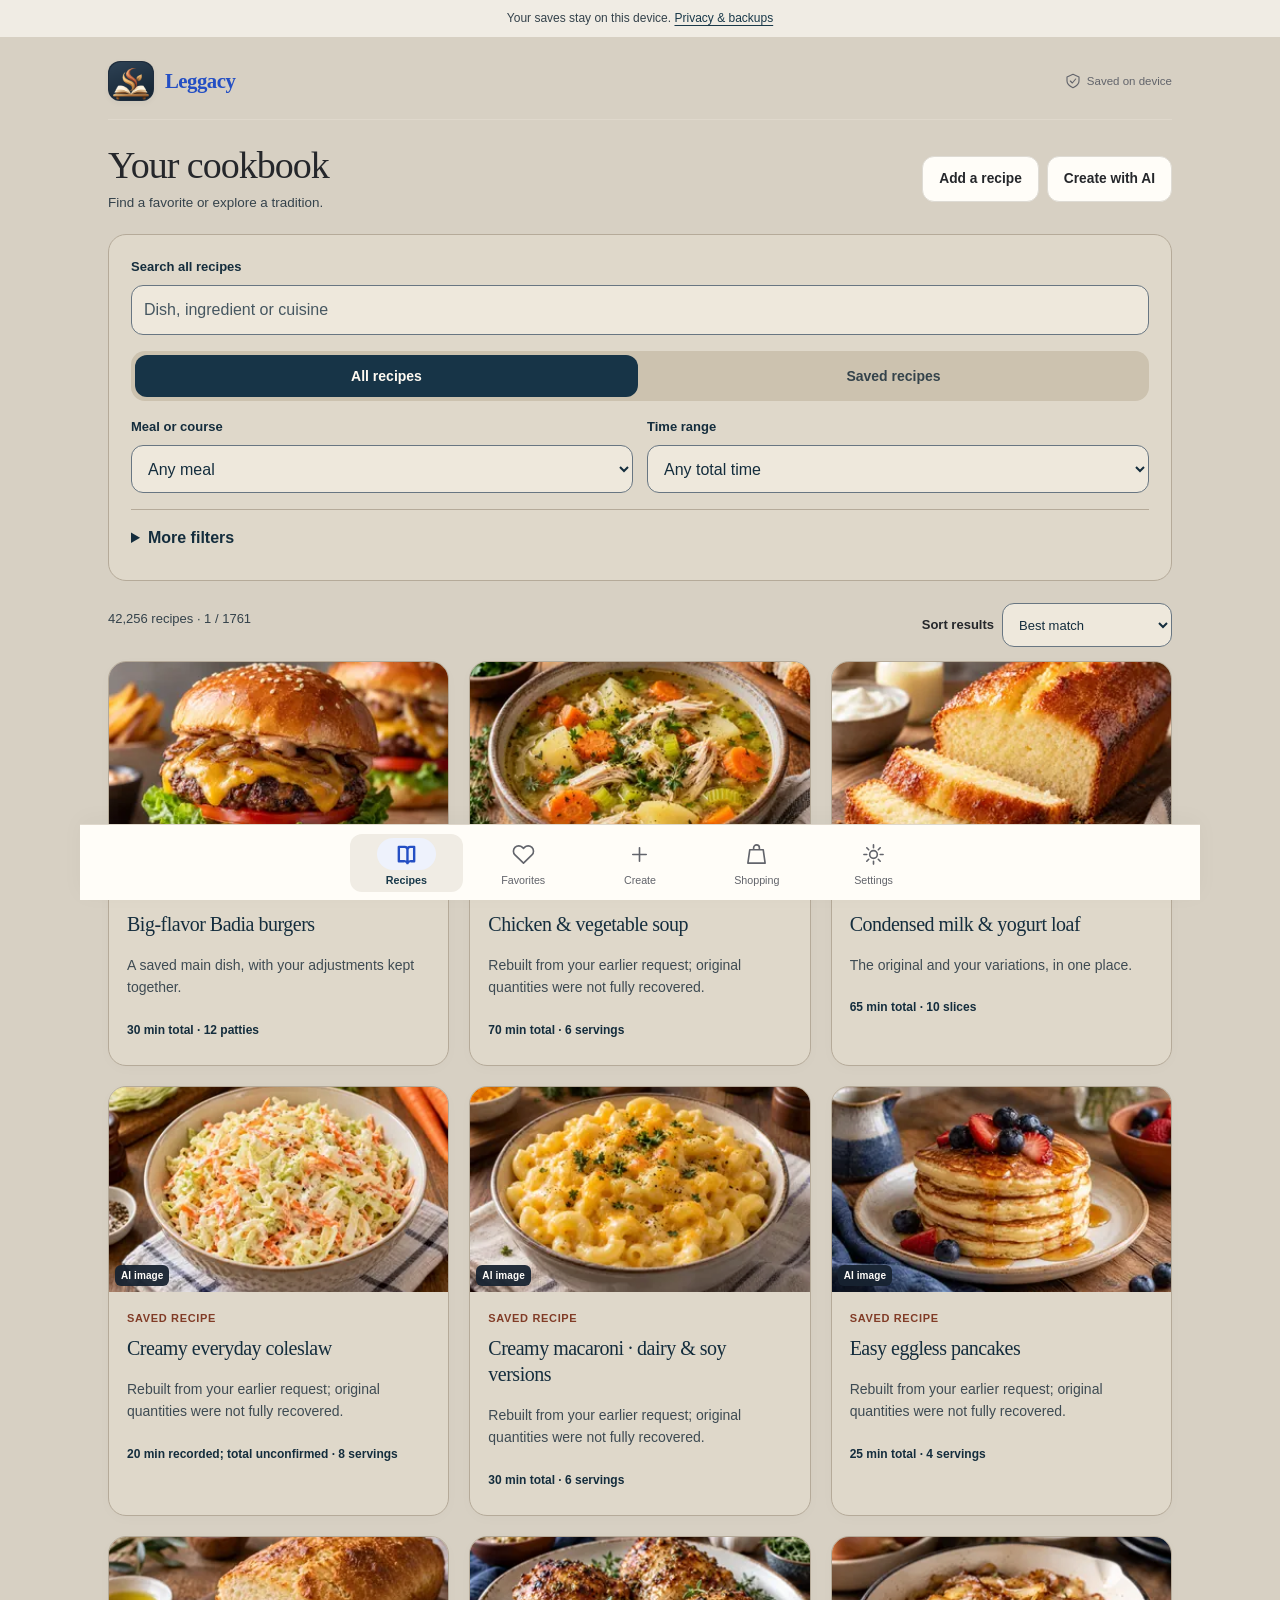
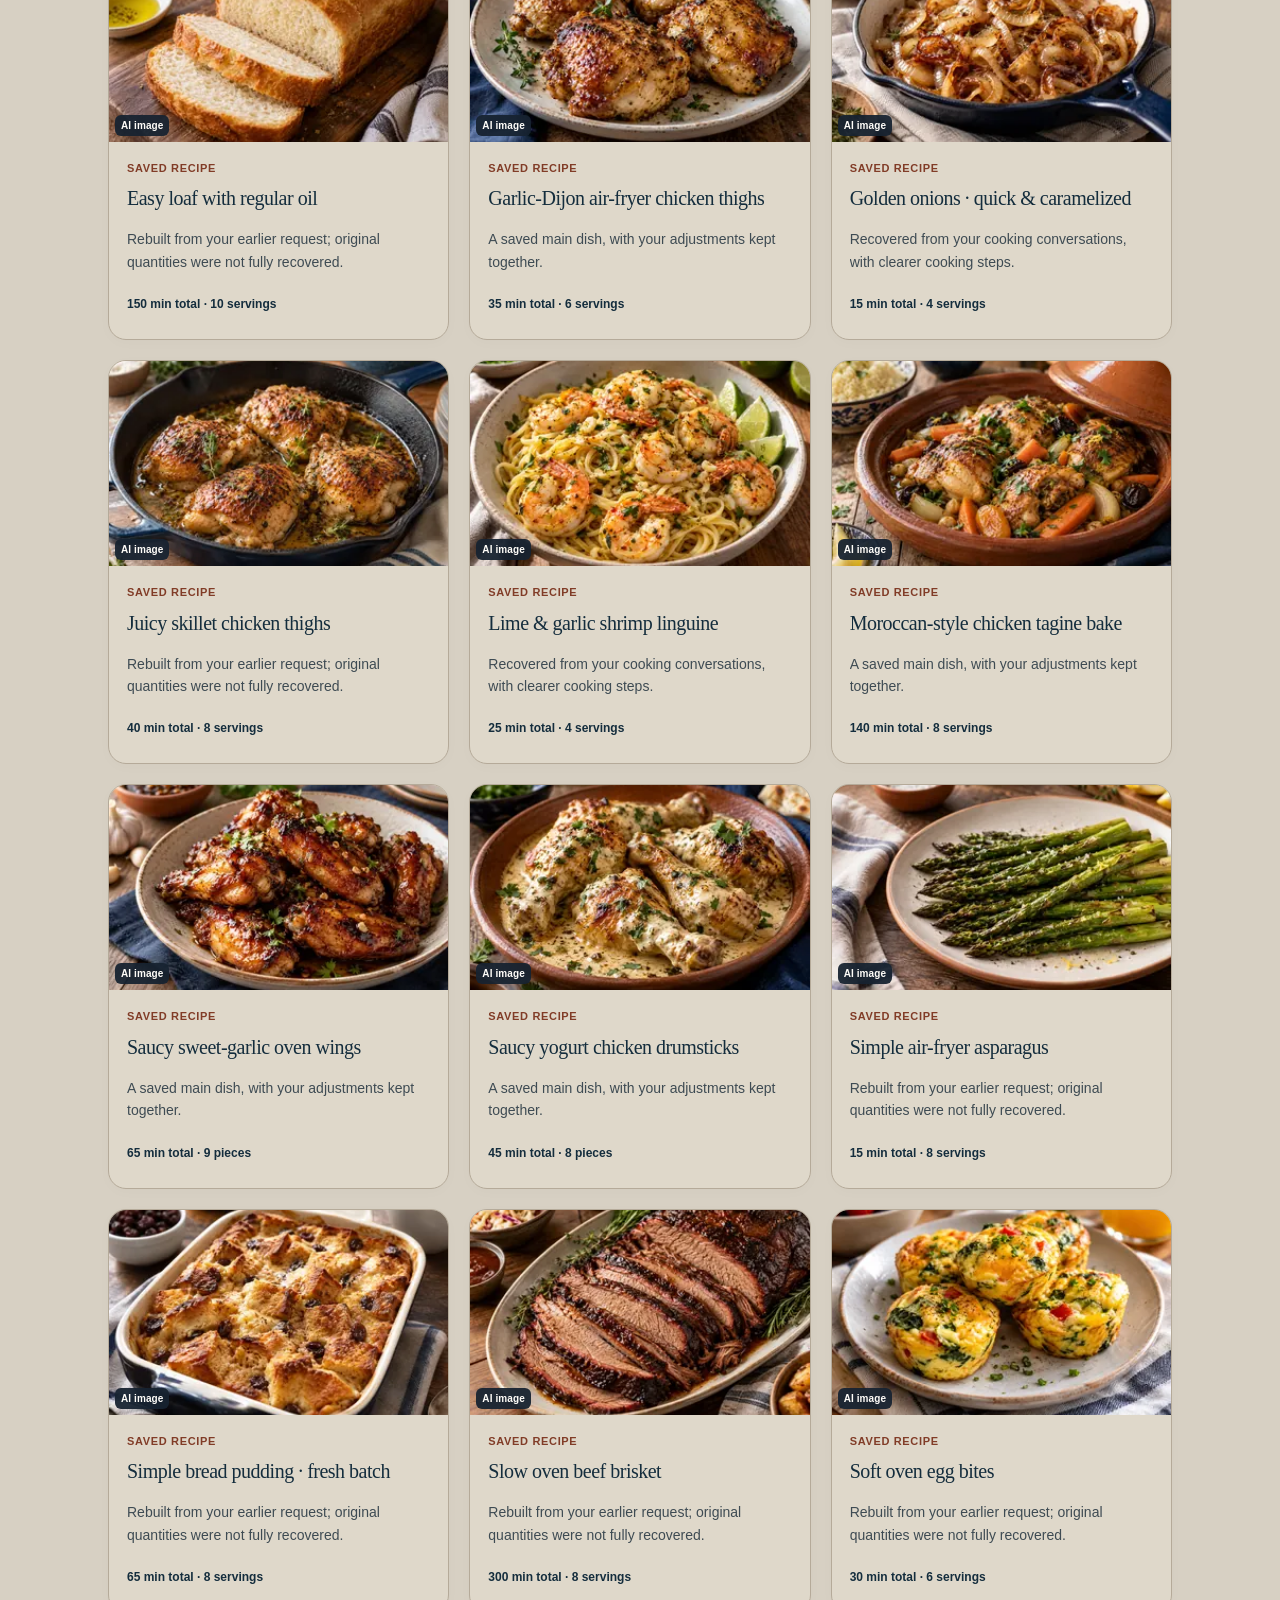
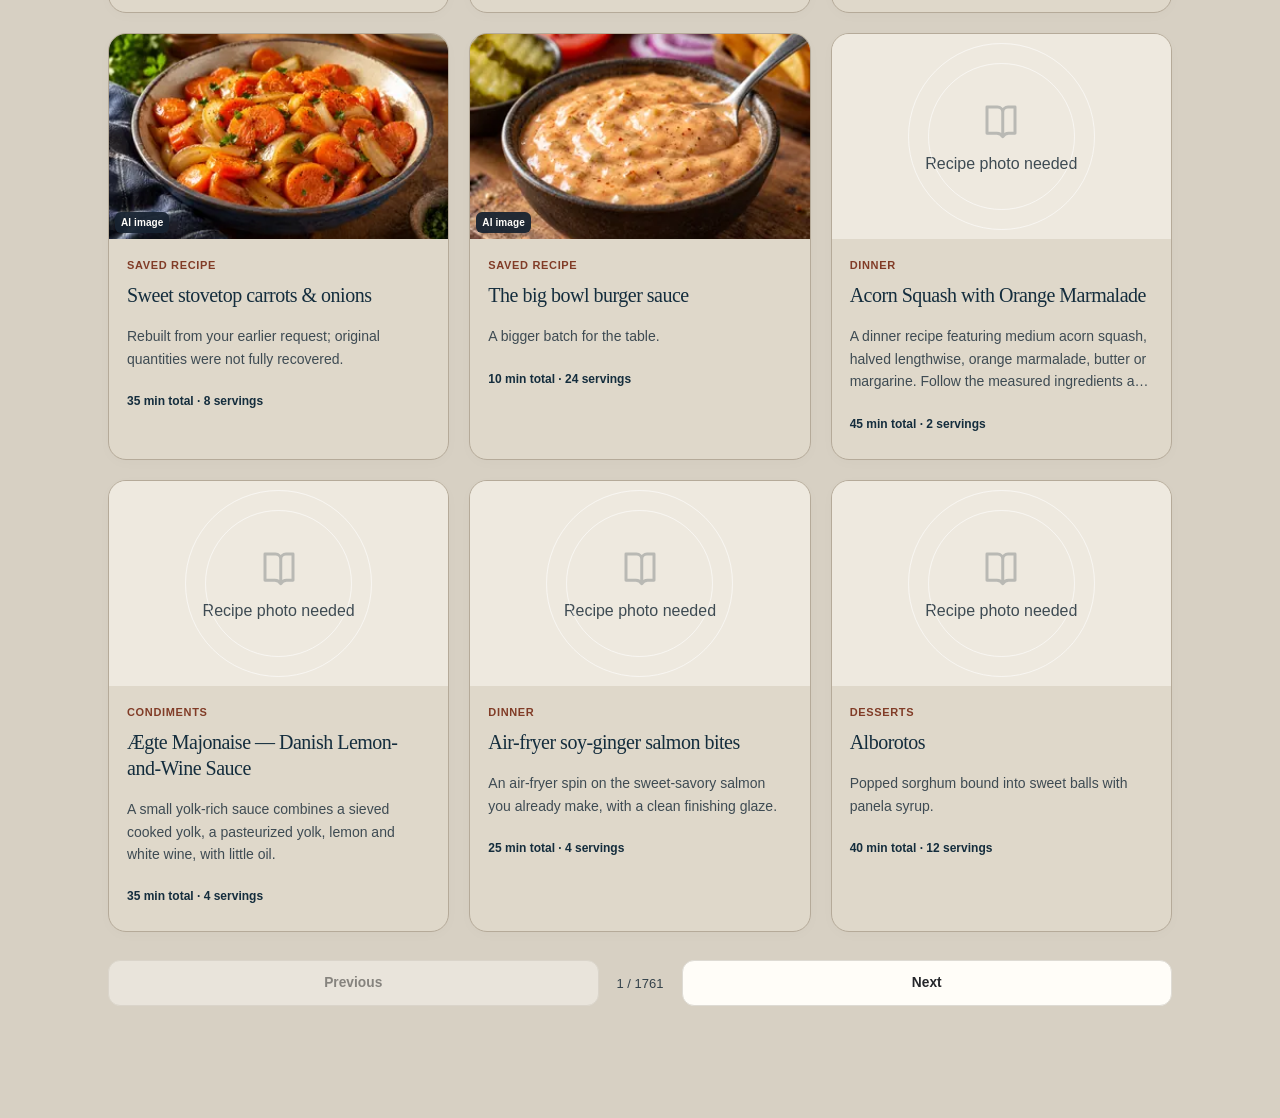
==== commit f906f473: "Prepare Leggacy cookbook branding and native-app privacy page" ====
--- a/docs/cookbook/index.html
+++ b/docs/cookbook/index.html
@@ -1,4 +1,4 @@
 <!doctype html>
-<html lang="en"><head><meta charset="utf-8"><meta name="viewport" content="width=device-width,initial-scale=1,viewport-fit=cover"><meta name="theme-color" content="#17374c"><meta name="description" content="Recipes worth making again."><title>SavorShelf · Your recipe book</title><link rel="manifest" href="manifest.webmanifest"><link rel="icon" href="icon.svg" type="image/svg+xml"><link rel="stylesheet" href="style.css"><script src="discovery.js" defer></script><script src="core.js" defer></script><script src="versioning.js" defer></script><script src="kitchen.js" defer></script><script src="maker.js" defer></script><script src="recovery.js" defer></script><script src="seed.js" defer></script><script src="transfer.js" defer></script><script src="migration-baseline.js" defer></script><script src="app.js" defer></script><script src="enhance.js" defer></script><script src="updates.js" defer></script><script src="polish.js" defer></script><script src="chatgpt-originals-data.js" defer></script><script src="recovered-pack-data.js" defer></script><script src="chatgpt-originals.js" defer></script><script src="discover-ui.js" defer></script><link rel="stylesheet" href="personal-style.css"><script src="recipe-images.js" defer></script><script src="personal-style.js" defer></script><script src="tailored-data.js" defer></script><script src="tailored-ui.js" defer></script><script src="library-500-data.js" defer></script><script src="library-500.js" defer></script><script src="southern-data.js" defer></script><script src="easy-web-data.js" defer></script><script src="central-american-data.js" defer></script><script src="world-recipes-data.js" defer></script><script src="enriched-recipes-data.js" defer></script><script src="all-recipes.js" defer></script><script src="southern-ui.js" defer></script><script src="easy-web-ui.js" defer></script><link rel="stylesheet" href="professional-ui.css"><script src="recipe-presentation.js" defer></script><script src="professional-ui.js" defer></script><script src="recipe-photos.js" defer></script><link rel="stylesheet" href="photo-ui.css"><script src="photo-ui.js" defer></script><script src="beta-help.js" defer></script><script src="world-cuisines.js" defer></script><script src="heritage.js" defer></script><script src="cookbook-index.js" defer></script><link rel="stylesheet" href="cookbook-ui.css"><script src="countries-data.js" defer></script><script src="cookbook-ui.js" defer></script><script src="mobile-flow.js" defer></script><script src="recipe-review.js" defer></script><script src="kitchen-comfort.js" defer></script><script src="recipe-template.js" defer></script><script src="template-ui.js" defer></script><script src="english-descriptions.js" defer></script><script src="content-quality.js" defer></script><script src="language-ui.js" defer></script><script src="heritage-ui.js" defer></script><script src="measurements.js" defer></script><script src="kitchen-profile.js" defer></script><script src="public-edition.js" defer></script><script src="source-format.js" defer></script>
-<script src="catalog.js" defer></script><link rel="stylesheet" href="ux-polish.css?v=4"></head>
+<html lang="en"><head><meta charset="utf-8"><meta name="viewport" content="width=device-width,initial-scale=1,viewport-fit=cover"><meta name="theme-color" content="#17374c"><meta name="description" content="Recipes worth keeping."><title>Leggacy · Your recipe book</title><link rel="manifest" href="manifest.webmanifest"><link rel="icon" href="icon.svg" type="image/svg+xml"><link rel="stylesheet" href="style.css"><script src="discovery.js" defer></script><script src="core.js" defer></script><script src="versioning.js" defer></script><script src="kitchen.js" defer></script><script src="maker.js" defer></script><script src="recovery.js" defer></script><script src="seed.js" defer></script><script src="transfer.js" defer></script><script src="migration-baseline.js" defer></script><script src="app.js" defer></script><script src="enhance.js" defer></script><script src="updates.js" defer></script><script src="polish.js" defer></script><script src="chatgpt-originals-data.js" defer></script><script src="recovered-pack-data.js" defer></script><script src="chatgpt-originals.js" defer></script><script src="discover-ui.js" defer></script><link rel="stylesheet" href="personal-style.css"><script src="recipe-images.js" defer></script><script src="personal-style.js" defer></script><script src="tailored-data.js" defer></script><script src="tailored-ui.js" defer></script><script src="library-500-data.js" defer></script><script src="library-500.js" defer></script><script src="southern-data.js" defer></script><script src="easy-web-data.js" defer></script><script src="central-american-data.js" defer></script><script src="world-recipes-data.js" defer></script><script src="enriched-recipes-data.js" defer></script><script src="all-recipes.js" defer></script><script src="southern-ui.js" defer></script><script src="easy-web-ui.js" defer></script><link rel="stylesheet" href="professional-ui.css"><script src="recipe-presentation.js" defer></script><script src="professional-ui.js" defer></script><script src="recipe-photos.js" defer></script><link rel="stylesheet" href="photo-ui.css"><script src="photo-ui.js" defer></script><script src="beta-help.js" defer></script><script src="world-cuisines.js" defer></script><script src="heritage.js" defer></script><script src="cookbook-index.js" defer></script><link rel="stylesheet" href="cookbook-ui.css"><script src="countries-data.js" defer></script><script src="cookbook-ui.js" defer></script><script src="mobile-flow.js" defer></script><script src="recipe-review.js" defer></script><script src="kitchen-comfort.js" defer></script><script src="recipe-template.js" defer></script><script src="template-ui.js" defer></script><script src="english-descriptions.js" defer></script><script src="content-quality.js" defer></script><script src="language-ui.js" defer></script><script src="heritage-ui.js" defer></script><script src="measurements.js" defer></script><script src="kitchen-profile.js" defer></script><script src="public-edition.js" defer></script><script src="source-format.js" defer></script>
+<script src="catalog.js" defer></script><link rel="stylesheet" href="ux-polish.css?v=4"><link rel="stylesheet" href="leggacy.css"></head>
 <body><div id="app"></div><dialog id="modal"></dialog><div id="toast" role="status" aria-live="polite"></div><input id="backup-file" type="file" accept=".json,application/json" hidden><input id="photo-file" type="file" accept="image/jpeg,image/png,image/webp" hidden></body></html>
--- a/docs/cookbook/personal-style.css
+++ b/docs/cookbook/personal-style.css
@@ -1,9 +1,9 @@
 /* Midnight, copper and warm paper. All assets stay local. */
-:root{--bg:#f2eee7;--paper:#fffaf3;--ink:#182c3c;--muted:#586575;--line:#d7d3cd;--green:#17374c;--light:#e4e9ea;--orange:#994b2d;--soft:#f1ddd0;--danger:#a02e24}
-body{background:var(--bg)}h1,h2,h3{color:var(--ink)}.shell{max-width:1180px}.header{margin-bottom:22px}.brand{letter-spacing:-.8px}.brand-mark{background:#17374c}.badge{background:#e4e9ea;color:#17374c}.btn{border-radius:10px}.btn.primary{background:#17374c;border-color:#17374c}.btn:hover{filter:brightness(.96)}.btn:active{transform:translateY(1px)}
-.personal-hero{display:grid;grid-template-columns:1fr 1fr;background:#102738;border:1px solid #17374c;border-radius:22px;overflow:hidden;margin-bottom:23px;min-height:250px}.personal-hero .hero-copy{padding:32px 36px;align-self:center;z-index:1}.personal-hero h1{color:#fff2df;font-size:48px;line-height:1.03;margin-bottom:16px;letter-spacing:-1.7px}.personal-hero .eyebrow{color:#e6ad80;font-size:10px;line-height:1.5}.personal-hero p{color:#d9e0e5;margin-bottom:0;font-size:14px}.personal-hero img{width:100%;height:100%;object-fit:cover;min-width:0;max-height:310px}
+:root{--bg:#fff9ef;--paper:#fffaf3;--ink:#182c3c;--muted:#586575;--line:#d7d3cd;--green:#244fc4;--light:#e4e9ea;--orange:#994b2d;--soft:#f1ddd0;--danger:#a02e24}
+body{background:var(--bg)}h1,h2,h3{color:var(--ink)}.shell{max-width:1180px}.header{margin-bottom:22px}.brand{letter-spacing:-.8px}.brand-mark{background:#244fc4}.badge{background:#e4e9ea;color:#244fc4}.btn{border-radius:10px}.btn.primary{background:#244fc4;border-color:#244fc4}.btn:hover{filter:brightness(.96)}.btn:active{transform:translateY(1px)}
+.personal-hero{display:grid;grid-template-columns:1fr 1fr;background:#102738;border:1px solid #244fc4;border-radius:22px;overflow:hidden;margin-bottom:23px;min-height:250px}.personal-hero .hero-copy{padding:32px 36px;align-self:center;z-index:1}.personal-hero h1{color:#fff2df;font-size:48px;line-height:1.03;margin-bottom:16px;letter-spacing:-1.7px}.personal-hero .eyebrow{color:#e6ad80;font-size:10px;line-height:1.5}.personal-hero p{color:#d9e0e5;margin-bottom:0;font-size:14px}.personal-hero img{width:100%;height:100%;object-fit:cover;min-width:0;max-height:310px}
 .shelf-start{margin-bottom:6px}.quick-paths{display:flex;gap:10px;flex-wrap:wrap;margin-top:12px}.quick-paths .btn{flex:1;max-width:280px}.filter-row{padding:16px 0}.chip{border-radius:9px;background:var(--paper);min-height:42px}.chip.active{background:var(--ink);border-color:var(--ink)}.shelf-heading{display:flex;justify-content:space-between;align-items:center;gap:16px;margin:10px 0 18px}.shelf-heading .section-label{display:flex;gap:12px;flex-wrap:wrap;margin:0}.shelf-heading .shelf-controls{margin:0}.shelf-heading select{background:var(--paper);border:1px solid var(--line);border-radius:9px;padding:9px;max-width:185px}.shelf-extras{margin:25px 0;border-top:1px solid var(--line);padding:20px 0}.shelf-extras summary{font-weight:650;cursor:pointer;min-height:44px}.shelf-extras p{margin-top:14px}
-.card{border-radius:14px;box-shadow:0 3px 12px #162c3d05;transition:box-shadow .15s}.card:hover{box-shadow:0 6px 20px #162c3d15}.card h3{font-family:Georgia,serif;font-weight:500;font-size:23px;letter-spacing:-.4px}.card-copy{padding:19px}.card .category{color:#994b2d}.card-fav{border:1px solid #ffffff4d;background:#fffaf3f5;color:#17374c}.recipe-jacket{height:145px;background:#203e51;color:#f2d7b3;display:flex;justify-content:center;align-items:center;isolation:isolate}.recipe-jacket:before{width:100%;height:100%;border:0;border-radius:0;background:linear-gradient(125deg,#ffffff0a,transparent);inset:0}.recipe-jacket:after{width:125px;height:125px;border-color:currentColor;opacity:.17;right:-24px;top:-35px}.jacket-rule{position:absolute;top:20px;left:20px;width:24px;height:3px;background:currentColor;opacity:.8}.jacket-initial{font-family:Georgia,serif;font-size:86px;font-style:italic;opacity:.25;position:absolute;right:22px;bottom:4px;line-height:1}.jacket-emblem{border:1px solid #ffffff35;padding:14px;border-radius:50%;display:grid;place-items:center}.jacket-emblem svg{width:37px;height:37px;stroke-width:1.15}.recipe-jacket .cover-label{color:inherit;left:20px;bottom:15px;font-size:9px}.jacket-breakfast{background:#9b6347;color:#fff0d7}.jacket-desserts{background:#543c48;color:#f4ded3}.jacket-sides{background:#3b5557;color:#e8e9d7}.jacket-sauces{background:#795035;color:#fff0d7}.jacket-other{background:#505b69;color:#eee4d4}.detail-cover.recipe-jacket{height:220px}.detail-cover .jacket-initial{font-size:145px}.detail-cover .jacket-emblem svg{width:60px;height:60px}.detail-cover .jacket-emblem{padding:24px}.cover.photo{background:#203e51}.add-card{background:#e7e5df;border-color:#adb8bd;border-radius:14px;min-height:260px}.add-card .add-circle{border-color:#adb8bd}.bottom-nav{background:#fffaf3f7;box-shadow:0 -4px 20px #152d3e08}.nav-item.active{color:#17374c}.nav-create svg{background:#17374c;color:#fffaf3;border-radius:8px;padding:4px;width:30px!important;height:30px!important}.nav-create{gap:1px}.nav-item{border-radius:10px}.nav-item.active:not(.nav-create){background:#e4e9ea}.panel{border-radius:15px}.tip{background:#e4e9ea}dialog::backdrop{background:#0c2031b8}.creation-route{display:flex;list-style:none;padding:0;margin:0 0 24px;gap:18px;flex-wrap:wrap;color:var(--muted);font-size:13px}.creation-route li{display:flex;gap:8px;align-items:center}.creation-route span{border:1px solid #aebac2;border-radius:50%;width:27px;height:27px;display:grid;place-items:center;color:var(--ink)}.maker-panel{max-width:none}.maker-result{max-width:none}.detail-actions [data-action="cook"]{flex-basis:100%;min-height:54px;font-size:16px}.detail-actions [data-action="recipe-to-chatgpt"]{order:4;background:transparent}.substitution,.sub-editor{color:var(--muted)}
+.card{border-radius:14px;box-shadow:0 3px 12px #162c3d05;transition:box-shadow .15s}.card:hover{box-shadow:0 6px 20px #162c3d15}.card h3{font-family:Georgia,serif;font-weight:500;font-size:23px;letter-spacing:-.4px}.card-copy{padding:19px}.card .category{color:#994b2d}.card-fav{border:1px solid #ffffff4d;background:#fffaf3f5;color:#244fc4}.recipe-jacket{height:145px;background:#203e51;color:#f2d7b3;display:flex;justify-content:center;align-items:center;isolation:isolate}.recipe-jacket:before{width:100%;height:100%;border:0;border-radius:0;background:linear-gradient(125deg,#ffffff0a,transparent);inset:0}.recipe-jacket:after{width:125px;height:125px;border-color:currentColor;opacity:.17;right:-24px;top:-35px}.jacket-rule{position:absolute;top:20px;left:20px;width:24px;height:3px;background:currentColor;opacity:.8}.jacket-initial{font-family:Georgia,serif;font-size:86px;font-style:italic;opacity:.25;position:absolute;right:22px;bottom:4px;line-height:1}.jacket-emblem{border:1px solid #ffffff35;padding:14px;border-radius:50%;display:grid;place-items:center}.jacket-emblem svg{width:37px;height:37px;stroke-width:1.15}.recipe-jacket .cover-label{color:inherit;left:20px;bottom:15px;font-size:9px}.jacket-breakfast{background:#9b6347;color:#fff0d7}.jacket-desserts{background:#543c48;color:#f4ded3}.jacket-sides{background:#3b5557;color:#e8e9d7}.jacket-sauces{background:#795035;color:#fff0d7}.jacket-other{background:#505b69;color:#eee4d4}.detail-cover.recipe-jacket{height:220px}.detail-cover .jacket-initial{font-size:145px}.detail-cover .jacket-emblem svg{width:60px;height:60px}.detail-cover .jacket-emblem{padding:24px}.cover.photo{background:#203e51}.add-card{background:#e7e5df;border-color:#adb8bd;border-radius:14px;min-height:260px}.add-card .add-circle{border-color:#adb8bd}.bottom-nav{background:#fffaf3f7;box-shadow:0 -4px 20px #152d3e08}.nav-item.active{color:#244fc4}.nav-create svg{background:#244fc4;color:#fffaf3;border-radius:8px;padding:4px;width:30px!important;height:30px!important}.nav-create{gap:1px}.nav-item{border-radius:10px}.nav-item.active:not(.nav-create){background:#e4e9ea}.panel{border-radius:15px}.tip{background:#e4e9ea}dialog::backdrop{background:#0c2031b8}.creation-route{display:flex;list-style:none;padding:0;margin:0 0 24px;gap:18px;flex-wrap:wrap;color:var(--muted);font-size:13px}.creation-route li{display:flex;gap:8px;align-items:center}.creation-route span{border:1px solid #aebac2;border-radius:50%;width:27px;height:27px;display:grid;place-items:center;color:var(--ink)}.maker-panel{max-width:none}.maker-result{max-width:none}.detail-actions [data-action="cook"]{flex-basis:100%;min-height:54px;font-size:16px}.detail-actions [data-action="recipe-to-chatgpt"]{order:4;background:transparent}.substitution,.sub-editor{color:var(--muted)}
 @media(max-width:700px){.personal-hero{grid-template-columns:1fr 42%;min-height:190px}.personal-hero .hero-copy{padding:22px}.personal-hero h1{font-size:37px}.personal-hero p{font-size:12px}.personal-hero .eyebrow{font-size:9px;letter-spacing:.1em}.personal-hero img{object-position:40% center}.shelf-heading{align-items:flex-start;flex-direction:column;gap:10px}.shelf-heading .shelf-controls{width:100%;justify-content:space-between}.quick-paths .btn{max-width:none;font-size:13px}.card h3{font-size:23px}.recipe-jacket{height:126px}}
 @media(max-width:420px){.personal-hero{grid-template-columns:1fr}.personal-hero .hero-copy{padding:24px 22px}.personal-hero h1 br{display:none}.personal-hero h1{font-size:35px}.personal-hero img{height:135px;object-position:center 48%}.personal-hero p br{display:none}.quick-paths{display:grid;grid-template-columns:1fr 1fr}.quick-paths .btn{padding:12px 8px;line-height:1.4}.quick-paths svg{display:none}.creation-route{gap:9px;font-size:12px}.card .meta{flex-wrap:wrap}.shelf-extras .row .btn{width:100%}}
 @media(prefers-reduced-motion:reduce){.card{transition:none}.btn:active{transform:none}}
--- a/docs/cookbook/professional-ui.css
+++ b/docs/cookbook/professional-ui.css
@@ -1,4 +1,4 @@
-/* SavorShelf 0.7 — calm, content-first presentation. No remote fonts or imagery. */
+/* Leggacy 0.7 — calm, content-first presentation. No remote fonts or imagery. */
 :root{--bg:#f7f1e8;--paper:#fffdf9;--ink:#1f2e3d;--muted:#665c55;--line:#e4d8cc;--green:#a9432d;--light:#f8e5da;--orange:#915119;--soft:#fff0d8;--danger:#a02623;--focus:#a9432d;--terracotta:#c96a4a;--amber:#d89a2b;--on-primary:#fffdf9;--nav-height:82px;--shadow:0 4px 18px #1f2e3d06;color-scheme:light;font-size:16px}
 :root[data-theme=dark]{--bg:#172330;--paper:#203040;--ink:#f7f1e8;--muted:#d0bbb0;--line:#52606d;--green:#edab90;--light:#46362f;--orange:#edbe77;--soft:#443b30;--danger:#ffb5ab;--focus:#edab90;--terracotta:#edab90;--amber:#edbe77;--on-primary:#172330;--shadow:0 4px 18px #0002;color-scheme:dark}
 body{background:var(--bg);color:var(--ink)}h1,h2,h3{color:var(--ink);overflow-wrap:anywhere}p,button,label,summary,.badge{overflow-wrap:anywhere}main{outline:none}.shell{max-width:1120px;padding:24px 28px calc(var(--nav-height) + 28px)}.header{margin-bottom:26px;gap:12px;min-height:48px}.brand{font-size:1.3rem;letter-spacing:-.05em;min-width:0}.brand-mark{width:40px;height:40px;min-width:40px;border-radius:12px;overflow:hidden;background:#1f2e3d}.brand-logo{display:block;width:100%;height:100%;object-fit:contain}.header-status{display:flex;align-items:center;gap:6px;font-size:.72rem;color:var(--muted);text-align:right}.header-status svg{width:16px;height:16px}.header-status span{max-width:100px}.eyebrow{font-size:.65rem;letter-spacing:.15em;color:var(--orange);line-height:1.6;margin:0 0 9px}.small{font-size:.84rem;line-height:1.6}.tiny{font-size:.74rem}.page-title h1,.library-heading h1{font-size:2.15rem;letter-spacing:-.045em;margin:0 0 10px;line-height:1.15}.page-title,.library-heading{margin-bottom:24px}.library-heading .small{margin:0}.btn,.icon-btn,select,input:not([type=checkbox]),summary{min-height:48px}.btn{border-radius:12px;padding:12px 16px;gap:8px;font-size:.86rem;line-height:1.45;background:var(--paper);border-color:var(--line);color:var(--ink)}.btn.primary{background:var(--green);border-color:var(--green);color:var(--paper)}:root[data-theme=dark] .btn.primary{color:#172330}.btn.soft{background:var(--light);border-color:var(--light);color:var(--ink)}.btn.quiet{background:transparent;border-color:transparent}.btn.danger{color:var(--danger)}.btn:hover{filter:none;border-color:var(--muted)}.btn.primary:hover{filter:brightness(.94);border-color:var(--green)}.btn:active{transform:none}.icon-btn{width:48px;height:48px;min-width:48px;border-radius:12px}.btn:focus-visible,.icon-btn:focus-visible,summary:focus-visible,a:focus-visible,input:focus-visible,textarea:focus-visible,select:focus-visible{outline:3px solid var(--focus);outline-offset:3px}.badge{background:var(--light);color:var(--ink);font-size:.75rem;line-height:1.5;white-space:normal}.search-row{gap:10px}.search{min-width:0}.search input{min-height:54px;border-radius:14px;padding:14px 12px 14px 42px;font-size:.9rem;line-height:1.4}.search svg{left:14px;top:17px}.add-recipe-button{width:54px;min-width:54px;height:54px;padding:0}.shelf-start{margin-bottom:20px}.quick-paths{display:grid;grid-template-columns:repeat(2,minmax(0,1fr));gap:10px;margin-top:12px}.quick-paths .btn{max-width:none;padding:10px;font-size:.82rem;background:var(--paper)}.quick-paths svg{width:19px;height:19px;display:block}.library-toolbar{display:flex;align-items:flex-start;gap:12px;justify-content:space-between;margin-bottom:14px}.library-filters{flex:1;min-width:0}.library-filters summary{display:flex;align-items:center;gap:8px;font-size:.81rem;font-weight:650;cursor:pointer;list-style:none}.library-filters summary::-webkit-details-marker{display:none}.library-filters summary svg{width:18px;height:18px}.filter-caret{color:var(--muted);margin-left:2px}.library-filters[open]{flex-basis:100%}.library-toolbar:has(.library-filters[open]){flex-wrap:wrap}.filter-row{display:flex;flex-wrap:wrap;overflow:visible;gap:8px;padding:6px 0 10px}.chip{white-space:normal;border-radius:24px;padding:10px 16px;min-height:48px;font-size:.8rem;background:var(--paper);color:var(--ink);border-color:var(--line);max-width:100%}.chip.active{background:var(--green);border-color:var(--green);color:var(--paper)}:root[data-theme=dark] .chip.active{color:#172330}.shelf-controls{display:flex;margin:0;min-width:0;flex:0 1 180px}.shelf-controls select{min-width:0;width:100%;max-width:100%;color:var(--ink);border:1px solid var(--line);border-radius:12px;background:var(--paper);padding:10px 30px 10px 12px;font-size:.8rem}.library-results{margin-bottom:12px;gap:12px}.library-results h2{font-size:1rem}.library-results .small{font-size:.75rem}.library-grid{grid-template-columns:repeat(2,minmax(0,1fr));gap:14px}.card{border-radius:16px;border:1px solid var(--line);background:var(--paper);box-shadow:var(--shadow);min-width:0;overflow:hidden}.card-main{display:grid;grid-template-columns:108px minmax(0,1fr);gap:0;align-items:stretch;min-height:174px;height:100%;position:relative}.card .cover{width:108px;height:100%;min-height:174px;border-radius:0}.recipe-jacket{background:#963e2a;color:#f0d8b7}.recipe-jacket .jacket-emblem{border:1px solid #ffffff38;border-radius:50%;padding:12px}.recipe-jacket .jacket-emblem svg{width:30px;height:30px;stroke-width:1.25}.recipe-jacket:after{width:120px;height:120px;right:-55px;top:-38px;opacity:.16}.recipe-jacket:before{background:linear-gradient(155deg,#ffffff0a,transparent)}.jacket-breakfast{background:#986549;color:#fff1d6}.jacket-desserts{background:#684857;color:#f5dcd0}.jacket-sides{background:#835532;color:#fff0dc}.jacket-sauces{background:#85563d;color:#fff0d7}.jacket-other{background:#34495b;color:#ece4d5}.cover.photo{background:#963e2a}.card-copy{padding:17px 16px 17px 18px;min-width:0;display:flex;flex-direction:column;gap:0}.card-eyebrow{justify-content:flex-start;gap:8px;flex-wrap:wrap;padding-right:32px;min-height:21px}.card .category{color:var(--orange);font-size:.6rem;letter-spacing:.11em;line-height:1.5}.rating-small{font-size:.66rem;color:var(--muted);line-height:1.5}.card h3{font-family:Georgia,serif;font-weight:500;font-size:1.18rem;letter-spacing:-.025em;line-height:1.3;margin:5px 0 8px;overflow-wrap:anywhere}.recipe-description{display:none}.card .meta{margin-top:auto;padding-top:4px;gap:10px;flex-wrap:wrap;font-size:.72rem;line-height:1.5;color:var(--muted)}.card .meta span{min-width:0}.card .meta svg{width:14px;height:14px}.card .variation-count{font-size:.68rem;margin-top:6px;line-height:1.4;color:var(--muted)}.card-fav{width:48px;height:48px;min-width:48px;min-height:48px;top:4px;right:4px;background:transparent;border:0;color:var(--muted);z-index:2}.card-fav svg{width:20px;height:20px}.card-fav.on{color:var(--orange)}.card-fav:hover{background:var(--light)}.empty{background:var(--paper);border:1px dashed var(--line);border-radius:16px;padding:38px 20px}.empty p{font-size:.9rem}.inspiration-footer{display:flex;gap:14px;border:1px solid var(--line);border-radius:16px;padding:20px;margin-top:26px;background:var(--light)}.inspiration-mark{min-width:32px}.inspiration-footer h2{font-family:Georgia,serif;font-size:1.35rem;font-weight:500;margin:0 0 6px}.inspiration-footer .small{margin:0 0 12px}.inspiration-footer .row{justify-content:flex-start}.footer-note{color:var(--muted);font-size:.75rem;text-align:center;margin-top:26px}.bottom-nav{display:grid;grid-template-columns:repeat(5,minmax(0,1fr));gap:2px;max-width:1120px;margin:0 auto;padding:9px 8px calc(9px + env(safe-area-inset-bottom));background:var(--paper);border-top:1px solid var(--line);border-radius:0;box-shadow:0 -5px 18px #182e3b06;backdrop-filter:none}.nav-item{min-width:0;min-height:58px;display:flex;flex-direction:column;justify-content:center;gap:3px;padding:0 2px;font-size:.67rem;line-height:1.4;border-radius:12px;color:var(--muted);overflow-wrap:anywhere}.nav-item.active,.nav-item.active:not(.nav-create){color:var(--ink);background:transparent;font-weight:750}.nav-symbol{display:flex;align-items:center;justify-content:center;padding:4px 18px;border-radius:24px;min-height:32px;max-width:100%}.nav-item.active .nav-symbol{background:var(--light)}.nav-item svg{width:23px!important;height:23px!important;background:none;border-radius:0;padding:0;color:inherit}.panel{padding:24px;border-radius:16px;box-shadow:var(--shadow);background:var(--paper);border-color:var(--line)}.panel h2{font-size:1.14rem;line-height:1.4;margin-bottom:16px}.recipe-topbar{display:flex;justify-content:space-between;align-items:center;gap:12px;margin:0 -10px 20px}.recipe-topbar .btn{font-size:.82rem}.recipe-header{display:grid;grid-template-columns:180px minmax(0,1fr);gap:28px;align-items:center;margin-bottom:24px}.recipe-header-art{min-width:0}.recipe-header .detail-cover{height:200px;border-radius:16px}.recipe-header .jacket-initial,.recipe-header .cover-label,.recipe-header .jacket-rule{display:none}.recipe-header .jacket-emblem svg{width:50px;height:50px}.recipe-header-copy{min-width:0}.recipe-header h1{font-size:2.1rem;line-height:1.18;margin:0 0 12px}.recipe-intro{font-size:.9rem;color:var(--muted);line-height:1.6;margin:0 0 14px}.recipe-facts{display:flex;flex-wrap:wrap;gap:12px;color:var(--muted);font-size:.8rem}.recipe-facts span{display:flex;align-items:center;gap:6px;min-width:0;overflow-wrap:anywhere}.recipe-facts svg{width:17px;height:17px}.selected-version{display:flex;flex-direction:column;gap:3px;padding:12px 0 0;margin:0;font-size:.86rem;line-height:1.5}.selected-version .small{font-size:.76rem}.selected-version strong{overflow-wrap:anywhere}.detail-actions{display:grid;grid-template-columns:repeat(2,minmax(0,1fr));gap:12px;margin:0 0 20px}.detail-actions .btn,.detail-actions [data-action=cook]{min-height:52px;font-size:.88rem;flex-basis:auto}.recipe-versions{margin-bottom:24px;border:1px solid var(--line);border-radius:16px;background:var(--paper)}.recipe-versions>summary{display:flex;align-items:center;justify-content:space-between;list-style:none;gap:12px;cursor:pointer;padding:14px 18px;font-size:.88rem}.recipe-versions>summary::-webkit-details-marker{display:none}.recipe-versions>summary>span:first-child{display:flex;align-items:center;gap:10px}.recipe-versions>summary svg{width:20px;height:20px}.recipe-versions .variant-panel{border:0;box-shadow:none;padding:8px 20px 20px}.recipe-content-grid{display:grid;grid-template-columns:minmax(0,.95fr) minmax(0,1.2fr);gap:22px;align-items:start;margin-bottom:22px}.ingredients-panel,.method-panel{min-width:0}.ingredients-panel h2,.method-panel h2{margin:0}.ingredients-panel .section-label{align-items:flex-start;gap:12px}.yield-control{border-radius:12px;background:var(--light);padding:8px 10px;gap:12px;margin:18px 0 8px}.yield-control label{font-size:.84rem;min-width:0}.yield-unit{display:block;font-size:.72rem}.yield-control .gap{gap:2px;flex-shrink:0}.yield-control input{width:58px;min-height:48px;padding:8px 4px;background:var(--paper);color:var(--ink);border-color:var(--line);font-size:1rem}.ingredient{gap:12px;min-height:52px;padding:16px 0;font-size:.91rem;line-height:1.55}.ingredient input{width:22px;height:22px;margin-top:2px;accent-color:var(--green)}.ingredient-text{min-width:0}.amount{font-weight:650}.substitution{display:block;font-size:.79rem;line-height:1.6;color:var(--muted);margin-top:5px;font-weight:400}.step{font-size:.93rem;line-height:1.7;margin:20px 0;gap:14px}.step>div{min-width:0;overflow-wrap:anywhere}.step-number{width:30px;min-width:30px;height:30px;background:var(--light);color:var(--ink);font-size:.8rem}.scaling-note{margin-top:10px}.scaling-note summary{padding:12px 0;font-size:.78rem;color:var(--muted);cursor:pointer}.scaling-note p{font-size:.78rem}.recipe-notes{margin-bottom:20px}.recipe-notes .notes{font-size:.9rem;line-height:1.75}.recipe-notes .row{gap:12px}.rating-panel{display:block;margin-bottom:20px;background:var(--paper)}.rating-panel h2{margin-bottom:6px}.rating-panel>p{margin-bottom:12px}.rating{flex-wrap:wrap;gap:4px;margin:12px 0 20px}.star{min-width:48px;min-height:48px;color:var(--muted);border-radius:10px}.star.selected{color:var(--orange)}.text-btn{min-height:48px;padding:8px;color:var(--muted)}.source-details summary{font-size:.86rem;padding:10px 0;cursor:pointer}.source-details p{max-width:75ch}.recipe-tool-grid{display:grid;gap:10px;margin:20px 0}.field{font-size:.82rem;line-height:1.5}.field input,.field textarea,.field select{font-size:.92rem;border-radius:12px;min-width:0;line-height:1.5;color:var(--ink);background:var(--paper);border-color:var(--line)}.maker-panel{margin-bottom:20px}.maker-panel>.field{margin-bottom:18px}.maker-actions{display:flex;flex-wrap:wrap;gap:10px;margin-top:22px}.maker-actions>.primary{width:100%;min-height:54px;font-size:.94rem}.maker-panel textarea{min-height:124px}.creator-connection-note{margin:10px 0 0;font-size:.78rem}.alternative-creators{border-top:1px solid var(--line);margin-top:18px;padding-top:5px}.alternative-creators summary{display:flex;align-items:center;cursor:pointer;font-size:.86rem;font-weight:600;list-style:revert}.alternative-actions{display:grid;grid-template-columns:repeat(2,minmax(0,1fr));gap:10px;margin:10px 0 16px}.creator-explainer{margin:0;font-size:.78rem}.manual-create{margin-bottom:20px;display:flex;gap:20px;justify-content:space-between;align-items:center}.manual-create>div:first-child>svg{display:none}.manual-create h2{margin-bottom:6px}.manual-create p{margin:0}.manual-create .row{justify-content:flex-start}.form-grid{gap:16px}.form-grid>*{min-width:0}.focus-shell{max-width:900px;padding-bottom:40px}.focus-shell .header{margin-bottom:22px}.cook{max-width:740px;margin:0 auto}.cook .eyebrow{line-height:1.7;margin-top:22px!important;font-size:.75rem}.cook h1{font-size:2.1rem}.cook .row{flex-wrap:wrap;gap:12px}.cook-step{font-family:Georgia,serif;font-size:1.65rem;line-height:1.55;margin:30px 0 34px;overflow-wrap:anywhere}.cook-navigation{display:grid!important;grid-template-columns:repeat(2,minmax(0,1fr));gap:12px;margin-bottom:26px}.cook-navigation .btn{height:100%;min-height:52px}.progress{height:6px;margin:16px 0 0;background:var(--light);border-radius:8px;overflow:hidden}.progress span{background:var(--green)}.cook .panel{margin:18px 0}.cook details summary{display:flex;align-items:center;cursor:pointer}.timer-display{font-variant-numeric:tabular-nums;font-size:2.2rem;color:var(--ink)}.timer-row{flex-wrap:wrap;gap:10px}.timer-row input{color:var(--ink);background:var(--paper);border-color:var(--line);border-radius:10px}.timer-row label{max-width:120px}.timer-row .btn{flex:1;min-width:80px}.cook .panel .small{font-size:.78rem}.shopping-progress{margin:-4px 0 22px;display:grid;gap:7px}.shopping-progress progress{width:100%;height:7px;accent-color:var(--green);border:0;border-radius:8px;background:var(--light);appearance:none}.shopping-progress progress::-webkit-progress-bar{background:var(--light);border-radius:8px}.shopping-progress progress::-webkit-progress-value{background:var(--green);border-radius:8px}.shopping-progress .small{font-size:.78rem}.list-item{gap:14px;min-height:60px;font-size:.9rem}.list-item input{flex-shrink:0;margin:0 2px}.item-name{font-size:.94rem}.batch{font-size:.85rem;padding:12px 16px}.batch .icon-btn{width:48px;height:48px}.professional-settings{display:grid;grid-template-columns:repeat(2,minmax(0,1fr));gap:16px}.backup-priority{grid-column:1/-1;display:flex;gap:18px;background:var(--light)}.backup-symbol{width:44px;min-width:44px;height:44px;background:var(--paper);border-radius:12px;display:grid;place-items:center}.backup-priority h2{margin-bottom:7px}.professional-settings .btn{margin-top:0;width:auto}.backup-priority .row{justify-content:flex-start;gap:10px}.backup-footnote{font-size:.76rem!important;margin:12px 0 0}.appearance-panel{grid-column:1/-1}.appearance-panel .small{font-size:.8rem;margin:14px 0 0}.settings-section{padding:0;align-self:start}.settings-section summary{display:flex;justify-content:space-between;align-items:center;list-style:none;gap:10px;padding:20px;cursor:pointer}.settings-section summary::-webkit-details-marker{display:none}.settings-section summary strong{display:block;font-size:.97rem;line-height:1.45}.settings-section summary .small{display:block;font-size:.77rem;font-weight:400;margin-top:5px}.settings-section summary svg{width:18px;height:18px;color:var(--muted);transition:transform .15s}.settings-section[open] summary svg{transform:rotate(90deg)}.section-content{padding:0 20px 20px}.settings-actions{display:grid;gap:10px;margin:10px 0 14px}.professional-settings .settings-actions .btn{width:100%}.section-content .small{font-size:.8rem}.professional-settings h2{font-size:1.17rem}.professional-settings p{font-size:.84rem}.settings-section:not([open]) .section-content{display:none}dialog{border:1px solid var(--line);border-radius:20px;padding:24px;background:var(--paper);color:var(--ink);max-height:calc(100dvh - 32px);width:calc(100% - 32px);max-width:600px;overflow:auto;overscroll-behavior:contain}dialog::backdrop{background:#091c2db8}dialog h2{font-size:1.35rem;line-height:1.3;padding-right:0}dialog .btn{margin:5px 0}dialog summary{padding:10px 0;cursor:pointer}dialog input,dialog textarea,dialog select{color:var(--ink);background:var(--paper);border-color:var(--line)}.error,.inline-error{color:var(--danger)}.error{background:var(--soft);border-color:var(--line)}.tip{background:var(--light)}.current-version{background:var(--light);color:var(--ink)}.version-heading{gap:10px;flex-wrap:wrap}.variant-panel .current-version{overflow-wrap:anywhere}.variant-note{color:var(--muted)}.editor-row{grid-template-columns:75px 85px minmax(0,1fr) 48px}.editor-step{grid-template-columns:30px minmax(0,1fr) 48px}.sticky-save{bottom:0;background:var(--bg);padding:16px 0}.editor-row .icon-btn,.editor-step .icon-btn{width:48px;min-width:48px}.ingredient:has(input:checked) .ingredient-text{opacity:.75}.notes,.substitution,.source-note{overflow-wrap:anywhere}.rating .star:hover{background:var(--light)}.added-settings{margin-top:0}.scroll-focus{scroll-margin-bottom:calc(var(--nav-height) + 24px)}:root[data-cooking-text=large] .cook-step{font-size:2.15rem;line-height:1.6}:root[data-theme=dark] .nav-symbol{color:var(--ink)}:root[data-theme=dark] .error{background:#3b2a28}:root[data-theme=dark] .brand-mark{background:#1f2e3d}
--- a/docs/cookbook/leggacy.css
+++ b/docs/cookbook/leggacy.css
@@ -0,0 +1,5 @@
+/* Leggacy presentation; canonical recipes and stored preferences are unchanged. */
+:root:not([data-theme=dark]){--bg:#fff9ef;--paper:#fffdf8;--ink:#25272b;--muted:#62646b;--brand:#244fc4;--accent:#244fc4;--green:#244fc4;--focus:#244fc4;--terracotta:#244fc4;--amber:#aa822f;--line:#dedbd4;--light:#eef2fc;--soft:#f4efe4}
+:root:not([data-theme=dark]) .btn.primary{background:#244fc4;color:#fff;border-color:#244fc4}
+:root:not([data-theme=dark]) .brand-word{color:#244fc4}
+.brand-mark{border-radius:12px}.brand-word{letter-spacing:-.025em}
